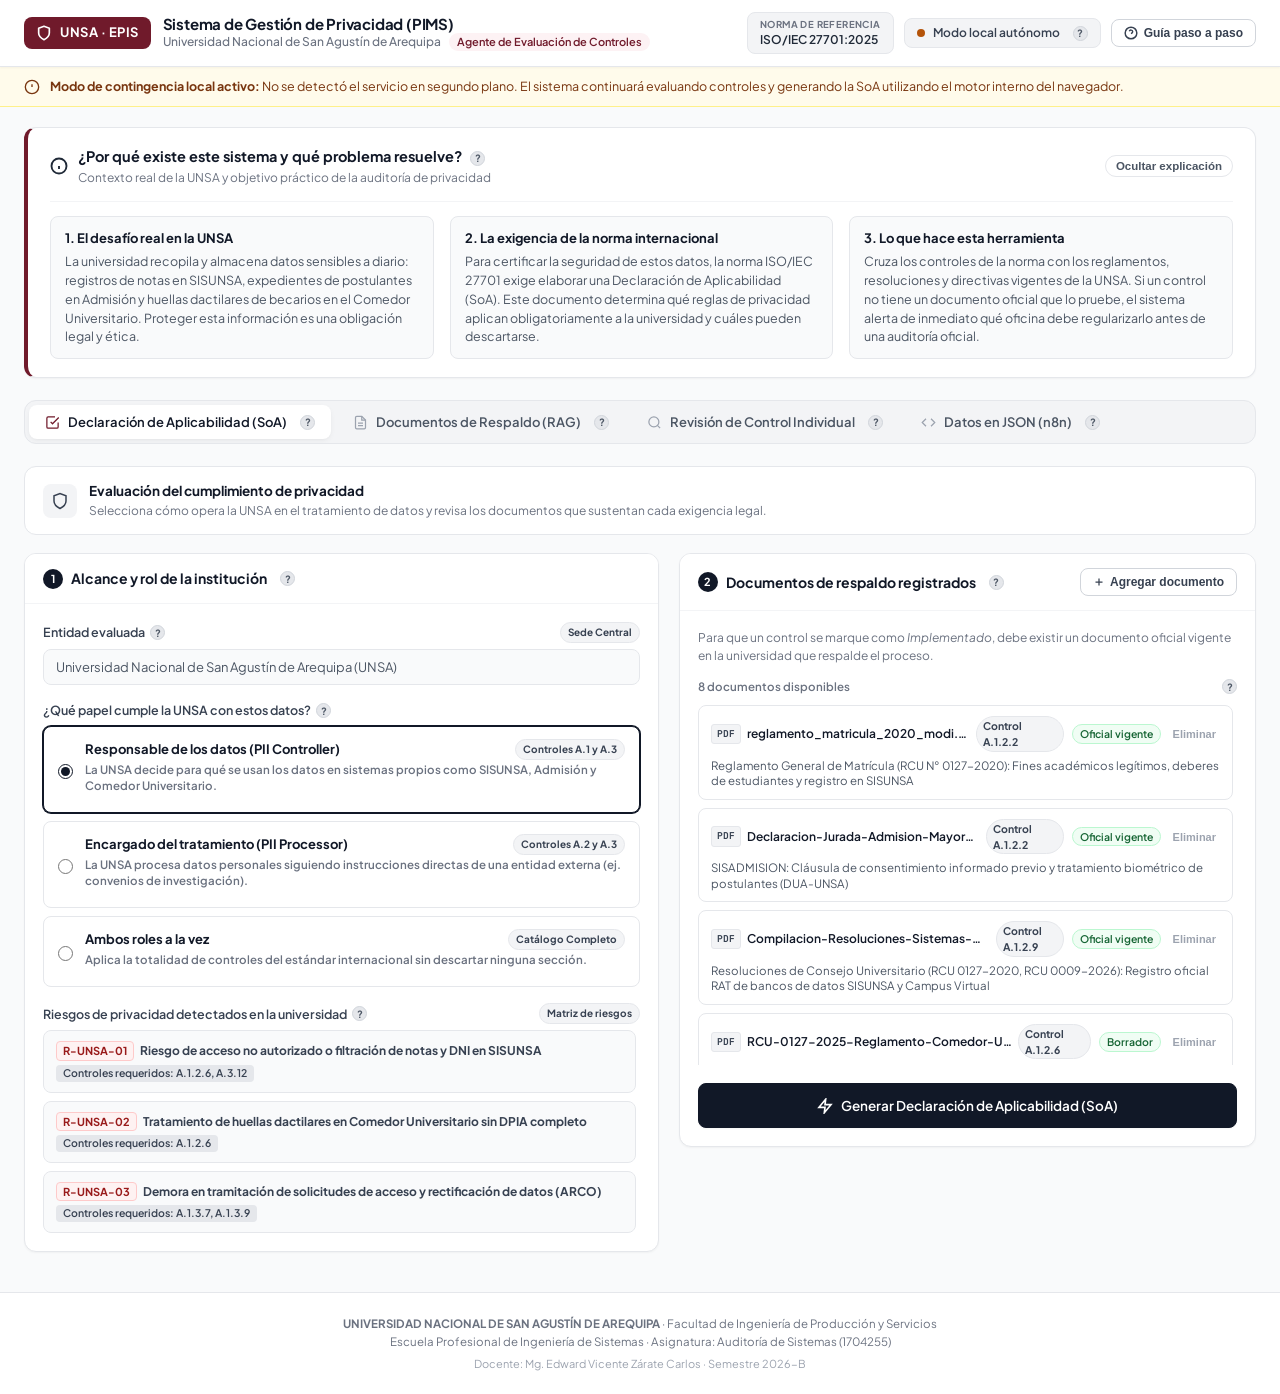
==== tif-pims-controles/static/index.html @ 309de7af "feat(ui): lenguaje natural, sin emojis, botones neutros y mini tooltips de ayuda" ====
<!DOCTYPE html>
<html lang="es">
<head>
  <meta charset="UTF-8">
  <meta name="viewport" content="width=device-width, initial-scale=1.0">
  <title>Sistema de Gestión de Privacidad (PIMS) - UNSA | ISO/IEC 27701:2025</title>
  <link rel="stylesheet" href="style.css">
</head>
<body>

  <!-- Barra Superior Institucional -->
  <header class="header-gob">
    <div class="header-container">
      <div class="header-brand">
        <div class="brand-badge">
          <svg viewBox="0 0 24 24" fill="none" stroke="currentColor" stroke-width="2.5" stroke-linecap="round" stroke-linejoin="round">
            <path d="M12 22s8-4 8-10V5l-8-3-8 3v7c0 6 8 10 8 10z"/>
          </svg>
          <span>UNSA · EPIS</span>
        </div>
        <div class="titulos-gob">
          <h1>Sistema de Gestión de Privacidad (PIMS)</h1>
          <h2>
            Universidad Nacional de San Agustín de Arequipa
            <span class="system-component-title">Agente de Evaluación de Controles</span>
          </h2>
        </div>
      </div>

      <div class="header-meta">
        <div class="meta-pill-box">
          <span class="meta-sub">Norma de referencia</span>
          <span class="meta-main">ISO/IEC 27701:2025</span>
        </div>

        <div class="connection-status" id="connection-status" title="Estado de la conexión con el servidor">
          <span class="status-dot online" id="status-dot"></span>
          <span id="status-text">Servidor conectado (:5000)</span>
          <span class="info-help" data-tooltip="Indica si el motor de auditoría en Python está en línea. Si se desconecta, el sistema funciona de modo autónomo en el navegador.">?</span>
        </div>

        <button class="btn-help-trigger" id="btn-abrir-guia" type="button">
          <svg width="14" height="14" viewBox="0 0 24 24" fill="none" stroke="currentColor" stroke-width="2.5">
            <circle cx="12" cy="12" r="10"></circle>
            <path d="M9.09 9a3 3 0 0 1 5.83 1c0 2-3 3-3 3"></path>
            <line x1="12" y1="17" x2="12.01" y2="17"></line>
          </svg>
          <span>Guía paso a paso</span>
        </button>
      </div>
    </div>
  </header>

  <!-- Banner de Notificación si el backend se apaga -->
  <div id="server-alert" class="server-notice" style="display: none;">
    <div class="notice-container">
      <svg width="16" height="16" viewBox="0 0 24 24" fill="none" stroke="currentColor" stroke-width="2">
        <circle cx="12" cy="12" r="10"></circle>
        <line x1="12" y1="8" x2="12" y2="12"></line>
        <line x1="12" y1="16" x2="12.01" y2="16"></line>
      </svg>
      <div>
        <strong>Modo de contingencia local activo:</strong> No se detectó el servicio en segundo plano. 
        El sistema continuará evaluando controles y generando la SoA utilizando el motor interno del navegador.
      </div>
    </div>
  </div>

  <main class="main-wrapper">

    <!-- Apartado de Contexto Didáctico: ¿Por qué existe y qué hace esta herramienta? -->
    <section class="context-highlight-box" id="seccion-contexto">
      <div class="context-header" id="toggle-contexto">
        <div class="context-header-left">
          <svg width="18" height="18" viewBox="0 0 24 24" fill="none" stroke="currentColor" stroke-width="2.5">
            <circle cx="12" cy="12" r="10"></circle>
            <line x1="12" y1="16" x2="12" y2="12"></line>
            <line x1="12" y1="8" x2="12.01" y2="8"></line>
          </svg>
          <div>
            <div class="context-title">
              ¿Por qué existe este sistema y qué problema resuelve?
              <span class="info-help" data-tooltip="Haz clic en el botón de la derecha para desplegar u ocultar este resumen explicativo.">?</span>
            </div>
            <div class="context-subtitle">Contexto real de la UNSA y objetivo práctico de la auditoría de privacidad</div>
          </div>
        </div>
        <button class="btn-toggle-context" id="btn-toggle-contexto" type="button">Ocultar explicación</button>
      </div>

      <div class="context-body" id="context-body-content">
        <div class="context-card-item">
          <strong>1. El desafío real en la UNSA</strong>
          <p>La universidad recopila y almacena datos sensibles a diario: registros de notas en SISUNSA, expedientes de postulantes en Admisión y huellas dactilares de becarios en el Comedor Universitario. Proteger esta información es una obligación legal y ética.</p>
        </div>

        <div class="context-card-item">
          <strong>2. La exigencia de la norma internacional</strong>
          <p>Para certificar la seguridad de estos datos, la norma ISO/IEC 27701 exige elaborar una Declaración de Aplicabilidad (SoA). Este documento determina qué reglas de privacidad aplican obligatoriamente a la universidad y cuáles pueden descartarse.</p>
        </div>

        <div class="context-card-item">
          <strong>3. Lo que hace esta herramienta</strong>
          <p>Cruza los controles de la norma con los reglamentos, resoluciones y directivas vigentes de la UNSA. Si un control no tiene un documento oficial que lo pruebe, el sistema alerta de inmediato qué oficina debe regularizarlo antes de una auditoría oficial.</p>
        </div>
      </div>
    </section>

    <!-- Pestañas de Navegación Segmentadas -->
    <nav class="nav-tabs" role="tablist">
      <button class="nav-tab-item active" data-tab="tab-evaluacion" type="button">
        <svg viewBox="0 0 24 24" fill="none" stroke="currentColor" stroke-width="2">
          <path d="M9 11l3 3L22 4"></path>
          <path d="M21 12v7a2 2 0 0 1-2 2H5a2 2 0 0 1-2-2V5a2 2 0 0 1 2-2h11"></path>
        </svg>
        Declaración de Aplicabilidad (SoA)
        <span class="info-help" data-tooltip="Herramienta principal: evalúa qué controles aplican a la universidad y genera el informe completo.">?</span>
      </button>

      <button class="nav-tab-item" data-tab="tab-evidencias" type="button">
        <svg viewBox="0 0 24 24" fill="none" stroke="currentColor" stroke-width="2">
          <path d="M14 2H6a2 2 0 0 0-2 2v16a2 2 0 0 0 2 2h12a2 2 0 0 0 2-2V8z"></path>
          <polyline points="14 2 14 8 20 8"></polyline>
          <line x1="16" y1="13" x2="8" y2="13"></line>
          <line x1="16" y1="17" x2="8" y2="17"></line>
        </svg>
        Documentos de Respaldo (RAG)
        <span class="info-help" data-tooltip="Muestra los reglamentos y directivas de la UNSA indexados en la base de conocimiento semántica.">?</span>
      </button>

      <button class="nav-tab-item" data-tab="tab-verificacion" type="button">
        <svg viewBox="0 0 24 24" fill="none" stroke="currentColor" stroke-width="2">
          <circle cx="11" cy="11" r="8"></circle>
          <line x1="21" y1="21" x2="16.65" y2="16.65"></line>
        </svg>
        Revisión de Control Individual
        <span class="info-help" data-tooltip="Permite consultar una sola regla de privacidad para ver si está cumplida y qué recomendación da el sistema.">?</span>
      </button>

      <button class="nav-tab-item" data-tab="tab-contrato" type="button">
        <svg viewBox="0 0 24 24" fill="none" stroke="currentColor" stroke-width="2">
          <polyline points="16 18 22 12 16 6"></polyline>
          <polyline points="8 6 2 12 8 18"></polyline>
        </svg>
        Datos en JSON (n8n)
        <span class="info-help" data-tooltip="Formato estructurado para enviar la auditoría a flujos automáticos sin ingresar datos a mano.">?</span>
      </button>
    </nav>

    <!-- PESTAÑA 1: EVALUACIÓN PRINCIPAL / GENERACIÓN DE LA SoA -->
    <section id="tab-evaluacion" class="tab-pane active">
      <div class="tab-intro-card">
        <div class="tab-intro-info">
          <div class="tab-intro-icon">
            <svg width="18" height="18" viewBox="0 0 24 24" fill="none" stroke="currentColor" stroke-width="2">
              <path d="M12 22s8-4 8-10V5l-8-3-8 3v7c0 6 8 10 8 10z"/>
            </svg>
          </div>
          <div class="tab-intro-text">
            <h3>Evaluación del cumplimiento de privacidad</h3>
            <p>Selecciona cómo opera la UNSA en el tratamiento de datos y revisa los documentos que sustentan cada exigencia legal.</p>
          </div>
        </div>
      </div>

      <div class="layout-grid">
        <!-- Columna 1: Alcance y Roles -->
        <div class="panel">
          <div class="panel-header">
            <h3>
              <span class="panel-header-step">1</span>
              Alcance y rol de la institución
              <span class="info-help" data-tooltip="Define si la UNSA decide el uso de los datos o si solo los procesa por encargo de otra entidad.">?</span>
            </h3>
          </div>
          <div class="panel-body">
            <div class="field-group">
              <div class="field-label-row">
                <label for="input-org">
                  Entidad evaluada
                  <span class="info-help" data-tooltip="Institución pública universitaria sujeta al alcance de la auditoría.">?</span>
                </label>
                <span class="sub-pill">Sede Central</span>
              </div>
              <input type="text" id="input-org" value="Universidad Nacional de San Agustín de Arequipa (UNSA)" class="form-control" readonly>
            </div>

            <div class="field-group">
              <div class="field-label-row">
                <label>
                  ¿Qué papel cumple la UNSA con estos datos?
                  <span class="info-help" data-tooltip="La norma clasifica a las organizaciones en Responsables (deciden el propósito de los datos) o Encargadas (siguen instrucciones de un tercero). Esto determina qué controles aplican.">?</span>
                </label>
              </div>

              <!-- Selector de Roles -->
              <div class="role-options">
                <label class="role-opt selected" id="opt-responsable">
                  <input type="radio" name="rol-eval" value="responsable" checked>
                  <div class="opt-desc">
                    <div class="opt-desc-header">
                      <strong>Responsable de los datos (PII Controller)</strong>
                      <span class="sub-pill">Controles A.1 y A.3</span>
                    </div>
                    <p>La UNSA decide para qué se usan los datos en sistemas propios como SISUNSA, Admisión y Comedor Universitario.</p>
                  </div>
                </label>

                <label class="role-opt" id="opt-encargado">
                  <input type="radio" name="rol-eval" value="encargado">
                  <div class="opt-desc">
                    <div class="opt-desc-header">
                      <strong>Encargado del tratamiento (PII Processor)</strong>
                      <span class="sub-pill">Controles A.2 y A.3</span>
                    </div>
                    <p>La UNSA procesa datos personales siguiendo instrucciones directas de una entidad externa (ej. convenios de investigación).</p>
                  </div>
                </label>

                <label class="role-opt" id="opt-ambos">
                  <input type="radio" name="rol-eval" value="ambos">
                  <div class="opt-desc">
                    <div class="opt-desc-header">
                      <strong>Ambos roles a la vez</strong>
                      <span class="sub-pill">Catálogo Completo</span>
                    </div>
                    <p>Aplica la totalidad de controles del estándar internacional sin descartar ninguna sección.</p>
                  </div>
                </label>
              </div>
            </div>

            <div class="field-group" style="margin-top: 16px;">
              <div class="field-label-row">
                <label>
                  Riesgos de privacidad detectados en la universidad
                  <span class="info-help" data-tooltip="Situaciones identificadas que podrían vulnerar la privacidad de los usuarios si no se controlan debidamente.">?</span>
                </label>
                <span class="sub-pill">Matriz de riesgos</span>
              </div>
              <div id="contenedor-riesgos-resumen" class="risk-summary-box">
                <!-- Se llena dinámicamente -->
              </div>
            </div>
          </div>
        </div>

        <!-- Columna 2: Evidencias y Ejecución -->
        <div class="panel">
          <div class="panel-header header-with-action">
            <h3>
              <span class="panel-header-step">2</span>
              Documentos de respaldo registrados
              <span class="info-help" data-tooltip="Ningún control se aprueba en el aire: cada punto requiere un reglamento o resolución oficial que acredite su cumplimiento.">?</span>
            </h3>
            <button class="btn-sm" id="btn-abrir-modal-evidencia" type="button">
              <svg width="12" height="12" viewBox="0 0 24 24" fill="none" stroke="currentColor" stroke-width="2.5">
                <line x1="12" y1="5" x2="12" y2="19"></line>
                <line x1="5" y1="12" x2="19" y2="12"></line>
              </svg>
              <span>Agregar documento</span>
            </button>
          </div>
          <div class="panel-body">
            <p class="section-help">
              Para que un control se marque como <em>Implementado</em>, debe existir un documento oficial vigente en la universidad que respalde el proceso.
            </p>

            <div class="artifacts-header-bar">
              <span class="artifacts-count-badge" id="lbl-total-evidencias">Archivos disponibles</span>
              <span class="info-help" data-tooltip="Cantidad de archivos probatorios cargados actualmente para esta evaluación.">?</span>
            </div>

            <!-- Lista de Evidencias -->
            <div id="contenedor-artefactos" class="artifacts-stack">
              <!-- Renderizado dinámico -->
            </div>

            <!-- Formulario Desplegable para Agregar Evidencia -->
            <div id="form-registro-rapido" class="box-subform" style="display: none;">
              <h4>Registrar nuevo documento de respaldo</h4>
              <div class="form-row">
                <div class="form-col">
                  <label>
                    Control que respalda:
                    <span class="info-help" data-tooltip="Selecciona a qué exigencia de la norma le sirve de sustento este documento.">?</span>
                  </label>
                  <select id="sel-nuevo-control" class="form-control"></select>
                </div>
                <div class="form-col">
                  <label>
                    Grado de validez:
                    <span class="info-help" data-tooltip="Usa 'Oficial vigente' si ya está aprobado por resolución, o 'Borrador' si aún está en trámite.">?</span>
                  </label>
                  <select id="sel-nuevo-estado" class="form-control">
                    <option value="implementado">Oficial vigente (Aprobado)</option>
                    <option value="parcial">Borrador o avance (En trámite)</option>
                  </select>
                </div>
              </div>
              <div class="field-group">
                <label>Nombre del archivo o resolución:</label>
                <input type="text" id="txt-nuevo-archivo" placeholder="ej. Resolucion-Rectoral-0127-2025-UNSA.pdf" class="form-control">
              </div>
              <div class="field-group">
                <label>¿Qué acredita o de qué trata este documento?:</label>
                <input type="text" id="txt-nueva-desc" placeholder="ej. Reglamento que aprueba el uso de huellas digitales en el comedor y fija deberes" class="form-control">
              </div>
              <div class="form-buttons">
                <button class="btn-primary-sm" id="btn-guardar-documento" type="button">Guardar documento</button>
                <button class="btn-secondary-sm" id="btn-cancelar-documento" type="button">Cancelar</button>
              </div>
            </div>

            <!-- Botón de Ejecución Principal -->
            <div class="execute-action-area">
              <button class="btn-primary-block" id="btn-generar-soa" type="button">
                <svg width="16" height="16" viewBox="0 0 24 24" fill="none" stroke="currentColor" stroke-width="2.5">
                  <polygon points="13 2 3 14 12 14 11 22 21 10 12 10 13 2"></polygon>
                </svg>
                Generar Declaración de Aplicabilidad (SoA)
              </button>
            </div>
          </div>
        </div>
      </div>
    </section>

    <!-- PESTAÑA 2: DOCUMENTOS DE RESPALDO (RAG) -->
    <section id="tab-evidencias" class="tab-pane">
      <div class="tab-intro-card">
        <div class="tab-intro-info">
          <div class="tab-intro-icon">
            <svg width="18" height="18" viewBox="0 0 24 24" fill="none" stroke="currentColor" stroke-width="2">
              <path d="M14 2H6a2 2 0 0 0-2 2v16a2 2 0 0 0 2 2h12a2 2 0 0 0 2-2V8z"></path>
              <polyline points="14 2 14 8 20 8"></polyline>
            </svg>
          </div>
          <div class="tab-intro-text">
            <h3>Base de reglamentos y directivas institucionales</h3>
            <p>Documentos oficiales de la UNSA analizados por el sistema mediante búsqueda de contenido para fundamentar cada control.</p>
          </div>
        </div>
      </div>

      <div class="panel">
        <div class="panel-body">
          <div class="doc-inventory-list">
            <div class="doc-item-row">
              <div class="doc-col-main">
                <h4>Directiva de Privacidad y Protección de Datos Personales (UNSA)</h4>
                <p>Establece lineamientos para el tratamiento lícito de datos en SISUNSA, Comedor Universitario, Admisión y Campus Virtual.</p>
                <span class="doc-meta">Archivo: knowledge/politicas/politica_privacidad_unsa.md</span>
              </div>
              <div class="doc-col-status">
                <span class="badge-status vigente">Indexado en la base</span>
              </div>
            </div>

            <div class="doc-item-row">
              <div class="doc-col-main">
                <h4>Norma Técnica Internacional ISO/IEC 27701:2025</h4>
                <p>Estándar internacional de gestión de información de privacidad, cláusulas generales y catálogo de controles del Anexo A.</p>
                <span class="doc-meta">Archivo: knowledge/normativa/resumen_27701.md</span>
              </div>
              <div class="doc-col-status">
                <span class="badge-status vigente">Estándar oficial</span>
              </div>
            </div>

            <div class="doc-item-row">
              <div class="doc-col-main">
                <h4>Normativa Institucional y Resoluciones de la UNSA</h4>
                <p>Compendio de resoluciones rectorales (RCU 0127-2020, RCU 0127-2025, TUPA) sobre registro de bancos de datos y derechos de los usuarios.</p>
                <span class="doc-meta">Archivo: knowledge/normativa/normativa_institucional_unsa.md</span>
              </div>
              <div class="doc-col-status">
                <span class="badge-status vigente">Resoluciones aprobadas</span>
              </div>
            </div>
          </div>
        </div>
      </div>
    </section>

    <!-- PESTAÑA 3: REVISIÓN DE UN CONTROL INDIVIDUAL -->
    <section id="tab-verificacion" class="tab-pane">
      <div class="tab-intro-card">
        <div class="tab-intro-info">
          <div class="tab-intro-icon">
            <svg width="18" height="18" viewBox="0 0 24 24" fill="none" stroke="currentColor" stroke-width="2">
              <circle cx="11" cy="11" r="8"></circle>
              <line x1="21" y1="21" x2="16.65" y2="16.65"></line>
            </svg>
          </div>
          <div class="tab-intro-text">
            <h3>Consultar un control específico</h3>
            <p>Elige una regla puntual de privacidad para saber si la universidad la cumple y qué acción corresponde tomar.</p>
          </div>
        </div>
      </div>

      <div class="panel">
        <div class="panel-body">
          <div class="field-group" style="max-width: 580px;">
            <label for="sel-control-individual">
              Elige el control que deseas auditar:
              <span class="info-help" data-tooltip="Selecciona uno de los 10 controles de privacidad para revisar su estado de cumplimiento aislado.">?</span>
            </label>
            <select id="sel-control-individual" class="form-control"></select>
          </div>

          <div class="form-buttons">
            <button class="btn-primary" id="btn-auditar-individual" type="button">
              <svg width="14" height="14" viewBox="0 0 24 24" fill="none" stroke="currentColor" stroke-width="2.5">
                <circle cx="11" cy="11" r="8"></circle>
                <line x1="21" y1="21" x2="16.65" y2="16.65"></line>
              </svg>
              Auditar control seleccionado
            </button>
          </div>
        </div>
      </div>
    </section>

    <!-- PESTAÑA 4: DATOS EN JSON (n8n) -->
    <section id="tab-contrato" class="tab-pane">
      <div class="tab-intro-card">
        <div class="tab-intro-info">
          <div class="tab-intro-icon">
            <svg width="18" height="18" viewBox="0 0 24 24" fill="none" stroke="currentColor" stroke-width="2">
              <polyline points="16 18 22 12 16 6"></polyline>
              <polyline points="8 6 2 12 8 18"></polyline>
            </svg>
          </div>
          <div class="tab-intro-text">
            <h3>Datos estructurados en JSON (Integración con n8n)</h3>
            <p>Estructura de datos que permite conectar este agente con herramientas de automatización de flujos de trabajo como n8n.</p>
          </div>
        </div>
      </div>

      <div class="panel">
        <div class="panel-body">
          <div class="field-group">
            <div class="field-label-row">
              <label for="sel-preset-json">
                Cargar un caso predeterminado de prueba:
                <span class="info-help" data-tooltip="Permite simular diferentes escenarios de auditoría con datos de ejemplo ya listos.">?</span>
              </label>
              <span class="sub-pill">4 Escenarios listos</span>
            </div>
            <select id="sel-preset-json" class="form-control" style="max-width: 480px;">
              <option value="unsa_responsable">Caso principal: UNSA como Responsable (SISUNSA, Admisión, Comedor)</option>
              <option value="unsa_encargado">Caso secundario: UNSA como Encargada de tratamiento de terceros</option>
              <option value="unsa_ambos">Caso completo: UNSA con ambos roles a la vez</option>
              <option value="unsa_sin_evidencias">Caso inicial: UNSA sin documentos de respaldo todavía</option>
            </select>
          </div>

          <textarea id="txt-json-payload" class="code-box" rows="14" spellcheck="false"></textarea>

          <div class="json-actions-bar">
            <button class="btn-primary" id="btn-enviar-json" type="button">
              <svg width="14" height="14" viewBox="0 0 24 24" fill="none" stroke="currentColor" stroke-width="2.5">
                <polygon points="5 3 19 12 5 21 5 3"></polygon>
              </svg>
              Procesar este JSON
            </button>
            <button class="btn-secondary" id="btn-copiar-json-input" type="button">
              <svg width="14" height="14" viewBox="0 0 24 24" fill="none" stroke="currentColor" stroke-width="2">
                <rect x="9" y="9" width="13" height="13" rx="2" ry="2"></rect>
                <path d="M5 15H4a2 2 0 0 1-2-2V4a2 2 0 0 1 2-2h9a2 2 0 0 1 2 2v1"></path>
              </svg>
              Copiar al portapapeles
            </button>
          </div>
        </div>
      </div>
    </section>

    <!-- DASHBOARD DE RESULTADOS: DECLARACIÓN DE APLICABILIDAD -->
    <section id="panel-resultados-soa" class="panel result-panel" style="display: none;">
      <div class="panel-header header-with-action">
        <div>
          <span class="badge-tag ok" id="lbl-estado-resp">EVALUACIÓN COMPLETADA</span>
          <h2 id="lbl-titulo-soa">Declaración de Aplicabilidad (SoA) - ISO/IEC 27701:2025</h2>
          <p id="lbl-subtitulo-soa" class="result-sub"></p>
        </div>
        <div class="header-action-group">
          <button class="btn-secondary" id="btn-descargar-json" type="button" title="Descargar este reporte en formato JSON">
            <svg width="14" height="14" viewBox="0 0 24 24" fill="none" stroke="currentColor" stroke-width="2">
              <path d="M21 15v4a2 2 0 0 1-2 2H5a2 2 0 0 1-2-2v-4"></path>
              <polyline points="7 10 12 15 17 10"></polyline>
              <line x1="12" y1="15" x2="12" y2="3"></line>
            </svg>
            Descargar JSON
          </button>
          <button class="btn-secondary" id="btn-imprimir-reporte" type="button" title="Imprimir o guardar como PDF">
            <svg width="14" height="14" viewBox="0 0 24 24" fill="none" stroke="currentColor" stroke-width="2">
              <polyline points="6 9 6 2 18 2 18 9"></polyline>
              <path d="M6 18H4a2 2 0 0 1-2-2v-5a2 2 0 0 1 2-2h16a2 2 0 0 1 2 2v5a2 2 0 0 1-2 2h-2"></path>
              <rect x="6" y="14" width="12" height="8"></rect>
            </svg>
            Imprimir / Guardar PDF
          </button>
        </div>
      </div>

      <div class="panel-body">
        <!-- Barra de Progreso de Madurez y Cumplimiento -->
        <div class="compliance-progress-box">
          <div class="compliance-progress-header">
            <span class="compliance-title">
              Nivel de cumplimiento frente a los controles que le aplican a la UNSA
              <span class="info-help" data-tooltip="Porcentaje de controles que ya cuentan con documentación probatoria oficial vigente frente al total que aplican a la universidad.">?</span>
            </span>
            <span class="compliance-percentage" id="lbl-compliance-pct">0% Cumplido</span>
          </div>
          <div class="compliance-bar-container">
            <div class="compliance-bar-seg seg-imp" id="bar-imp" style="width: 0%;" title="Implementados"></div>
            <div class="compliance-bar-seg seg-par" id="bar-par" style="width: 0%;" title="Parciales"></div>
            <div class="compliance-bar-seg seg-bre" id="bar-bre" style="width: 0%;" title="Brechas pendientes"></div>
          </div>
        </div>

        <!-- Métricas Resumidas -->
        <div class="metrics-row">
          <div class="metric-box">
            <span class="metric-val" id="num-evaluados">0</span>
            <span class="metric-title">
              Controles evaluados
              <span class="info-help" data-tooltip="Total de controles de privacidad analizados en el catálogo normativo.">?</span>
            </span>
          </div>
          <div class="metric-box">
            <span class="metric-val text-navy" id="num-aplican">0</span>
            <span class="metric-title">
              Aplican a la UNSA
              <span class="info-help" data-tooltip="Controles que la universidad está obligada a cumplir según el rol que desempeña.">?</span>
            </span>
          </div>
          <div class="metric-box">
            <span class="metric-val text-green" id="num-implementados">0</span>
            <span class="metric-title">
              Cumplidos (Con respaldo oficial)
              <span class="info-help" data-tooltip="Controles respaldados por resoluciones o reglamentos vigentes.">?</span>
            </span>
          </div>
          <div class="metric-box">
            <span class="metric-val text-amber" id="num-parciales">0</span>
            <span class="metric-title">
              En trámite (Parciales)
              <span class="info-help" data-tooltip="Controles con documentos preliminares que necesitan completarse.">?</span>
            </span>
          </div>
          <div class="metric-box">
            <span class="metric-val text-red" id="num-brechas">0</span>
            <span class="metric-title">
              Brechas por resolver
              <span class="info-help" data-tooltip="Controles que aplican obligatoriamente pero aún no tienen documento probatorio.">?</span>
            </span>
          </div>
        </div>

        <!-- Aviso de Gobernanza -->
        <div class="governance-notice">
          <div class="notice-col-icon">
            <svg width="20" height="20" viewBox="0 0 24 24" fill="none" stroke="currentColor" stroke-width="2">
              <path d="M12 22s8-4 8-10V5l-8-3-8 3v7c0 6 8 10 8 10z"/>
            </svg>
          </div>
          <div class="notice-col-text">
            <strong>Revisión humana obligatoria (Cláusulas 5.1 y 9.3 de ISO/IEC 27701):</strong>
            <p>
              Este informe es una propuesta técnica automatizada. Para tener valor vinculante en la gestión universitaria,
              debe ser revisado y rubricado por el Oficial de Protección de Datos (DPO) o el Director de OTIC de la UNSA.
            </p>
          </div>
        </div>

        <!-- Buscador y Filtros -->
        <div class="table-toolbar">
          <div class="table-search-box">
            <svg class="table-search-icon" viewBox="0 0 24 24" fill="none" stroke="currentColor" stroke-width="2">
              <circle cx="11" cy="11" r="8"></circle>
              <line x1="21" y1="21" x2="16.65" y2="16.65"></line>
            </svg>
            <input type="text" id="input-buscar-soa" class="table-search-input" placeholder="Buscar por código, nombre o área responsable...">
          </div>

          <div class="filter-pills">
            <button class="filter-pill active" data-filter="todos" type="button">
              Todos (<span id="txt-count-todos">0</span>)
            </button>
            <button class="filter-pill" data-filter="brechas" type="button">
              Brechas pendientes (<span id="txt-count-brechas">0</span>)
            </button>
            <button class="filter-pill" data-filter="implementados" type="button">
              Cumplidos (<span id="txt-count-imp">0</span>)
            </button>
            <button class="filter-pill" data-filter="excluidos" type="button">
              No aplican (<span id="txt-count-exc">0</span>)
            </button>
          </div>
        </div>

        <!-- Tabla de la Declaración de Aplicabilidad -->
        <div class="table-responsive">
          <table class="soa-official-table" id="tabla-soa-oficial">
            <thead>
              <tr>
                <th style="width: 85px;">
                  Código
                  <span class="info-help" data-tooltip="Identificador numérico del control según el Anexo A de la norma ISO/IEC 27701.">?</span>
                </th>
                <th style="width: 170px;">
                  Nombre del control
                  <span class="info-help" data-tooltip="Título descriptivo de la medida de seguridad o privacidad exigida.">?</span>
                </th>
                <th style="width: 65px; text-align: center;">
                  ¿Aplica?
                  <span class="info-help" data-tooltip="Indica si la universidad está obligada a cumplirlo según su rol.">?</span>
                </th>
                <th>
                  Justificación y riesgos
                  <span class="info-help" data-tooltip="Motivo técnico de por qué aplica o por qué se descarta, vinculándolo a los riesgos registrados.">?</span>
                </th>
                <th style="width: 130px;">
                  Estado
                  <span class="info-help" data-tooltip="Calificación actual: Cumplido, En proceso, Brecha o No aplica.">?</span>
                </th>
                <th style="width: 200px;">
                  Documento de sustento
                  <span class="info-help" data-tooltip="Archivo o resolución de la universidad que respalda el cumplimiento del control.">?</span>
                </th>
                <th style="width: 200px;">
                  Directiva institucional (RAG)
                  <span class="info-help" data-tooltip="Directiva o política interna que regula este control en la UNSA.">?</span>
                </th>
                <th style="width: 120px;">
                  Área a cargo
                  <span class="info-help" data-tooltip="Agente o unidad administrativa responsable de gestionar este control.">?</span>
                </th>
              </tr>
            </thead>
            <tbody id="tbody-soa">
              <!-- Filas renderizadas -->
            </tbody>
          </table>
        </div>

        <!-- Cuadro de Tareas Pendientes (Brechas) -->
        <div class="gap-analysis-box" id="cuadro-brechas">
          <div class="gap-header">
            <h4>Tareas pendientes para subsanar brechas</h4>
            <p>Controles que la universidad debe cumplir pero que aún carecen de documentación completa:</p>
          </div>
          <div id="contenedor-items-brechas" class="gap-grid">
            <!-- Brechas renderizadas -->
          </div>
        </div>
      </div>
    </section>
  </main>

  <!-- Modal de Guía Paso a Paso -->
  <div id="modal-guia" class="modal-overlay" style="display: none;">
    <div class="modal-card">
      <div class="modal-header">
        <h3>Guía paso a paso: ¿Cómo usar este sistema?</h3>
        <button class="btn-close-modal" id="btn-cerrar-guia" type="button">&times;</button>
      </div>
      <div class="modal-body">
        <div class="guide-step-item">
          <div class="guide-step-num">1</div>
          <div class="guide-step-content">
            <strong>Selecciona el rol que tiene la UNSA</strong>
            <p>Si la universidad decide qué hacer con los datos (ejemplo: inscripciones o matrícula), elige <em>Responsable</em>. Si los procesa por encargo de otra entidad, elige <em>Encargado</em>. Esto define qué controles son obligatorios.</p>
          </div>
        </div>

        <div class="guide-step-item">
          <div class="guide-step-num">2</div>
          <div class="guide-step-content">
            <strong>Verifica los documentos de respaldo</strong>
            <p>Revisa la lista de resoluciones rectorales y reglamentos. Si cuentas con un nuevo documento que sustente algún control, puedes agregarlo con el botón <em>Agregar documento</em>.</p>
          </div>
        </div>

        <div class="guide-step-item">
          <div class="guide-step-num">3</div>
          <div class="guide-step-content">
            <strong>Genera la Declaración de Aplicabilidad (SoA)</strong>
            <p>Haz clic en el botón principal para que el motor cruce las exigencias normativas con los documentos reales. Obtendrás el porcentaje de cumplimiento y la tabla formal.</p>
          </div>
        </div>

        <div class="guide-step-item">
          <div class="guide-step-num">4</div>
          <div class="guide-step-content">
            <strong>Revisa las brechas y asigna tareas</strong>
            <p>Al final del reporte verás qué controles faltan resolver y qué área especializada de la universidad debe encargarse de aportar la evidencia pendiente.</p>
          </div>
        </div>
      </div>
    </div>
  </div>

  <!-- Pie de Página Institucional -->
  <footer class="footer-gob">
    <div class="footer-container">
      <p><strong>UNIVERSIDAD NACIONAL DE SAN AGUSTÍN DE AREQUIPA</strong> · Facultad de Ingeniería de Producción y Servicios</p>
      <p>Escuela Profesional de Ingeniería de Sistemas · Asignatura: Auditoría de Sistemas (1704255)</p>
      <p class="footer-sub">Docente: Mg. Edward Vicente Zárate Carlos · Semestre 2026-B</p>
    </div>
  </footer>

  <script src="app.js"></script>
</body>
</html>
---- tif-pims-controles/static/style.css ----
/* ==========================================================================
   SISTEMA DE GESTIÓN DE PRIVACIDAD (PIMS) - ISO/IEC 27701:2025
   Universidad Nacional de San Agustín de Arequipa (UNSA)
   Diseño UX/UI: Didáctico, Explicativo, Minimalista y Profesional
   Paleta: Neutros Tecnológicos y Granate Institucional (Sin azul ni verde en botones)
   ========================================================================== */

@import url('https://fonts.googleapis.com/css2?family=Plus+Jakarta+Sans:wght@300;400;500;600;700;800&family=JetBrains+Mono:wght@400;500;600&display=swap');

:root {
  /* Identidad Institucional UNSA */
  --unsa-burgundy: #701a2b;
  --unsa-burgundy-dark: #50131e;
  --unsa-burgundy-light: #881337;
  --unsa-burgundy-subtle: #fdf2f4;
  
  /* Escala Neutral Profesional */
  --slate-950: #090d16;
  --slate-900: #111827;
  --slate-800: #1f2937;
  --slate-700: #374151;
  --slate-600: #4b5563;
  --slate-500: #6b7280;
  --slate-400: #9ca3af;
  --slate-300: #d1d5db;
  --slate-200: #e5e7eb;
  --slate-100: #f3f4f6;
  --slate-50:  #f9fafb;
  --surface-card: #ffffff;
  
  /* Botones Primarios y Acciones (Grafito / Carbón Neutro - Cero Azul, Cero Verde) */
  --btn-primary-bg: #111827;
  --btn-primary-hover: #1f2937;
  --btn-primary-text: #ffffff;
  
  --btn-secondary-bg: #ffffff;
  --btn-secondary-hover: #f9fafb;
  --btn-secondary-border: #d1d5db;
  --btn-secondary-text: #1f2937;

  /* Estados de Auditoría en Etiquetas (No botones) */
  --badge-ok-bg: #f0fdf4;
  --badge-ok-text: #166534;
  --badge-ok-border: #bbf7d0;

  --badge-par-bg: #fffbeb;
  --badge-par-text: #92400e;
  --badge-par-border: #fde68a;

  --badge-bre-bg: #fef2f2;
  --badge-bre-text: #991b1b;
  --badge-bre-border: #fecaca;
  
  /* Radios y Sombras */
  --radius-xs: 5px;
  --radius-sm: 8px;
  --radius-md: 12px;
  --radius-lg: 16px;
  --radius-pill: 9999px;
  
  --shadow-xs: 0 1px 2px 0 rgba(0, 0, 0, 0.04);
  --shadow-sm: 0 2px 6px -1px rgba(0, 0, 0, 0.06), 0 1px 3px -1px rgba(0, 0, 0, 0.04);
  --shadow-md: 0 6px 16px -2px rgba(0, 0, 0, 0.07), 0 2px 6px -1px rgba(0, 0, 0, 0.04);
  --shadow-lg: 0 12px 28px -4px rgba(0, 0, 0, 0.12), 0 4px 10px -2px rgba(0, 0, 0, 0.05);
  
  --transition-fast: 0.15s ease;
  --transition-normal: 0.25s ease;
}

/* Reset y base */
*, *::before, *::after {
  box-sizing: border-box;
  margin: 0;
  padding: 0;
}

body {
  font-family: 'Plus Jakarta Sans', -apple-system, BlinkMacSystemFont, 'Segoe UI', Roboto, sans-serif;
  background-color: var(--slate-50);
  color: var(--slate-800);
  line-height: 1.5;
  font-size: 13.5px;
  -webkit-font-smoothing: antialiased;
  min-height: 100vh;
  display: flex;
  flex-direction: column;
}

/* Scrollbar estilizado */
::-webkit-scrollbar {
  width: 7px;
  height: 7px;
}
::-webkit-scrollbar-track {
  background: var(--slate-100);
}
::-webkit-scrollbar-thumb {
  background: var(--slate-300);
  border-radius: 4px;
}
::-webkit-scrollbar-thumb:hover {
  background: var(--slate-400);
}

/* 1. Barra Superior */
.header-gob {
  background: var(--surface-card);
  border-bottom: 1px solid var(--slate-200);
  position: sticky;
  top: 0;
  z-index: 50;
  backdrop-filter: blur(8px);
  box-shadow: var(--shadow-xs);
}

.header-container {
  max-width: 1320px;
  margin: 0 auto;
  padding: 12px 24px;
  display: flex;
  justify-content: space-between;
  align-items: center;
  gap: 16px;
  flex-wrap: wrap;
}

.header-brand {
  display: flex;
  align-items: center;
  gap: 12px;
}

.brand-badge {
  display: flex;
  align-items: center;
  gap: 8px;
  padding: 6px 12px;
  background: var(--unsa-burgundy);
  color: #ffffff;
  border-radius: var(--radius-sm);
  font-weight: 700;
  font-size: 13px;
  letter-spacing: 0.5px;
}

.brand-badge svg {
  width: 16px;
  height: 16px;
}

.titulos-gob h1 {
  font-size: 15px;
  font-weight: 700;
  color: var(--slate-900);
  letter-spacing: -0.2px;
  line-height: 1.2;
}

.titulos-gob h2 {
  font-size: 12px;
  font-weight: 500;
  color: var(--slate-500);
  display: flex;
  align-items: center;
  gap: 8px;
}

.titulos-gob .system-component-title {
  font-size: 11px;
  font-weight: 600;
  color: var(--unsa-burgundy);
  background: var(--unsa-burgundy-subtle);
  padding: 1px 8px;
  border-radius: var(--radius-pill);
  display: inline-block;
}

.header-meta {
  display: flex;
  align-items: center;
  gap: 10px;
}

.meta-pill-box {
  display: flex;
  flex-direction: column;
  background: var(--slate-100);
  padding: 4px 12px;
  border-radius: var(--radius-sm);
  border: 1px solid var(--slate-200);
}

.meta-sub {
  font-size: 9.5px;
  font-weight: 700;
  color: var(--slate-500);
  text-transform: uppercase;
  letter-spacing: 0.4px;
}

.meta-main {
  font-size: 12px;
  font-weight: 600;
  color: var(--slate-800);
}

/* Indicador de Conexión */
.connection-status {
  display: flex;
  align-items: center;
  gap: 8px;
  font-size: 12px;
  font-weight: 600;
  color: var(--slate-700);
  padding: 5px 12px;
  background: var(--slate-100);
  border-radius: var(--radius-sm);
  border: 1px solid var(--slate-200);
}

.status-dot {
  width: 8px;
  height: 8px;
  border-radius: 50%;
  display: inline-block;
}

.status-dot.online {
  background-color: #15803d;
}

.status-dot.offline {
  background-color: #b45309;
}

/* Botón de Guía Superior (Gris Carbón / Neutro) */
.btn-help-trigger {
  display: inline-flex;
  align-items: center;
  gap: 6px;
  background: #ffffff;
  border: 1px solid var(--slate-300);
  padding: 6px 12px;
  border-radius: var(--radius-sm);
  font-size: 12px;
  font-weight: 600;
  color: var(--slate-700);
  cursor: pointer;
  transition: var(--transition-fast);
}

.btn-help-trigger:hover {
  background: var(--slate-100);
  color: var(--slate-900);
  border-color: var(--slate-400);
}

/* Banner de Notificación del Servidor */
.server-notice {
  background: #fffbeb;
  border-bottom: 1px solid #fef08a;
  padding: 10px 24px;
}

.notice-container {
  max-width: 1320px;
  margin: 0 auto;
  font-size: 12.5px;
  color: #78350f;
  display: flex;
  align-items: center;
  gap: 10px;
}

.notice-container code {
  background: #fef9c3;
  padding: 2px 6px;
  border-radius: 4px;
  font-family: 'JetBrains Mono', monospace;
  font-size: 11.5px;
  border: 1px solid #fde047;
}

/* 2. Contenedor Principal */
.main-wrapper {
  max-width: 1320px;
  width: 100%;
  margin: 20px auto 40px auto;
  padding: 0 24px;
  flex: 1;
}

/* 3. Apartado de Contexto Didáctico */
.context-highlight-box {
  background: #ffffff;
  border: 1px solid var(--slate-200);
  border-left: 4px solid var(--unsa-burgundy);
  border-radius: var(--radius-md);
  padding: 18px 22px;
  margin-bottom: 22px;
  box-shadow: var(--shadow-xs);
  transition: var(--transition-fast);
}

.context-header {
  display: flex;
  justify-content: space-between;
  align-items: center;
  cursor: pointer;
  user-select: none;
}

.context-header-left {
  display: flex;
  align-items: center;
  gap: 10px;
}

.context-title {
  font-size: 14.5px;
  font-weight: 700;
  color: var(--slate-900);
}

.context-subtitle {
  font-size: 12px;
  color: var(--slate-500);
  margin-top: 1px;
}

.btn-toggle-context {
  background: transparent;
  border: 1px solid var(--slate-200);
  color: var(--slate-600);
  font-size: 11.5px;
  font-weight: 600;
  padding: 4px 10px;
  border-radius: var(--radius-pill);
  cursor: pointer;
  transition: var(--transition-fast);
}

.btn-toggle-context:hover {
  background: var(--slate-100);
  color: var(--slate-900);
}

.context-body {
  margin-top: 14px;
  padding-top: 14px;
  border-top: 1px solid var(--slate-100);
  display: grid;
  grid-template-columns: repeat(auto-fit, minmax(280px, 1fr));
  gap: 16px;
  font-size: 12.5px;
  line-height: 1.5;
  color: var(--slate-600);
}

.context-card-item {
  background: var(--slate-50);
  border: 1px solid var(--slate-200);
  border-radius: var(--radius-sm);
  padding: 12px 14px;
}

.context-card-item strong {
  color: var(--slate-900);
  font-size: 13px;
  display: block;
  margin-bottom: 4px;
}

/* 4. Mini Símbolo de Interrogación Universal (?) */
.info-help {
  display: inline-flex;
  align-items: center;
  justify-content: center;
  width: 15px;
  height: 15px;
  border-radius: 50%;
  background: var(--slate-200);
  color: var(--slate-600);
  font-size: 10px;
  font-weight: 700;
  line-height: 1;
  cursor: help;
  position: relative;
  vertical-align: middle;
  margin-left: 5px;
  transition: all var(--transition-fast);
  border: 1px solid var(--slate-300);
  text-decoration: none;
}

.info-help:hover, .info-help:focus {
  background: var(--slate-900);
  color: #ffffff;
  border-color: var(--slate-900);
}

/* Tooltip emergente al pasar el mouse por el (?) */
.info-help::after {
  content: attr(data-tooltip);
  position: absolute;
  bottom: calc(100% + 8px);
  left: 50%;
  transform: translateX(-50%) translateY(4px);
  background: #111827;
  color: #f9fafb;
  padding: 8px 12px;
  border-radius: 6px;
  font-size: 11.5px;
  font-weight: 400;
  line-height: 1.45;
  width: max-content;
  max-width: 250px;
  white-space: normal;
  text-align: left;
  box-shadow: 0 8px 20px -4px rgba(0, 0, 0, 0.25);
  pointer-events: none;
  opacity: 0;
  visibility: hidden;
  transition: opacity 0.2s ease, transform 0.2s ease;
  z-index: 1000;
}

.info-help::before {
  content: "";
  position: absolute;
  bottom: calc(100% + 2px);
  left: 50%;
  transform: translateX(-50%);
  border: 4px solid transparent;
  border-top-color: #111827;
  pointer-events: none;
  opacity: 0;
  visibility: hidden;
  transition: opacity 0.2s ease;
  z-index: 1000;
}

.info-help:hover::after, .info-help:focus::after {
  opacity: 1;
  visibility: visible;
  transform: translateX(-50%) translateY(0);
}

.info-help:hover::before, .info-help:focus::before {
  opacity: 1;
  visibility: visible;
}

/* 5. Pestañas de Navegación Segmentadas */
.nav-tabs {
  display: flex;
  gap: 6px;
  background: var(--slate-100);
  padding: 4px;
  border-radius: var(--radius-md);
  margin-bottom: 22px;
  border: 1px solid var(--slate-200);
  overflow-x: auto;
}

.nav-tab-item {
  display: inline-flex;
  align-items: center;
  gap: 8px;
  padding: 9px 16px;
  border: none;
  background: transparent;
  color: var(--slate-600);
  font-family: inherit;
  font-size: 13px;
  font-weight: 600;
  border-radius: var(--radius-sm);
  cursor: pointer;
  transition: var(--transition-fast);
  white-space: nowrap;
}

.nav-tab-item svg {
  width: 15px;
  height: 15px;
  color: var(--slate-400);
}

.nav-tab-item:hover {
  color: var(--slate-900);
  background: rgba(255, 255, 255, 0.7);
}

.nav-tab-item.active {
  background: #ffffff;
  color: var(--slate-900);
  box-shadow: var(--shadow-sm);
}

.nav-tab-item.active svg {
  color: var(--unsa-burgundy);
}

/* Paneles de Pestañas */
.tab-pane {
  display: none;
  animation: fadeIn 0.2s ease-out;
}

.tab-pane.active {
  display: block;
}

@keyframes fadeIn {
  from { opacity: 0; transform: translateY(3px); }
  to { opacity: 1; transform: translateY(0); }
}

/* Encabezado contextual de cada pestaña */
.tab-intro-card {
  display: flex;
  align-items: center;
  justify-content: space-between;
  background: #ffffff;
  border: 1px solid var(--slate-200);
  border-radius: var(--radius-md);
  padding: 14px 18px;
  margin-bottom: 18px;
}

.tab-intro-info {
  display: flex;
  align-items: center;
  gap: 12px;
}

.tab-intro-icon {
  width: 34px;
  height: 34px;
  background: var(--slate-100);
  color: var(--slate-700);
  border-radius: var(--radius-sm);
  display: flex;
  align-items: center;
  justify-content: center;
  flex-shrink: 0;
}

.tab-intro-text h3 {
  font-size: 13.5px;
  font-weight: 700;
  color: var(--slate-900);
}

.tab-intro-text p {
  font-size: 12px;
  color: var(--slate-500);
  margin-top: 1px;
}

/* 6. Layout Grid de 2 Columnas */
.layout-grid {
  display: grid;
  grid-template-columns: 1.1fr 1fr;
  gap: 20px;
  align-items: start;
}

@media (max-width: 1024px) {
  .layout-grid {
    grid-template-columns: 1fr;
  }
}

/* Paneles y Tarjetas */
.panel {
  background: var(--surface-card);
  border: 1px solid var(--slate-200);
  border-radius: var(--radius-md);
  box-shadow: var(--shadow-xs);
  overflow: hidden;
}

.panel-header {
  padding: 14px 18px;
  border-bottom: 1px solid var(--slate-100);
  display: flex;
  align-items: center;
  justify-content: space-between;
  gap: 12px;
  background: #ffffff;
}

.panel-header h3 {
  font-size: 14px;
  font-weight: 700;
  color: var(--slate-900);
  display: flex;
  align-items: center;
  gap: 8px;
}

.panel-header-step {
  width: 20px;
  height: 20px;
  border-radius: 50%;
  background: var(--slate-900);
  color: #ffffff;
  font-size: 11px;
  font-weight: 700;
  display: inline-flex;
  align-items: center;
  justify-content: center;
}

.panel-body {
  padding: 18px;
}

/* Campos de Formulario */
.field-group {
  margin-bottom: 16px;
}

.field-group:last-child {
  margin-bottom: 0;
}

.field-label-row {
  display: flex;
  justify-content: space-between;
  align-items: center;
  margin-bottom: 6px;
}

.field-group label {
  font-size: 12.5px;
  font-weight: 600;
  color: var(--slate-700);
  display: inline-flex;
  align-items: center;
}

.form-control {
  width: 100%;
  padding: 9px 12px;
  border: 1px solid var(--slate-300);
  border-radius: var(--radius-sm);
  font-family: inherit;
  font-size: 13px;
  color: var(--slate-800);
  background-color: #ffffff;
  transition: var(--transition-fast);
  outline: none;
}

.form-control:focus {
  border-color: var(--slate-900);
  box-shadow: 0 0 0 2px rgba(17, 24, 39, 0.1);
}

.form-control[readonly] {
  background-color: var(--slate-50);
  color: var(--slate-600);
  border-color: var(--slate-200);
  cursor: default;
}

/* Selector de Roles: Tarjetas Seleccionables */
.role-options {
  display: flex;
  flex-direction: column;
  gap: 8px;
}

.role-opt {
  display: flex;
  align-items: flex-start;
  gap: 12px;
  padding: 12px 14px;
  border: 1.5px solid var(--slate-200);
  border-radius: var(--radius-sm);
  background: #ffffff;
  cursor: pointer;
  transition: var(--transition-fast);
}

.role-opt:hover {
  border-color: var(--slate-300);
  background: var(--slate-50);
}

.role-opt input[type="radio"] {
  margin-top: 3px;
  accent-color: var(--slate-900);
  width: 15px;
  height: 15px;
  cursor: pointer;
}

.role-opt.selected {
  border-color: var(--slate-900);
  background: #ffffff;
  box-shadow: 0 0 0 1px var(--slate-900);
}

.opt-desc {
  flex: 1;
}

.opt-desc-header {
  display: flex;
  align-items: center;
  justify-content: space-between;
  gap: 8px;
  margin-bottom: 2px;
}

.opt-desc strong {
  font-size: 13px;
  font-weight: 700;
  color: var(--slate-900);
}

.opt-desc p {
  font-size: 11.5px;
  color: var(--slate-500);
  line-height: 1.4;
  margin-bottom: 6px;
}

.sub-pill {
  display: inline-block;
  font-size: 10px;
  font-weight: 700;
  padding: 2px 7px;
  border-radius: var(--radius-pill);
  background: var(--slate-100);
  color: var(--slate-700);
  border: 1px solid var(--slate-200);
}

/* Riesgos Vinculados */
.risk-summary-box {
  display: flex;
  flex-direction: column;
  gap: 8px;
  max-height: 220px;
  overflow-y: auto;
  padding-right: 4px;
}

.risk-summary-item {
  background: var(--slate-50);
  border: 1px solid var(--slate-200);
  border-radius: var(--radius-sm);
  padding: 10px 12px;
  font-size: 12px;
  color: var(--slate-700);
  line-height: 1.4;
}

.risk-id-tag {
  display: inline-block;
  font-weight: 700;
  color: #991b1b;
  background: #fef2f2;
  border: 1px solid #fecaca;
  padding: 1px 6px;
  border-radius: 4px;
  font-size: 11px;
  margin-right: 4px;
}

.agent-tag {
  display: inline-block;
  font-size: 10.5px;
  font-weight: 600;
  color: var(--slate-700);
  background: var(--slate-200);
  padding: 1px 7px;
  border-radius: 4px;
  margin-top: 4px;
}

/* Documentos de Respaldo (Evidencias) */
.section-help {
  font-size: 12px;
  color: var(--slate-500);
  line-height: 1.45;
  margin-bottom: 14px;
}

.artifacts-header-bar {
  display: flex;
  align-items: center;
  justify-content: space-between;
  margin-bottom: 10px;
}

.artifacts-count-badge {
  font-size: 11.5px;
  font-weight: 600;
  color: var(--slate-500);
}

.artifacts-stack {
  display: flex;
  flex-direction: column;
  gap: 8px;
  max-height: 360px;
  overflow-y: auto;
  padding-right: 4px;
}

.artifact-card {
  background: #ffffff;
  border: 1px solid var(--slate-200);
  border-radius: var(--radius-sm);
  padding: 10px 12px;
  display: flex;
  flex-direction: column;
  gap: 6px;
  transition: var(--transition-fast);
}

.artifact-card:hover {
  border-color: var(--slate-300);
  box-shadow: var(--shadow-xs);
}

.artifact-header-row {
  display: flex;
  align-items: center;
  justify-content: space-between;
  gap: 8px;
  flex-wrap: wrap;
}

.artifact-title-group {
  display: flex;
  align-items: center;
  gap: 6px;
  flex: 1;
  min-width: 0;
}

.file-ext-tag {
  font-size: 9.5px;
  font-weight: 700;
  padding: 2px 5px;
  border-radius: 3px;
  background: var(--slate-100);
  color: var(--slate-700);
  border: 1px solid var(--slate-200);
  font-family: 'JetBrains Mono', monospace;
}

.artifact-filename {
  font-size: 12px;
  font-weight: 600;
  color: var(--slate-900);
  white-space: nowrap;
  overflow: hidden;
  text-overflow: ellipsis;
}

.artifact-control-badge {
  font-size: 10.5px;
  font-weight: 700;
  background: var(--slate-100);
  color: var(--slate-700);
  padding: 1px 6px;
  border-radius: var(--radius-pill);
  border: 1px solid var(--slate-200);
}

.artifact-actions-group {
  display: flex;
  align-items: center;
  gap: 8px;
}

.artifact-status-pill {
  font-size: 10.5px;
  font-weight: 600;
  color: #166534;
  background: #f0fdf4;
  border: 1px solid #bbf7d0;
  padding: 1px 7px;
  border-radius: var(--radius-pill);
}

.btn-del-artifact {
  background: transparent;
  border: none;
  color: var(--slate-400);
  font-size: 11px;
  font-weight: 600;
  cursor: pointer;
  padding: 2px 4px;
  border-radius: 3px;
  transition: var(--transition-fast);
}

.btn-del-artifact:hover {
  color: #991b1b;
  background: #fef2f2;
}

.artifact-description-text {
  font-size: 11.5px;
  color: var(--slate-600);
  line-height: 1.35;
}

.empty-artifacts {
  text-align: center;
  padding: 28px 16px;
  color: var(--slate-400);
  font-size: 12.5px;
  border: 1.5px dashed var(--slate-200);
  border-radius: var(--radius-sm);
}

/* Formulario desplegable */
.box-subform {
  margin-top: 12px;
  padding: 14px;
  background: var(--slate-50);
  border: 1px solid var(--slate-200);
  border-radius: var(--radius-sm);
}

.box-subform h4 {
  font-size: 12.5px;
  font-weight: 700;
  color: var(--slate-900);
  margin-bottom: 10px;
}

.form-row {
  display: grid;
  grid-template-columns: 1fr 1fr;
  gap: 10px;
  margin-bottom: 10px;
}

.form-buttons {
  display: flex;
  gap: 8px;
  margin-top: 12px;
}

/* ==========================================================================
   7. BOTONES (ESTRICTAMENTE SIN AZUL NI VERDE)
   Paleta: Neutros Tecnológicos (Carbón / Grafito) y Blanco/Borde Sutil
   ========================================================================== */

.btn-primary, .btn-primary-block {
  display: inline-flex;
  align-items: center;
  justify-content: center;
  gap: 8px;
  background-color: var(--btn-primary-bg);
  color: var(--btn-primary-text);
  border: 1px solid var(--btn-primary-bg);
  border-radius: var(--radius-sm);
  padding: 10px 18px;
  font-family: inherit;
  font-size: 13px;
  font-weight: 600;
  cursor: pointer;
  transition: var(--transition-fast);
  box-shadow: var(--shadow-xs);
}

.btn-primary:hover, .btn-primary-block:hover {
  background-color: var(--btn-primary-hover);
  border-color: var(--btn-primary-hover);
  transform: translateY(-1px);
  box-shadow: var(--shadow-sm);
}

.btn-primary-block {
  width: 100%;
  padding: 13px 20px;
  font-size: 13.5px;
}

.btn-secondary {
  display: inline-flex;
  align-items: center;
  gap: 6px;
  background-color: var(--btn-secondary-bg);
  color: var(--btn-secondary-text);
  border: 1px solid var(--btn-secondary-border);
  border-radius: var(--radius-sm);
  padding: 8px 14px;
  font-family: inherit;
  font-size: 12.5px;
  font-weight: 600;
  cursor: pointer;
  transition: var(--transition-fast);
}

.btn-secondary:hover {
  background-color: var(--btn-secondary-hover);
  border-color: var(--slate-400);
  color: var(--slate-900);
}

.btn-sm {
  display: inline-flex;
  align-items: center;
  gap: 5px;
  padding: 6px 12px;
  font-size: 12px;
  border-radius: var(--radius-sm);
  background-color: #ffffff;
  border: 1px solid var(--slate-300);
  color: var(--slate-700);
  font-weight: 600;
  cursor: pointer;
  transition: var(--transition-fast);
}

.btn-sm:hover {
  background-color: var(--slate-100);
  border-color: var(--slate-400);
  color: var(--slate-900);
}

.btn-primary-sm {
  padding: 6px 14px;
  font-size: 12px;
  border-radius: var(--radius-sm);
  background-color: var(--btn-primary-bg);
  border: 1px solid var(--btn-primary-bg);
  color: #ffffff;
  font-weight: 600;
  cursor: pointer;
  transition: var(--transition-fast);
}

.btn-primary-sm:hover {
  background-color: var(--btn-primary-hover);
}

.btn-secondary-sm {
  padding: 6px 12px;
  font-size: 12px;
  border-radius: var(--radius-sm);
  background-color: transparent;
  border: 1px solid var(--slate-300);
  color: var(--slate-600);
  font-weight: 600;
  cursor: pointer;
  transition: var(--transition-fast);
}

.btn-secondary-sm:hover {
  background-color: var(--slate-100);
  color: var(--slate-900);
}

.execute-action-area {
  margin-top: 18px;
}

/* 8. Resultados de la SoA */
.result-panel {
  margin-top: 24px;
  border-top: 3px solid var(--unsa-burgundy);
  animation: fadeIn 0.25s ease-out;
}

.header-with-action {
  display: flex;
  align-items: center;
  justify-content: space-between;
  flex-wrap: wrap;
  gap: 14px;
}

.header-action-group {
  display: flex;
  align-items: center;
  gap: 8px;
}

.badge-tag {
  display: inline-block;
  font-size: 10.5px;
  font-weight: 700;
  padding: 2px 7px;
  border-radius: 4px;
  margin-bottom: 4px;
}

.badge-tag.ok {
  background: #f0fdf4;
  color: #166534;
  border: 1px solid #bbf7d0;
}

.result-panel h2 {
  font-size: 17px;
  font-weight: 800;
  color: var(--slate-900);
  letter-spacing: -0.2px;
}

.result-sub {
  font-size: 12.5px;
  color: var(--slate-600);
  margin-top: 3px;
  line-height: 1.4;
}

/* Barra de Cumplimiento */
.compliance-progress-box {
  background: var(--slate-50);
  border: 1px solid var(--slate-200);
  border-radius: var(--radius-sm);
  padding: 14px 18px;
  margin-bottom: 18px;
}

.compliance-progress-header {
  display: flex;
  justify-content: space-between;
  align-items: center;
  margin-bottom: 8px;
}

.compliance-title {
  font-size: 12.5px;
  font-weight: 700;
  color: var(--slate-800);
}

.compliance-percentage {
  font-size: 14px;
  font-weight: 800;
  color: #166534;
}

.compliance-bar-container {
  height: 8px;
  background: var(--slate-200);
  border-radius: var(--radius-pill);
  overflow: hidden;
  display: flex;
}

.compliance-bar-seg {
  height: 100%;
  transition: width 0.5s ease;
}

.compliance-bar-seg.seg-imp { background-color: #15803d; }
.compliance-bar-seg.seg-par { background-color: #b45309; }
.compliance-bar-seg.seg-bre { background-color: #b91c1c; }

/* Indicadores Métricos */
.metrics-row {
  display: grid;
  grid-template-columns: repeat(auto-fit, minmax(170px, 1fr));
  gap: 12px;
  margin-bottom: 18px;
}

.metric-box {
  background: var(--slate-50);
  border: 1px solid var(--slate-200);
  border-radius: var(--radius-sm);
  padding: 14px;
  display: flex;
  flex-direction: column;
  gap: 3px;
}

.metric-val {
  font-size: 24px;
  font-weight: 800;
  line-height: 1;
  color: var(--slate-900);
}

.metric-val.text-navy { color: var(--unsa-burgundy); }
.metric-val.text-green { color: #166534; }
.metric-val.text-amber { color: #92400e; }
.metric-val.text-red { color: #991b1b; }

.metric-title {
  font-size: 11.5px;
  font-weight: 600;
  color: var(--slate-500);
}

/* Aviso de Gobernanza */
.governance-notice {
  background: #fffbeb;
  border: 1px solid #fde68a;
  border-radius: var(--radius-sm);
  padding: 12px 14px;
  display: flex;
  align-items: flex-start;
  gap: 10px;
  margin-bottom: 18px;
}

.notice-col-icon {
  flex-shrink: 0;
  margin-top: 1px;
}

.notice-col-text strong {
  font-size: 12.5px;
  font-weight: 700;
  color: #78350f;
  display: block;
  margin-bottom: 2px;
}

.notice-col-text p {
  font-size: 11.5px;
  color: #78350f;
  line-height: 1.4;
}

/* Buscador y Filtros */
.table-toolbar {
  display: flex;
  justify-content: space-between;
  align-items: center;
  flex-wrap: wrap;
  gap: 12px;
  margin-bottom: 12px;
  padding: 8px 12px;
  background: var(--slate-50);
  border: 1px solid var(--slate-200);
  border-radius: var(--radius-sm);
}

.table-search-box {
  position: relative;
  flex: 1;
  max-width: 320px;
}

.table-search-input {
  width: 100%;
  padding: 6px 10px 6px 30px;
  font-size: 12px;
  border: 1px solid var(--slate-300);
  border-radius: var(--radius-sm);
  background: #ffffff;
  outline: none;
}

.table-search-input:focus {
  border-color: var(--slate-900);
}

.table-search-icon {
  position: absolute;
  left: 9px;
  top: 50%;
  transform: translateY(-50%);
  width: 13px;
  height: 13px;
  color: var(--slate-400);
}

.filter-pills {
  display: flex;
  gap: 5px;
  flex-wrap: wrap;
}

.filter-pill {
  border: 1px solid var(--slate-200);
  background: #ffffff;
  color: var(--slate-600);
  padding: 4px 10px;
  border-radius: var(--radius-pill);
  font-family: inherit;
  font-size: 11.5px;
  font-weight: 600;
  cursor: pointer;
  transition: var(--transition-fast);
}

.filter-pill:hover {
  border-color: var(--slate-300);
  color: var(--slate-900);
}

.filter-pill.active {
  background: var(--slate-900);
  color: #ffffff;
  border-color: var(--slate-900);
}

/* Tabla SoA */
.table-responsive {
  width: 100%;
  overflow-x: auto;
  border: 1px solid var(--slate-200);
  border-radius: var(--radius-sm);
  margin-bottom: 20px;
  background: #ffffff;
}

.soa-official-table {
  width: 100%;
  border-collapse: collapse;
  font-size: 12px;
  text-align: left;
}

.soa-official-table th {
  background: var(--slate-50);
  color: var(--slate-700);
  font-weight: 700;
  font-size: 11px;
  text-transform: uppercase;
  letter-spacing: 0.3px;
  padding: 10px 12px;
  border-bottom: 1px solid var(--slate-200);
  white-space: nowrap;
}

.soa-official-table td {
  padding: 10px 12px;
  border-bottom: 1px solid var(--slate-100);
  color: var(--slate-800);
  vertical-align: top;
}

.soa-official-table tbody tr:hover {
  background-color: var(--slate-50);
}

.control-code {
  font-family: 'JetBrains Mono', monospace;
  font-weight: 700;
  font-size: 11.5px;
  background: var(--slate-100);
  color: var(--slate-800);
  padding: 2px 5px;
  border-radius: 3px;
  border: 1px solid var(--slate-200);
  display: inline-block;
}

.audit-status-label {
  display: inline-flex;
  align-items: center;
  font-size: 10.5px;
  font-weight: 700;
  padding: 2px 7px;
  border-radius: var(--radius-pill);
  white-space: nowrap;
}

.audit-tag-conforme {
  background: #f0fdf4;
  color: #166534;
  border: 1px solid #bbf7d0;
}

.audit-tag-proceso {
  background: #fffbeb;
  color: #92400e;
  border: 1px solid #fde68a;
}

.audit-tag-pendiente {
  background: #fef2f2;
  color: #991b1b;
  border: 1px solid #fecaca;
}

.audit-tag-excluido {
  background: var(--slate-100);
  color: var(--slate-500);
  border: 1px solid var(--slate-200);
}

.doc-line-item {
  font-size: 11px;
  color: var(--slate-600);
  margin-bottom: 3px;
  line-height: 1.35;
}

.directiva-box {
  font-size: 10.5px;
  color: var(--slate-700);
  background: var(--slate-100);
  border: 1px solid var(--slate-200);
  padding: 3px 6px;
  border-radius: 3px;
  line-height: 1.3;
}

.text-muted-subtle {
  color: var(--slate-400);
  font-style: italic;
  font-size: 11px;
}

/* Plan de Brechas */
.gap-analysis-box {
  background: var(--slate-50);
  border: 1px solid var(--slate-200);
  border-radius: var(--radius-sm);
  padding: 16px;
}

.gap-header h4 {
  font-size: 13.5px;
  font-weight: 700;
  color: var(--slate-900);
}

.gap-header p {
  font-size: 12px;
  color: var(--slate-500);
  margin: 2px 0 14px 0;
}

.gap-grid {
  display: grid;
  grid-template-columns: repeat(auto-fit, minmax(260px, 1fr));
  gap: 10px;
}

.gap-card {
  background: #ffffff;
  border: 1px solid var(--slate-200);
  border-left: 3px solid #b91c1c;
  border-radius: var(--radius-sm);
  padding: 10px 12px;
  display: flex;
  flex-direction: column;
  gap: 4px;
}

.gap-card strong {
  font-size: 12.5px;
  color: var(--slate-900);
}

.gap-card div {
  font-size: 11.5px;
  color: var(--slate-600);
}

.gap-card .assigned {
  margin-top: 3px;
  font-size: 11px;
  color: var(--slate-500);
}

.gap-card .assigned span {
  font-weight: 700;
  color: var(--slate-800);
}

/* Repositorio Documental RAG */
.doc-inventory-list {
  display: flex;
  flex-direction: column;
  gap: 10px;
}

.doc-item-row {
  background: var(--surface-card);
  border: 1px solid var(--slate-200);
  border-radius: var(--radius-sm);
  padding: 14px;
  display: flex;
  justify-content: space-between;
  align-items: center;
  gap: 14px;
}

.doc-col-main h4 {
  font-size: 13.5px;
  font-weight: 700;
  color: var(--slate-900);
  margin-bottom: 2px;
}

.doc-col-main p {
  font-size: 12px;
  color: var(--slate-600);
  margin-bottom: 5px;
}

.doc-meta {
  font-size: 10.5px;
  color: var(--slate-400);
  font-family: 'JetBrains Mono', monospace;
}

.badge-status.vigente {
  font-size: 11px;
  font-weight: 700;
  background: #f0fdf4;
  color: #166534;
  border: 1px solid #bbf7d0;
  padding: 3px 8px;
  border-radius: var(--radius-pill);
}

/* Contrato JSON */
.code-box {
  width: 100%;
  font-family: 'JetBrains Mono', monospace;
  font-size: 12px;
  line-height: 1.5;
  background: #111827;
  color: #f3f4f6;
  padding: 14px;
  border-radius: var(--radius-sm);
  border: 1px solid var(--slate-800);
  outline: none;
  resize: vertical;
}

.json-actions-bar {
  display: flex;
  align-items: center;
  justify-content: space-between;
  margin-top: 10px;
}

/* Modal de Guía Rápida */
.modal-overlay {
  position: fixed;
  top: 0; left: 0; right: 0; bottom: 0;
  background: rgba(17, 24, 39, 0.45);
  backdrop-filter: blur(4px);
  z-index: 100;
  display: flex;
  align-items: center;
  justify-content: center;
  padding: 20px;
  animation: fadeIn 0.15s ease-out;
}

.modal-card {
  background: #ffffff;
  border-radius: var(--radius-md);
  max-width: 600px;
  width: 100%;
  box-shadow: var(--shadow-lg);
  overflow: hidden;
  border: 1px solid var(--slate-200);
}

.modal-header {
  padding: 16px 20px;
  border-bottom: 1px solid var(--slate-100);
  display: flex;
  align-items: center;
  justify-content: space-between;
}

.modal-header h3 {
  font-size: 15px;
  font-weight: 700;
  color: var(--slate-900);
}

.btn-close-modal {
  background: transparent;
  border: none;
  font-size: 20px;
  color: var(--slate-400);
  cursor: pointer;
  padding: 4px;
  line-height: 1;
}

.btn-close-modal:hover {
  color: var(--slate-700);
}

.modal-body {
  padding: 20px;
  display: flex;
  flex-direction: column;
  gap: 14px;
}

.guide-step-item {
  display: flex;
  gap: 12px;
  align-items: flex-start;
}

.guide-step-num {
  width: 26px;
  height: 26px;
  border-radius: 50%;
  background: var(--slate-100);
  color: var(--slate-800);
  font-weight: 800;
  font-size: 12px;
  display: flex;
  align-items: center;
  justify-content: center;
  flex-shrink: 0;
  border: 1px solid var(--slate-200);
}

.guide-step-content strong {
  font-size: 13px;
  color: var(--slate-900);
  display: block;
  margin-bottom: 2px;
}

.guide-step-content p {
  font-size: 12px;
  color: var(--slate-600);
  line-height: 1.4;
}

/* Pie de Página */
.footer-gob {
  background: var(--surface-card);
  border-top: 1px solid var(--slate-200);
  padding: 22px;
  margin-top: auto;
}

.footer-container {
  max-width: 1320px;
  margin: 0 auto;
  text-align: center;
  font-size: 11.5px;
  color: var(--slate-500);
  line-height: 1.6;
}

.footer-sub {
  font-size: 11px;
  color: var(--slate-400);
  margin-top: 3px;
}

/* Impresión */
@media print {
  .header-gob, .nav-tabs, .btn-primary, .btn-secondary, .btn-help-trigger, .table-toolbar, .footer-gob, .modal-overlay, #tab-evidencias, #tab-contrato, #tab-verificacion, .context-highlight-box {
    display: none !important;
  }
  body {
    background: #ffffff !important;
    font-size: 11px !important;
  }
  .main-wrapper {
    margin: 0 !important;
    padding: 0 !important;
    max-width: 100% !important;
  }
  .panel {
    border: none !important;
    box-shadow: none !important;
  }
  .result-panel {
    display: block !important;
    margin-top: 0 !important;
  }
  .soa-official-table th, .soa-official-table td {
    padding: 5px 7px !important;
  }
}
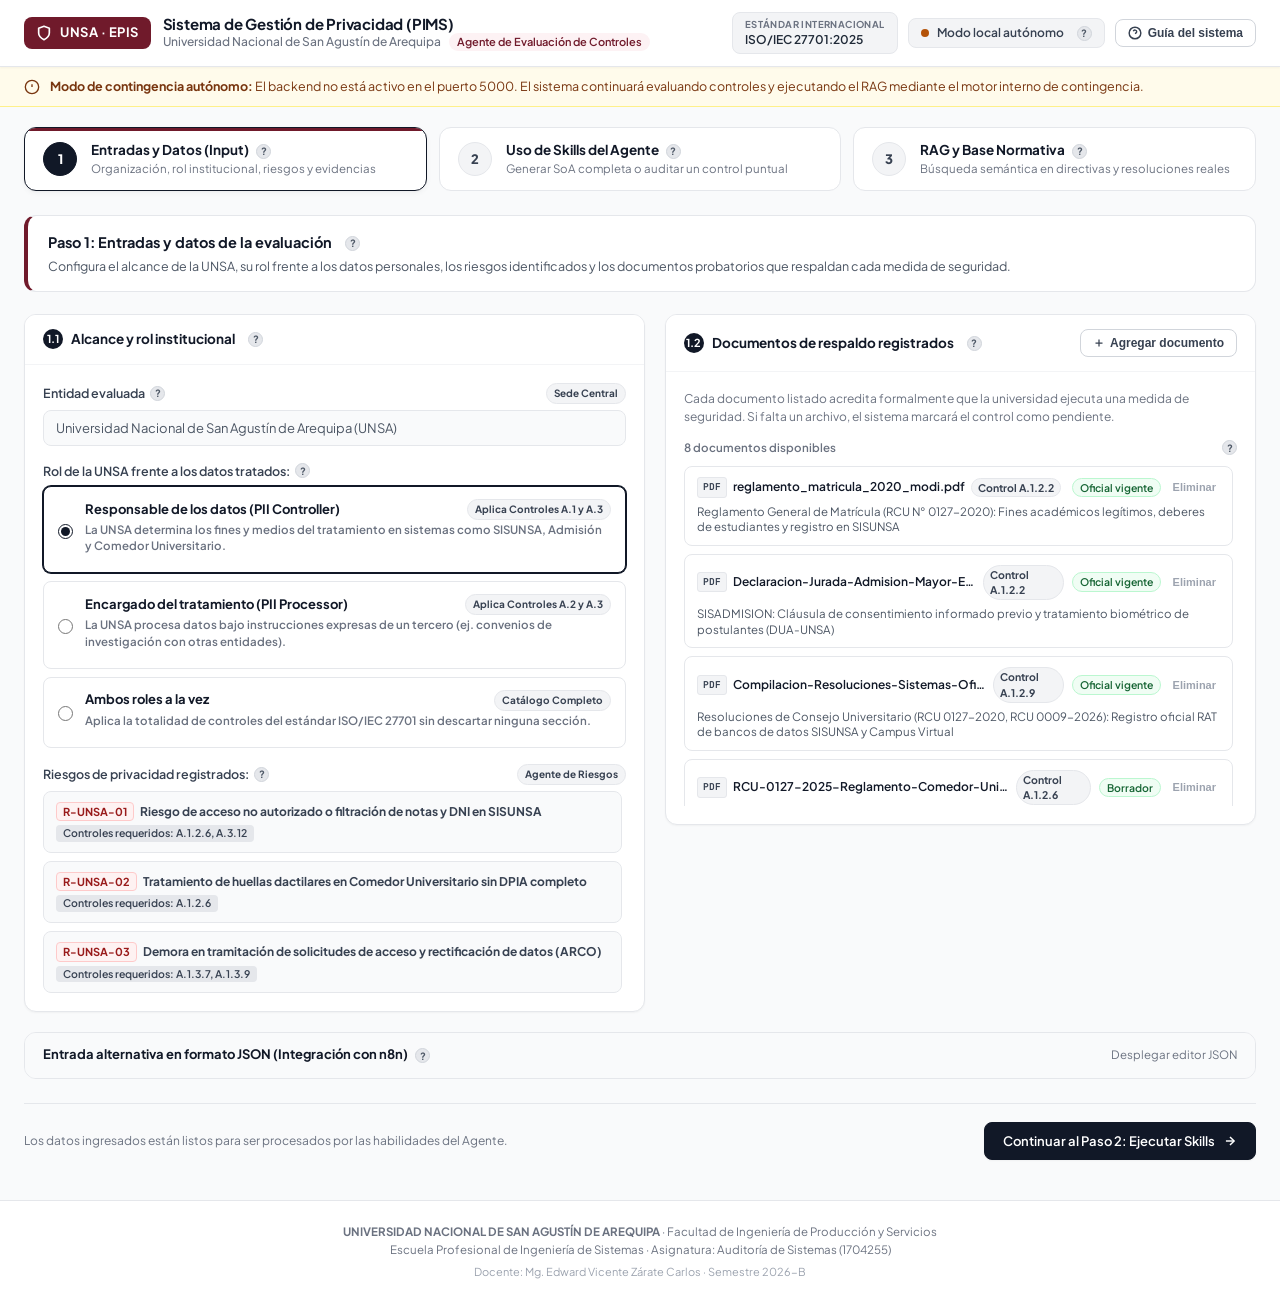
==== commit 71fa9a79: "feat(ui): reinvención de la interfaz en flujo de 3 pasos (Input, Skills, RAG) con probador semántico" ====
--- a/tif-pims-controles/static/index.html
+++ b/tif-pims-controles/static/index.html
@@ -3,7 +3,7 @@
 <head>
   <meta charset="UTF-8">
   <meta name="viewport" content="width=device-width, initial-scale=1.0">
-  <title>Sistema de Gestión de Privacidad (PIMS) - UNSA | ISO/IEC 27701:2025</title>
+  <title>Sistema de Gestión de Privacidad (PIMS) - UNSA | Flujo de Auditoría ISO/IEC 27701</title>
   <link rel="stylesheet" href="style.css">
 </head>
 <body>
@@ -29,14 +29,14 @@
 
       <div class="header-meta">
         <div class="meta-pill-box">
-          <span class="meta-sub">Norma de referencia</span>
+          <span class="meta-sub">Estándar internacional</span>
           <span class="meta-main">ISO/IEC 27701:2025</span>
         </div>
 
         <div class="connection-status" id="connection-status" title="Estado de la conexión con el servidor">
           <span class="status-dot online" id="status-dot"></span>
           <span id="status-text">Servidor conectado (:5000)</span>
-          <span class="info-help" data-tooltip="Indica si el motor de auditoría en Python está en línea. Si se desconecta, el sistema funciona de modo autónomo en el navegador.">?</span>
+          <span class="info-help" data-tooltip="Indica si el servicio en segundo plano está respondiendo. Si no está activo, el sistema continúa funcionando en modo local en el navegador.">?</span>
         </div>
 
         <button class="btn-help-trigger" id="btn-abrir-guia" type="button">
@@ -45,13 +45,13 @@
             <path d="M9.09 9a3 3 0 0 1 5.83 1c0 2-3 3-3 3"></path>
             <line x1="12" y1="17" x2="12.01" y2="17"></line>
           </svg>
-          <span>Guía paso a paso</span>
+          <span>Guía del sistema</span>
         </button>
       </div>
     </div>
   </header>
 
-  <!-- Banner de Notificación si el backend se apaga -->
+  <!-- Banner de Notificación si el servidor local se apaga -->
   <div id="server-alert" class="server-notice" style="display: none;">
     <div class="notice-container">
       <svg width="16" height="16" viewBox="0 0 24 24" fill="none" stroke="currentColor" stroke-width="2">
@@ -60,117 +60,74 @@
         <line x1="12" y1="16" x2="12.01" y2="16"></line>
       </svg>
       <div>
-        <strong>Modo de contingencia local activo:</strong> No se detectó el servicio en segundo plano. 
-        El sistema continuará evaluando controles y generando la SoA utilizando el motor interno del navegador.
+        <strong>Modo de contingencia autónomo:</strong> El backend no está activo en el puerto 5000. 
+        El sistema continuará evaluando controles y ejecutando el RAG mediante el motor interno de contingencia.
       </div>
     </div>
   </div>
 
   <main class="main-wrapper">
 
-    <!-- Apartado de Contexto Didáctico: ¿Por qué existe y qué hace esta herramienta? -->
-    <section class="context-highlight-box" id="seccion-contexto">
-      <div class="context-header" id="toggle-contexto">
-        <div class="context-header-left">
-          <svg width="18" height="18" viewBox="0 0 24 24" fill="none" stroke="currentColor" stroke-width="2.5">
-            <circle cx="12" cy="12" r="10"></circle>
-            <line x1="12" y1="16" x2="12" y2="12"></line>
-            <line x1="12" y1="8" x2="12.01" y2="8"></line>
-          </svg>
-          <div>
-            <div class="context-title">
-              ¿Por qué existe este sistema y qué problema resuelve?
-              <span class="info-help" data-tooltip="Haz clic en el botón de la derecha para desplegar u ocultar este resumen explicativo.">?</span>
-            </div>
-            <div class="context-subtitle">Contexto real de la UNSA y objetivo práctico de la auditoría de privacidad</div>
-          </div>
-        </div>
-        <button class="btn-toggle-context" id="btn-toggle-contexto" type="button">Ocultar explicación</button>
-      </div>
-
-      <div class="context-body" id="context-body-content">
-        <div class="context-card-item">
-          <strong>1. El desafío real en la UNSA</strong>
-          <p>La universidad recopila y almacena datos sensibles a diario: registros de notas en SISUNSA, expedientes de postulantes en Admisión y huellas dactilares de becarios en el Comedor Universitario. Proteger esta información es una obligación legal y ética.</p>
-        </div>
-
-        <div class="context-card-item">
-          <strong>2. La exigencia de la norma internacional</strong>
-          <p>Para certificar la seguridad de estos datos, la norma ISO/IEC 27701 exige elaborar una Declaración de Aplicabilidad (SoA). Este documento determina qué reglas de privacidad aplican obligatoriamente a la universidad y cuáles pueden descartarse.</p>
-        </div>
-
-        <div class="context-card-item">
-          <strong>3. Lo que hace esta herramienta</strong>
-          <p>Cruza los controles de la norma con los reglamentos, resoluciones y directivas vigentes de la UNSA. Si un control no tiene un documento oficial que lo pruebe, el sistema alerta de inmediato qué oficina debe regularizarlo antes de una auditoría oficial.</p>
-        </div>
-      </div>
-    </section>
-
-    <!-- Pestañas de Navegación Segmentadas -->
-    <nav class="nav-tabs" role="tablist">
-      <button class="nav-tab-item active" data-tab="tab-evaluacion" type="button">
-        <svg viewBox="0 0 24 24" fill="none" stroke="currentColor" stroke-width="2">
-          <path d="M9 11l3 3L22 4"></path>
-          <path d="M21 12v7a2 2 0 0 1-2 2H5a2 2 0 0 1-2-2V5a2 2 0 0 1 2-2h11"></path>
-        </svg>
-        Declaración de Aplicabilidad (SoA)
-        <span class="info-help" data-tooltip="Herramienta principal: evalúa qué controles aplican a la universidad y genera el informe completo.">?</span>
+    <!-- STEPPER VISUAL DEL FLUJO DE TRABAJO (3 PASOS SECUENCIALES) -->
+    <nav class="workflow-stepper" aria-label="Pasos del proceso de auditoría">
+      <button class="step-card-nav active" id="btn-nav-step-1" data-step="step-1" type="button">
+        <div class="step-number-circle">1</div>
+        <div class="step-nav-content">
+          <div class="step-nav-title">
+            Entradas y Datos (Input)
+            <span class="info-help" data-tooltip="Paso 1: Define el alcance de la universidad, su rol y los documentos oficiales que sustentan el cumplimiento.">?</span>
+          </div>
+          <div class="step-nav-desc">Organización, rol institucional, riesgos y evidencias</div>
+        </div>
       </button>
 
-      <button class="nav-tab-item" data-tab="tab-evidencias" type="button">
-        <svg viewBox="0 0 24 24" fill="none" stroke="currentColor" stroke-width="2">
-          <path d="M14 2H6a2 2 0 0 0-2 2v16a2 2 0 0 0 2 2h12a2 2 0 0 0 2-2V8z"></path>
-          <polyline points="14 2 14 8 20 8"></polyline>
-          <line x1="16" y1="13" x2="8" y2="13"></line>
-          <line x1="16" y1="17" x2="8" y2="17"></line>
-        </svg>
-        Documentos de Respaldo (RAG)
-        <span class="info-help" data-tooltip="Muestra los reglamentos y directivas de la UNSA indexados en la base de conocimiento semántica.">?</span>
+      <button class="step-card-nav" id="btn-nav-step-2" data-step="step-2" type="button">
+        <div class="step-number-circle">2</div>
+        <div class="step-nav-content">
+          <div class="step-nav-title">
+            Uso de Skills del Agente
+            <span class="info-help" data-tooltip="Paso 2: Ejecuta las habilidades del Agente para evaluar controles, calcular el cumplimiento y detectar brechas.">?</span>
+          </div>
+          <div class="step-nav-desc">Generar SoA completa o auditar un control puntual</div>
+        </div>
       </button>
 
-      <button class="nav-tab-item" data-tab="tab-verificacion" type="button">
-        <svg viewBox="0 0 24 24" fill="none" stroke="currentColor" stroke-width="2">
-          <circle cx="11" cy="11" r="8"></circle>
-          <line x1="21" y1="21" x2="16.65" y2="16.65"></line>
-        </svg>
-        Revisión de Control Individual
-        <span class="info-help" data-tooltip="Permite consultar una sola regla de privacidad para ver si está cumplida y qué recomendación da el sistema.">?</span>
-      </button>
-
-      <button class="nav-tab-item" data-tab="tab-contrato" type="button">
-        <svg viewBox="0 0 24 24" fill="none" stroke="currentColor" stroke-width="2">
-          <polyline points="16 18 22 12 16 6"></polyline>
-          <polyline points="8 6 2 12 8 18"></polyline>
-        </svg>
-        Datos en JSON (n8n)
-        <span class="info-help" data-tooltip="Formato estructurado para enviar la auditoría a flujos automáticos sin ingresar datos a mano.">?</span>
+      <button class="step-card-nav" id="btn-nav-step-3" data-step="step-3" type="button">
+        <div class="step-number-circle">3</div>
+        <div class="step-nav-content">
+          <div class="step-nav-title">
+            RAG y Base Normativa
+            <span class="info-help" data-tooltip="Paso 3: Búsqueda semántica en reglamentos reales de la UNSA que fundamentan cada decisión sin inventar datos.">?</span>
+          </div>
+          <div class="step-nav-desc">Búsqueda semántica en directivas y resoluciones reales</div>
+        </div>
       </button>
     </nav>
 
-    <!-- PESTAÑA 1: EVALUACIÓN PRINCIPAL / GENERACIÓN DE LA SoA -->
-    <section id="tab-evaluacion" class="tab-pane active">
-      <div class="tab-intro-card">
-        <div class="tab-intro-info">
-          <div class="tab-intro-icon">
-            <svg width="18" height="18" viewBox="0 0 24 24" fill="none" stroke="currentColor" stroke-width="2">
-              <path d="M12 22s8-4 8-10V5l-8-3-8 3v7c0 6 8 10 8 10z"/>
-            </svg>
-          </div>
-          <div class="tab-intro-text">
-            <h3>Evaluación del cumplimiento de privacidad</h3>
-            <p>Selecciona cómo opera la UNSA en el tratamiento de datos y revisa los documentos que sustentan cada exigencia legal.</p>
-          </div>
+    <!-- ====================================================================
+         PASO 1: ENTRADAS Y DATOS (INPUT)
+         ==================================================================== -->
+    <section id="step-1" class="step-pane active">
+      <div class="step-intro-banner">
+        <div class="step-intro-content">
+          <h3>
+            Paso 1: Entradas y datos de la evaluación
+            <span class="info-help" data-tooltip="Este es el punto de partida. Aquí defines los datos que el Agente necesita para trabajar.">?</span>
+          </h3>
+          <p>
+            Configura el alcance de la UNSA, su rol frente a los datos personales, los riesgos identificados y los documentos probatorios que respaldan cada medida de seguridad.
+          </p>
         </div>
       </div>
 
       <div class="layout-grid">
-        <!-- Columna 1: Alcance y Roles -->
+        <!-- Columna Izquierda: Entidad, Rol y Riesgos -->
         <div class="panel">
           <div class="panel-header">
             <h3>
-              <span class="panel-header-step">1</span>
-              Alcance y rol de la institución
-              <span class="info-help" data-tooltip="Define si la UNSA decide el uso de los datos o si solo los procesa por encargo de otra entidad.">?</span>
+              <span class="panel-header-step">1.1</span>
+              Alcance y rol institucional
+              <span class="info-help" data-tooltip="Indica si la universidad fija la finalidad de los datos o si solo los procesa por mandato de terceros.">?</span>
             </h3>
           </div>
           <div class="panel-body">
@@ -178,7 +135,7 @@
               <div class="field-label-row">
                 <label for="input-org">
                   Entidad evaluada
-                  <span class="info-help" data-tooltip="Institución pública universitaria sujeta al alcance de la auditoría.">?</span>
+                  <span class="info-help" data-tooltip="Organización pública sujeta al alcance de la auditoría de privacidad.">?</span>
                 </label>
                 <span class="sub-pill">Sede Central</span>
               </div>
@@ -188,21 +145,21 @@
             <div class="field-group">
               <div class="field-label-row">
                 <label>
-                  ¿Qué papel cumple la UNSA con estos datos?
-                  <span class="info-help" data-tooltip="La norma clasifica a las organizaciones en Responsables (deciden el propósito de los datos) o Encargadas (siguen instrucciones de un tercero). Esto determina qué controles aplican.">?</span>
+                  Rol de la UNSA frente a los datos tratados:
+                  <span class="info-help" data-tooltip="La norma clasifica a las instituciones en Responsables (deciden qué hacer con los datos) o Encargadas (siguen órdenes externas). Esto determina qué controles normativos aplican.">?</span>
                 </label>
               </div>
 
-              <!-- Selector de Roles -->
+              <!-- Selector de Roles con Tarjetas Seleccionables -->
               <div class="role-options">
                 <label class="role-opt selected" id="opt-responsable">
                   <input type="radio" name="rol-eval" value="responsable" checked>
                   <div class="opt-desc">
                     <div class="opt-desc-header">
                       <strong>Responsable de los datos (PII Controller)</strong>
-                      <span class="sub-pill">Controles A.1 y A.3</span>
+                      <span class="sub-pill">Aplica Controles A.1 y A.3</span>
                     </div>
-                    <p>La UNSA decide para qué se usan los datos en sistemas propios como SISUNSA, Admisión y Comedor Universitario.</p>
+                    <p>La UNSA determina los fines y medios del tratamiento en sistemas como SISUNSA, Admisión y Comedor Universitario.</p>
                   </div>
                 </label>
 
@@ -211,9 +168,9 @@
                   <div class="opt-desc">
                     <div class="opt-desc-header">
                       <strong>Encargado del tratamiento (PII Processor)</strong>
-                      <span class="sub-pill">Controles A.2 y A.3</span>
+                      <span class="sub-pill">Aplica Controles A.2 y A.3</span>
                     </div>
-                    <p>La UNSA procesa datos personales siguiendo instrucciones directas de una entidad externa (ej. convenios de investigación).</p>
+                    <p>La UNSA procesa datos bajo instrucciones expresas de un tercero (ej. convenios de investigación con otras entidades).</p>
                   </div>
                 </label>
 
@@ -224,7 +181,7 @@
                       <strong>Ambos roles a la vez</strong>
                       <span class="sub-pill">Catálogo Completo</span>
                     </div>
-                    <p>Aplica la totalidad de controles del estándar internacional sin descartar ninguna sección.</p>
+                    <p>Aplica la totalidad de controles del estándar ISO/IEC 27701 sin descartar ninguna sección.</p>
                   </div>
                 </label>
               </div>
@@ -233,10 +190,10 @@
             <div class="field-group" style="margin-top: 16px;">
               <div class="field-label-row">
                 <label>
-                  Riesgos de privacidad detectados en la universidad
-                  <span class="info-help" data-tooltip="Situaciones identificadas que podrían vulnerar la privacidad de los usuarios si no se controlan debidamente.">?</span>
+                  Riesgos de privacidad registrados:
+                  <span class="info-help" data-tooltip="Escenarios de riesgo detectados en la universidad que deben mitigarse mediante controles específicos.">?</span>
                 </label>
-                <span class="sub-pill">Matriz de riesgos</span>
+                <span class="sub-pill">Agente de Riesgos</span>
               </div>
               <div id="contenedor-riesgos-resumen" class="risk-summary-box">
                 <!-- Se llena dinámicamente -->
@@ -245,13 +202,13 @@
           </div>
         </div>
 
-        <!-- Columna 2: Evidencias y Ejecución -->
+        <!-- Columna Derecha: Documentos de Respaldo -->
         <div class="panel">
           <div class="panel-header header-with-action">
             <h3>
-              <span class="panel-header-step">2</span>
+              <span class="panel-header-step">1.2</span>
               Documentos de respaldo registrados
-              <span class="info-help" data-tooltip="Ningún control se aprueba en el aire: cada punto requiere un reglamento o resolución oficial que acredite su cumplimiento.">?</span>
+              <span class="info-help" data-tooltip="Para que un control se considere cumplido debe existir un documento oficial vigente (resolución o reglamento) que lo acredite.">?</span>
             </h3>
             <button class="btn-sm" id="btn-abrir-modal-evidencia" type="button">
               <svg width="12" height="12" viewBox="0 0 24 24" fill="none" stroke="currentColor" stroke-width="2.5">
@@ -263,12 +220,12 @@
           </div>
           <div class="panel-body">
             <p class="section-help">
-              Para que un control se marque como <em>Implementado</em>, debe existir un documento oficial vigente en la universidad que respalde el proceso.
+              Cada documento listado acredita formalmente que la universidad ejecuta una medida de seguridad. Si falta un archivo, el sistema marcará el control como pendiente.
             </p>
 
             <div class="artifacts-header-bar">
-              <span class="artifacts-count-badge" id="lbl-total-evidencias">Archivos disponibles</span>
-              <span class="info-help" data-tooltip="Cantidad de archivos probatorios cargados actualmente para esta evaluación.">?</span>
+              <span class="artifacts-count-badge" id="lbl-total-evidencias">Archivos activos</span>
+              <span class="info-help" data-tooltip="Cantidad de documentos oficiales cargados en este momento.">?</span>
             </div>
 
             <!-- Lista de Evidencias -->
@@ -278,19 +235,19 @@
 
             <!-- Formulario Desplegable para Agregar Evidencia -->
             <div id="form-registro-rapido" class="box-subform" style="display: none;">
-              <h4>Registrar nuevo documento de respaldo</h4>
+              <h4>Registrar nuevo documento probatorio</h4>
               <div class="form-row">
                 <div class="form-col">
                   <label>
                     Control que respalda:
-                    <span class="info-help" data-tooltip="Selecciona a qué exigencia de la norma le sirve de sustento este documento.">?</span>
+                    <span class="info-help" data-tooltip="Selecciona qué medida de la norma sustenta este documento.">?</span>
                   </label>
                   <select id="sel-nuevo-control" class="form-control"></select>
                 </div>
                 <div class="form-col">
                   <label>
                     Grado de validez:
-                    <span class="info-help" data-tooltip="Usa 'Oficial vigente' si ya está aprobado por resolución, o 'Borrador' si aún está en trámite.">?</span>
+                    <span class="info-help" data-tooltip="Elige 'Oficial vigente' si está aprobado formalmente, o 'Borrador' si está en trámite.">?</span>
                   </label>
                   <select id="sel-nuevo-estado" class="form-control">
                     <option value="implementado">Oficial vigente (Aprobado)</option>
@@ -303,47 +260,434 @@
                 <input type="text" id="txt-nuevo-archivo" placeholder="ej. Resolucion-Rectoral-0127-2025-UNSA.pdf" class="form-control">
               </div>
               <div class="field-group">
-                <label>¿Qué acredita o de qué trata este documento?:</label>
-                <input type="text" id="txt-nueva-desc" placeholder="ej. Reglamento que aprueba el uso de huellas digitales en el comedor y fija deberes" class="form-control">
+                <label>¿Qué acredita este documento?:</label>
+                <input type="text" id="txt-nueva-desc" placeholder="ej. Reglamento de Comedor que fija el consentimiento de huellas dactilares" class="form-control">
               </div>
               <div class="form-buttons">
                 <button class="btn-primary-sm" id="btn-guardar-documento" type="button">Guardar documento</button>
                 <button class="btn-secondary-sm" id="btn-cancelar-documento" type="button">Cancelar</button>
               </div>
             </div>
-
-            <!-- Botón de Ejecución Principal -->
-            <div class="execute-action-area">
-              <button class="btn-primary-block" id="btn-generar-soa" type="button">
-                <svg width="16" height="16" viewBox="0 0 24 24" fill="none" stroke="currentColor" stroke-width="2.5">
-                  <polygon points="13 2 3 14 12 14 11 22 21 10 12 10 13 2"></polygon>
-                </svg>
-                Generar Declaración de Aplicabilidad (SoA)
+          </div>
+        </div>
+      </div>
+
+      <!-- Acordeón Plegable: Entrada Directa JSON / n8n (Opcional) -->
+      <div class="json-input-accordion">
+        <div class="json-input-header" id="btn-toggle-json-accordion">
+          <h4>
+            Entrada alternativa en formato JSON (Integración con n8n)
+            <span class="info-help" data-tooltip="Permite enviar las mismas entradas del Paso 1 mediante un bloque JSON estructurado o conectar flujos automáticos.">?</span>
+          </h4>
+          <span style="font-size: 11.5px; color: var(--slate-500);">Desplegar editor JSON</span>
+        </div>
+        <div class="json-input-body" id="json-accordion-body">
+          <div class="field-group">
+            <div class="field-label-row">
+              <label for="sel-preset-json">Escenario preconfigurado de prueba:</label>
+              <span class="sub-pill">4 Casos listos</span>
+            </div>
+            <select id="sel-preset-json" class="form-control" style="max-width: 480px;">
+              <option value="unsa_responsable">Caso 1: UNSA como Responsable (SISUNSA, Admisión, Comedor)</option>
+              <option value="unsa_encargado">Caso 2: UNSA como Encargada de tratamiento externo</option>
+              <option value="unsa_ambos">Caso 3: UNSA con ambos roles a la vez</option>
+              <option value="unsa_sin_evidencias">Caso 4: UNSA sin documentos de respaldo todavía</option>
+            </select>
+          </div>
+
+          <textarea id="txt-json-payload" class="code-box" rows="12" spellcheck="false"></textarea>
+
+          <div class="json-actions-bar">
+            <button class="btn-primary" id="btn-enviar-json" type="button">
+              <svg width="14" height="14" viewBox="0 0 24 24" fill="none" stroke="currentColor" stroke-width="2.5">
+                <polygon points="5 3 19 12 5 21 5 3"></polygon>
+              </svg>
+              Cargar y procesar este JSON
+            </button>
+            <button class="btn-secondary" id="btn-copiar-json-input" type="button">
+              <svg width="14" height="14" viewBox="0 0 24 24" fill="none" stroke="currentColor" stroke-width="2">
+                <rect x="9" y="9" width="13" height="13" rx="2" ry="2"></rect>
+                <path d="M5 15H4a2 2 0 0 1-2-2V4a2 2 0 0 1 2-2h9a2 2 0 0 1 2 2v1"></path>
+              </svg>
+              Copiar JSON al portapapeles
+            </button>
+          </div>
+        </div>
+      </div>
+
+      <!-- Pie de Navegación del Paso 1 -->
+      <div class="step-navigation-footer">
+        <div style="font-size: 12px; color: var(--slate-500);">
+          Los datos ingresados están listos para ser procesados por las habilidades del Agente.
+        </div>
+        <button class="btn-primary" id="btn-ir-paso-2" type="button">
+          <span>Continuar al Paso 2: Ejecutar Skills</span>
+          <svg width="14" height="14" viewBox="0 0 24 24" fill="none" stroke="currentColor" stroke-width="2.5">
+            <line x1="5" y1="12" x2="19" y2="12"></line>
+            <polyline points="12 5 19 12 12 19"></polyline>
+          </svg>
+        </button>
+      </div>
+    </section>
+
+    <!-- ====================================================================
+         PASO 2: USO DE SKILLS DEL AGENTE
+         ==================================================================== -->
+    <section id="step-2" class="step-pane">
+      <div class="step-intro-banner">
+        <div class="step-intro-content">
+          <h3>
+            Paso 2: Uso de Skills del Agente
+            <span class="info-help" data-tooltip="Una 'Skill' es una habilidad programada del Agente. Aplica las fórmulas y reglas normativas sobre tus entradas del Paso 1.">?</span>
+          </h3>
+          <p>
+            El Agente de Controles dispone de dos habilidades principales: generar la Declaración de Aplicabilidad (SoA) completa o auditar un control individual específico.
+          </p>
+        </div>
+      </div>
+
+      <!-- Selector Didáctico de Skills -->
+      <div class="skills-selection-grid">
+        <!-- Skill 1: Generar SoA -->
+        <div class="skill-card">
+          <div>
+            <span class="skill-card-badge">Skill Principal</span>
+            <h4>
+              1. Generar Declaración de Aplicabilidad (SoA)
+              <span class="info-help" data-tooltip="Evalúa todos los controles del catálogo ISO/IEC 27701, calcula el nivel de cumplimiento y genera el reporte formal.">?</span>
+            </h4>
+            <p>
+              Toma los datos del Paso 1, determina qué controles aplican según el rol institucional, verifica si tienen documentos probatorios y genera el dictamen completo con el porcentaje de madurez.
+            </p>
+          </div>
+          <button class="btn-primary-block" id="btn-generar-soa" type="button">
+            <svg width="15" height="15" viewBox="0 0 24 24" fill="none" stroke="currentColor" stroke-width="2.5">
+              <polygon points="13 2 3 14 12 14 11 22 21 10 12 10 13 2"></polygon>
+            </svg>
+            Ejecutar Skill: Generar SoA Completa
+          </button>
+        </div>
+
+        <!-- Skill 2: Verificar Control Individual -->
+        <div class="skill-card">
+          <div>
+            <span class="skill-card-badge">Skill Puntual</span>
+            <h4>
+              2. Auditar un Control Individual
+              <span class="info-help" data-tooltip="Permite examinar una sola regla de privacidad a profundidad para emitir una recomendación directa.">?</span>
+            </h4>
+            <p>
+              Selecciona una regla puntual para saber de inmediato si la UNSA la cumple o qué acción debe tomar el área asignada.
+            </p>
+            <div class="field-group" style="margin-top: 10px;">
+              <select id="sel-control-individual" class="form-control"></select>
+            </div>
+          </div>
+          <button class="btn-secondary" id="btn-auditar-individual" style="width: 100%; justify-content: center;" type="button">
+            <svg width="14" height="14" viewBox="0 0 24 24" fill="none" stroke="currentColor" stroke-width="2">
+              <circle cx="11" cy="11" r="8"></circle>
+              <line x1="21" y1="21" x2="16.65" y2="16.65"></line>
+            </svg>
+            Auditar Control Seleccionado
+          </button>
+        </div>
+      </div>
+
+      <!-- PANEL DE RESULTADOS DE LA SKILL (DASHBOARD SOA) -->
+      <section id="panel-resultados-soa" class="panel result-panel" style="display: none;">
+        <div class="panel-header header-with-action">
+          <div>
+            <span class="badge-tag ok" id="lbl-estado-resp">EVALUACIÓN COMPLETADA</span>
+            <h2 id="lbl-titulo-soa">Declaración de Aplicabilidad (SoA) - ISO/IEC 27701:2025</h2>
+            <p id="lbl-subtitulo-soa" class="result-sub"></p>
+          </div>
+          <div class="header-action-group">
+            <button class="btn-secondary" id="btn-descargar-json" type="button" title="Descargar reporte en formato JSON">
+              <svg width="14" height="14" viewBox="0 0 24 24" fill="none" stroke="currentColor" stroke-width="2">
+                <path d="M21 15v4a2 2 0 0 1-2 2H5a2 2 0 0 1-2-2v-4"></path>
+                <polyline points="7 10 12 15 17 10"></polyline>
+                <line x1="12" y1="15" x2="12" y2="3"></line>
+              </svg>
+              Descargar JSON
+            </button>
+            <button class="btn-secondary" id="btn-imprimir-reporte" type="button" title="Imprimir o guardar como PDF">
+              <svg width="14" height="14" viewBox="0 0 24 24" fill="none" stroke="currentColor" stroke-width="2">
+                <polyline points="6 9 6 2 18 2 18 9"></polyline>
+                <path d="M6 18H4a2 2 0 0 1-2-2v-5a2 2 0 0 1 2-2h16a2 2 0 0 1 2 2v5a2 2 0 0 1-2 2h-2"></path>
+                <rect x="6" y="14" width="12" height="8"></rect>
+              </svg>
+              Imprimir / PDF
+            </button>
+          </div>
+        </div>
+
+        <div class="panel-body">
+          <!-- Barra de Cumplimiento -->
+          <div class="compliance-progress-box">
+            <div class="compliance-progress-header">
+              <span class="compliance-title">
+                Nivel de cumplimiento frente a los controles que aplican a la UNSA
+                <span class="info-help" data-tooltip="Porcentaje de controles que ya cuentan con documentos probatorios oficiales vigentes.">?</span>
+              </span>
+              <span class="compliance-percentage" id="lbl-compliance-pct">0% Cumplido</span>
+            </div>
+            <div class="compliance-bar-container">
+              <div class="compliance-bar-seg seg-imp" id="bar-imp" style="width: 0%;" title="Implementados"></div>
+              <div class="compliance-bar-seg seg-par" id="bar-par" style="width: 0%;" title="Parciales"></div>
+              <div class="compliance-bar-seg seg-bre" id="bar-bre" style="width: 0%;" title="Brechas pendientes"></div>
+            </div>
+          </div>
+
+          <!-- Métricas Resumidas -->
+          <div class="metrics-row">
+            <div class="metric-box">
+              <span class="metric-val" id="num-evaluados">0</span>
+              <span class="metric-title">
+                Controles evaluados
+                <span class="info-help" data-tooltip="Total de controles de la norma analizados.">?</span>
+              </span>
+            </div>
+            <div class="metric-box">
+              <span class="metric-val text-navy" id="num-aplican">0</span>
+              <span class="metric-title">
+                Aplican a la UNSA
+                <span class="info-help" data-tooltip="Controles exigidos según el rol institucional.">?</span>
+              </span>
+            </div>
+            <div class="metric-box">
+              <span class="metric-val text-green" id="num-implementados">0</span>
+              <span class="metric-title">
+                Cumplidos (Oficiales)
+                <span class="info-help" data-tooltip="Respaldados por reglamentos o resoluciones vigentes.">?</span>
+              </span>
+            </div>
+            <div class="metric-box">
+              <span class="metric-val text-amber" id="num-parciales">0</span>
+              <span class="metric-title">
+                En trámite (Parciales)
+                <span class="info-help" data-tooltip="Controles con avance pero sin aprobación formal definitiva.">?</span>
+              </span>
+            </div>
+            <div class="metric-box">
+              <span class="metric-val text-red" id="num-brechas">0</span>
+              <span class="metric-title">
+                Brechas por resolver
+                <span class="info-help" data-tooltip="Controles obligatorios que aún no tienen sustento probatorio.">?</span>
+              </span>
+            </div>
+          </div>
+
+          <!-- Alerta de Gobernanza -->
+          <div class="governance-notice">
+            <div class="notice-col-icon">
+              <svg width="20" height="20" viewBox="0 0 24 24" fill="none" stroke="currentColor" stroke-width="2">
+                <path d="M12 22s8-4 8-10V5l-8-3-8 3v7c0 6 8 10 8 10z"/>
+              </svg>
+            </div>
+            <div class="notice-col-text">
+              <strong>Revisión humana obligatoria (Cláusulas 5.1 y 9.3 de ISO/IEC 27701):</strong>
+              <p>
+                Este informe es una propuesta técnica automatizada. Para tener valor vinculante en la gestión universitaria,
+                debe ser revisado y rubricado por el Oficial de Protección de Datos (DPO) o la Dirección de OTIC de la UNSA.
+              </p>
+            </div>
+          </div>
+
+          <!-- Buscador en Vivo y Filtros de la Tabla -->
+          <div class="table-toolbar">
+            <div class="table-search-box">
+              <svg class="table-search-icon" viewBox="0 0 24 24" fill="none" stroke="currentColor" stroke-width="2">
+                <circle cx="11" cy="11" r="8"></circle>
+                <line x1="21" y1="21" x2="16.65" y2="16.65"></line>
+              </svg>
+              <input type="text" id="input-buscar-soa" class="table-search-input" placeholder="Buscar por código, nombre o área responsable...">
+            </div>
+
+            <div class="filter-pills">
+              <button class="filter-pill active" data-filter="todos" type="button">
+                Todos (<span id="txt-count-todos">0</span>)
               </button>
-            </div>
-          </div>
-        </div>
+              <button class="filter-pill" data-filter="brechas" type="button">
+                Brechas pendientes (<span id="txt-count-brechas">0</span>)
+              </button>
+              <button class="filter-pill" data-filter="implementados" type="button">
+                Cumplidos (<span id="txt-count-imp">0</span>)
+              </button>
+              <button class="filter-pill" data-filter="excluidos" type="button">
+                No aplican (<span id="txt-count-exc">0</span>)
+              </button>
+            </div>
+          </div>
+
+          <!-- Tabla Formal de la SoA -->
+          <div class="table-responsive">
+            <table class="soa-official-table" id="tabla-soa-oficial">
+              <thead>
+                <tr>
+                  <th style="width: 85px;">
+                    Código
+                    <span class="info-help" data-tooltip="Identificador numérico según el Anexo A de la norma ISO/IEC 27701.">?</span>
+                  </th>
+                  <th style="width: 170px;">
+                    Nombre del control
+                    <span class="info-help" data-tooltip="Denominación de la medida de seguridad o privacidad exigida.">?</span>
+                  </th>
+                  <th style="width: 65px; text-align: center;">
+                    ¿Aplica?
+                    <span class="info-help" data-tooltip="Indica si la universidad está obligada a cumplirlo según su rol.">?</span>
+                  </th>
+                  <th>
+                    Justificación y riesgos
+                    <span class="info-help" data-tooltip="Motivo técnico de aplicabilidad vinculado a los riesgos del Paso 1.">?</span>
+                  </th>
+                  <th style="width: 130px;">
+                    Estado
+                    <span class="info-help" data-tooltip="Calificación obtenida con base en las evidencias documentadas.">?</span>
+                  </th>
+                  <th style="width: 200px;">
+                    Documento de sustento
+                    <span class="info-help" data-tooltip="Archivo o resolución de la UNSA que respalda el cumplimiento.">?</span>
+                  </th>
+                  <th style="width: 200px;">
+                    Directiva institucional (RAG)
+                    <span class="info-help" data-tooltip="Directiva interna que regula este control en la universidad.">?</span>
+                  </th>
+                  <th style="width: 120px;">
+                    Área a cargo
+                    <span class="info-help" data-tooltip="Unidad especializada responsable de mantener la evidencia vigente.">?</span>
+                  </th>
+                </tr>
+              </thead>
+              <tbody id="tbody-soa">
+                <!-- Filas renderizadas -->
+              </tbody>
+            </table>
+          </div>
+
+          <!-- Cuadro de Tareas Pendientes (Brechas) -->
+          <div class="gap-analysis-box" id="cuadro-brechas">
+            <div class="gap-header">
+              <h4>Tareas pendientes para subsanar brechas</h4>
+              <p>Controles que aplican a la universidad pero requieren regularizar o completar su evidencia documental:</p>
+            </div>
+            <div id="contenedor-items-brechas" class="gap-grid">
+              <!-- Brechas renderizadas -->
+            </div>
+          </div>
+        </div>
+      </section>
+
+      <!-- Pie de Navegación del Paso 2 -->
+      <div class="step-navigation-footer">
+        <button class="btn-secondary" id="btn-volver-paso-1" type="button">
+          <svg width="14" height="14" viewBox="0 0 24 24" fill="none" stroke="currentColor" stroke-width="2.5">
+            <line x1="19" y1="12" x2="5" y2="12"></line>
+            <polyline points="12 19 5 12 12 5"></polyline>
+          </svg>
+          <span>Modificar Entradas (Paso 1)</span>
+        </button>
+
+        <button class="btn-primary" id="btn-ir-paso-3" type="button">
+          <span>Ver cómo se fundamenta en el RAG (Paso 3)</span>
+          <svg width="14" height="14" viewBox="0 0 24 24" fill="none" stroke="currentColor" stroke-width="2.5">
+            <line x1="5" y1="12" x2="19" y2="12"></line>
+            <polyline points="12 5 19 12 12 19"></polyline>
+          </svg>
+        </button>
       </div>
     </section>
 
-    <!-- PESTAÑA 2: DOCUMENTOS DE RESPALDO (RAG) -->
-    <section id="tab-evidencias" class="tab-pane">
-      <div class="tab-intro-card">
-        <div class="tab-intro-info">
-          <div class="tab-intro-icon">
-            <svg width="18" height="18" viewBox="0 0 24 24" fill="none" stroke="currentColor" stroke-width="2">
-              <path d="M14 2H6a2 2 0 0 0-2 2v16a2 2 0 0 0 2 2h12a2 2 0 0 0 2-2V8z"></path>
-              <polyline points="14 2 14 8 20 8"></polyline>
+    <!-- ====================================================================
+         PASO 3: RAG Y BASE DE CONOCIMIENTO
+         ==================================================================== -->
+    <section id="step-3" class="step-pane">
+      <div class="step-intro-banner">
+        <div class="step-intro-content">
+          <h3>
+            Paso 3: Búsqueda Semántica RAG (Retrieval-Augmented Generation)
+            <span class="info-help" data-tooltip="El Agente no inventa nada: consulta la base de reglamentos reales de la UNSA para fundamentar cada control.">?</span>
+          </h3>
+          <p>
+            RAG permite que el Agente entienda consultas en lenguaje natural, busque en los textos normativos de la universidad y cite con precisión qué reglamento o resolución sustenta cada control.
+          </p>
+        </div>
+      </div>
+
+      <!-- Diagrama Didáctico: ¿Cómo funciona el RAG aquí? -->
+      <div class="rag-explainer-grid">
+        <div class="rag-explainer-step">
+          <div class="rag-explainer-num">1</div>
+          <div class="rag-explainer-text">
+            <strong>Indexación de textos oficiales</strong>
+            <p>Las directivas de la UNSA y la norma ISO/IEC 27701 se dividen en fragmentos y se indexan semánticamente.</p>
+          </div>
+        </div>
+
+        <div class="rag-explainer-step">
+          <div class="rag-explainer-num">2</div>
+          <div class="rag-explainer-text">
+            <strong>Búsqueda por significado</strong>
+            <p>Al evaluar un control, el sistema no solo busca palabras exactas: comprende el concepto de privacidad buscado.</p>
+          </div>
+        </div>
+
+        <div class="rag-explainer-step">
+          <div class="rag-explainer-num">3</div>
+          <div class="rag-explainer-text">
+            <strong>Fundamentación sin inventar datos</strong>
+            <p>El resultado asocia el control con el artículo o directiva institucional exacta que lo regula en la universidad.</p>
+          </div>
+        </div>
+      </div>
+
+      <!-- PROBADOR INTERACTIVO DEL RAG EN VIVO -->
+      <div class="rag-playground-panel">
+        <div class="rag-playground-header">
+          <h4>
+            Probador interactivo de consultas RAG
+            <span class="info-help" data-tooltip="Escribe cualquier consulta o haz clic en los ejemplos para ver cómo el RAG encuentra los fragmentos exactos en los documentos de la UNSA.">?</span>
+          </h4>
+          <p>
+            Escribe una consulta para que el Agente busque en los documentos de la universidad y muestre los fragmentos recuperados con su puntaje de similitud:
+          </p>
+        </div>
+
+        <div class="rag-search-bar">
+          <input type="text" id="txt-rag-query" class="rag-search-input" placeholder="Ejemplo: ¿Cómo se protegen las huellas dactilares en el Comedor Universitario?">
+          <button class="btn-primary" id="btn-ejecutar-rag" type="button">
+            <svg width="14" height="14" viewBox="0 0 24 24" fill="none" stroke="currentColor" stroke-width="2.5">
+              <circle cx="11" cy="11" r="8"></circle>
+              <line x1="21" y1="21" x2="16.65" y2="16.65"></line>
             </svg>
-          </div>
-          <div class="tab-intro-text">
-            <h3>Base de reglamentos y directivas institucionales</h3>
-            <p>Documentos oficiales de la UNSA analizados por el sistema mediante búsqueda de contenido para fundamentar cada control.</p>
-          </div>
-        </div>
-      </div>
-
+            Consultar base RAG
+          </button>
+        </div>
+
+        <!-- Sugerencias Clicables Didácticas -->
+        <div class="rag-suggestions-row">
+          <span>Consultas de ejemplo:</span>
+          <button class="rag-chip" data-query="comedor universitario huella dactilar biométrica" type="button">Huellas del comedor</button>
+          <button class="rag-chip" data-query="derechos ARCO procedimiento TUPA rectificación" type="button">Derechos ARCO</button>
+          <button class="rag-chip" data-query="consentimiento informado admisión matrícula estudiantes" type="button">Consentimiento de matrícula</button>
+          <button class="rag-chip" data-query="gestión de incidentes de seguridad y brechas" type="button">Incidentes de seguridad</button>
+        </div>
+
+        <!-- Salida del RAG -->
+        <div class="rag-output-box" id="rag-output-container">
+          <div style="color: var(--slate-500); font-size: 12.5px; text-align: center; padding: 20px 0;">
+            Escribe una consulta arriba o presiona un botón de ejemplo para probar la búsqueda semántica en los documentos reales de la UNSA.
+          </div>
+        </div>
+      </div>
+
+      <!-- Repositorio de Documentos Indexados -->
       <div class="panel">
+        <div class="panel-header">
+          <h3>
+            Documentos oficiales indexados en la base de conocimiento
+            <span class="info-help" data-tooltip="Archivos reales de la UNSA que alimentan el RAG para fundamentar las auditorías.">?</span>
+          </h3>
+        </div>
         <div class="panel-body">
           <div class="doc-inventory-list">
             <div class="doc-item-row">
@@ -360,7 +704,7 @@
             <div class="doc-item-row">
               <div class="doc-col-main">
                 <h4>Norma Técnica Internacional ISO/IEC 27701:2025</h4>
-                <p>Estándar internacional de gestión de información de privacidad, cláusulas generales y catálogo de controles del Anexo A.</p>
+                <p>Estructura general de gestión de privacidad, cláusulas 1 a 10 y catálogo de controles del Anexo A.</p>
                 <span class="doc-meta">Archivo: knowledge/normativa/resumen_27701.md</span>
               </div>
               <div class="doc-col-status">
@@ -370,337 +714,68 @@
 
             <div class="doc-item-row">
               <div class="doc-col-main">
-                <h4>Normativa Institucional y Resoluciones de la UNSA</h4>
-                <p>Compendio de resoluciones rectorales (RCU 0127-2020, RCU 0127-2025, TUPA) sobre registro de bancos de datos y derechos de los usuarios.</p>
+                <h4>Compendio de Resoluciones Rectorales y TUPA (UNSA)</h4>
+                <p>Resoluciones RCU 0127-2020 (Matrícula), RCU 0127-2025 (Comedor y biometría) y procedimiento oficial de derechos ARCO.</p>
                 <span class="doc-meta">Archivo: knowledge/normativa/normativa_institucional_unsa.md</span>
               </div>
               <div class="doc-col-status">
-                <span class="badge-status vigente">Resoluciones aprobadas</span>
-              </div>
-            </div>
-          </div>
-        </div>
-      </div>
-    </section>
-
-    <!-- PESTAÑA 3: REVISIÓN DE UN CONTROL INDIVIDUAL -->
-    <section id="tab-verificacion" class="tab-pane">
-      <div class="tab-intro-card">
-        <div class="tab-intro-info">
-          <div class="tab-intro-icon">
-            <svg width="18" height="18" viewBox="0 0 24 24" fill="none" stroke="currentColor" stroke-width="2">
-              <circle cx="11" cy="11" r="8"></circle>
-              <line x1="21" y1="21" x2="16.65" y2="16.65"></line>
-            </svg>
-          </div>
-          <div class="tab-intro-text">
-            <h3>Consultar un control específico</h3>
-            <p>Elige una regla puntual de privacidad para saber si la universidad la cumple y qué acción corresponde tomar.</p>
-          </div>
-        </div>
-      </div>
-
-      <div class="panel">
-        <div class="panel-body">
-          <div class="field-group" style="max-width: 580px;">
-            <label for="sel-control-individual">
-              Elige el control que deseas auditar:
-              <span class="info-help" data-tooltip="Selecciona uno de los 10 controles de privacidad para revisar su estado de cumplimiento aislado.">?</span>
-            </label>
-            <select id="sel-control-individual" class="form-control"></select>
-          </div>
-
-          <div class="form-buttons">
-            <button class="btn-primary" id="btn-auditar-individual" type="button">
-              <svg width="14" height="14" viewBox="0 0 24 24" fill="none" stroke="currentColor" stroke-width="2.5">
-                <circle cx="11" cy="11" r="8"></circle>
-                <line x1="21" y1="21" x2="16.65" y2="16.65"></line>
-              </svg>
-              Auditar control seleccionado
-            </button>
-          </div>
-        </div>
-      </div>
-    </section>
-
-    <!-- PESTAÑA 4: DATOS EN JSON (n8n) -->
-    <section id="tab-contrato" class="tab-pane">
-      <div class="tab-intro-card">
-        <div class="tab-intro-info">
-          <div class="tab-intro-icon">
-            <svg width="18" height="18" viewBox="0 0 24 24" fill="none" stroke="currentColor" stroke-width="2">
-              <polyline points="16 18 22 12 16 6"></polyline>
-              <polyline points="8 6 2 12 8 18"></polyline>
-            </svg>
-          </div>
-          <div class="tab-intro-text">
-            <h3>Datos estructurados en JSON (Integración con n8n)</h3>
-            <p>Estructura de datos que permite conectar este agente con herramientas de automatización de flujos de trabajo como n8n.</p>
-          </div>
-        </div>
-      </div>
-
-      <div class="panel">
-        <div class="panel-body">
-          <div class="field-group">
-            <div class="field-label-row">
-              <label for="sel-preset-json">
-                Cargar un caso predeterminado de prueba:
-                <span class="info-help" data-tooltip="Permite simular diferentes escenarios de auditoría con datos de ejemplo ya listos.">?</span>
-              </label>
-              <span class="sub-pill">4 Escenarios listos</span>
-            </div>
-            <select id="sel-preset-json" class="form-control" style="max-width: 480px;">
-              <option value="unsa_responsable">Caso principal: UNSA como Responsable (SISUNSA, Admisión, Comedor)</option>
-              <option value="unsa_encargado">Caso secundario: UNSA como Encargada de tratamiento de terceros</option>
-              <option value="unsa_ambos">Caso completo: UNSA con ambos roles a la vez</option>
-              <option value="unsa_sin_evidencias">Caso inicial: UNSA sin documentos de respaldo todavía</option>
-            </select>
-          </div>
-
-          <textarea id="txt-json-payload" class="code-box" rows="14" spellcheck="false"></textarea>
-
-          <div class="json-actions-bar">
-            <button class="btn-primary" id="btn-enviar-json" type="button">
-              <svg width="14" height="14" viewBox="0 0 24 24" fill="none" stroke="currentColor" stroke-width="2.5">
-                <polygon points="5 3 19 12 5 21 5 3"></polygon>
-              </svg>
-              Procesar este JSON
-            </button>
-            <button class="btn-secondary" id="btn-copiar-json-input" type="button">
-              <svg width="14" height="14" viewBox="0 0 24 24" fill="none" stroke="currentColor" stroke-width="2">
-                <rect x="9" y="9" width="13" height="13" rx="2" ry="2"></rect>
-                <path d="M5 15H4a2 2 0 0 1-2-2V4a2 2 0 0 1 2-2h9a2 2 0 0 1 2 2v1"></path>
-              </svg>
-              Copiar al portapapeles
-            </button>
-          </div>
-        </div>
-      </div>
-    </section>
-
-    <!-- DASHBOARD DE RESULTADOS: DECLARACIÓN DE APLICABILIDAD -->
-    <section id="panel-resultados-soa" class="panel result-panel" style="display: none;">
-      <div class="panel-header header-with-action">
-        <div>
-          <span class="badge-tag ok" id="lbl-estado-resp">EVALUACIÓN COMPLETADA</span>
-          <h2 id="lbl-titulo-soa">Declaración de Aplicabilidad (SoA) - ISO/IEC 27701:2025</h2>
-          <p id="lbl-subtitulo-soa" class="result-sub"></p>
-        </div>
-        <div class="header-action-group">
-          <button class="btn-secondary" id="btn-descargar-json" type="button" title="Descargar este reporte en formato JSON">
-            <svg width="14" height="14" viewBox="0 0 24 24" fill="none" stroke="currentColor" stroke-width="2">
-              <path d="M21 15v4a2 2 0 0 1-2 2H5a2 2 0 0 1-2-2v-4"></path>
-              <polyline points="7 10 12 15 17 10"></polyline>
-              <line x1="12" y1="15" x2="12" y2="3"></line>
-            </svg>
-            Descargar JSON
-          </button>
-          <button class="btn-secondary" id="btn-imprimir-reporte" type="button" title="Imprimir o guardar como PDF">
-            <svg width="14" height="14" viewBox="0 0 24 24" fill="none" stroke="currentColor" stroke-width="2">
-              <polyline points="6 9 6 2 18 2 18 9"></polyline>
-              <path d="M6 18H4a2 2 0 0 1-2-2v-5a2 2 0 0 1 2-2h16a2 2 0 0 1 2 2v5a2 2 0 0 1-2 2h-2"></path>
-              <rect x="6" y="14" width="12" height="8"></rect>
-            </svg>
-            Imprimir / Guardar PDF
-          </button>
-        </div>
-      </div>
-
-      <div class="panel-body">
-        <!-- Barra de Progreso de Madurez y Cumplimiento -->
-        <div class="compliance-progress-box">
-          <div class="compliance-progress-header">
-            <span class="compliance-title">
-              Nivel de cumplimiento frente a los controles que le aplican a la UNSA
-              <span class="info-help" data-tooltip="Porcentaje de controles que ya cuentan con documentación probatoria oficial vigente frente al total que aplican a la universidad.">?</span>
-            </span>
-            <span class="compliance-percentage" id="lbl-compliance-pct">0% Cumplido</span>
-          </div>
-          <div class="compliance-bar-container">
-            <div class="compliance-bar-seg seg-imp" id="bar-imp" style="width: 0%;" title="Implementados"></div>
-            <div class="compliance-bar-seg seg-par" id="bar-par" style="width: 0%;" title="Parciales"></div>
-            <div class="compliance-bar-seg seg-bre" id="bar-bre" style="width: 0%;" title="Brechas pendientes"></div>
-          </div>
-        </div>
-
-        <!-- Métricas Resumidas -->
-        <div class="metrics-row">
-          <div class="metric-box">
-            <span class="metric-val" id="num-evaluados">0</span>
-            <span class="metric-title">
-              Controles evaluados
-              <span class="info-help" data-tooltip="Total de controles de privacidad analizados en el catálogo normativo.">?</span>
-            </span>
-          </div>
-          <div class="metric-box">
-            <span class="metric-val text-navy" id="num-aplican">0</span>
-            <span class="metric-title">
-              Aplican a la UNSA
-              <span class="info-help" data-tooltip="Controles que la universidad está obligada a cumplir según el rol que desempeña.">?</span>
-            </span>
-          </div>
-          <div class="metric-box">
-            <span class="metric-val text-green" id="num-implementados">0</span>
-            <span class="metric-title">
-              Cumplidos (Con respaldo oficial)
-              <span class="info-help" data-tooltip="Controles respaldados por resoluciones o reglamentos vigentes.">?</span>
-            </span>
-          </div>
-          <div class="metric-box">
-            <span class="metric-val text-amber" id="num-parciales">0</span>
-            <span class="metric-title">
-              En trámite (Parciales)
-              <span class="info-help" data-tooltip="Controles con documentos preliminares que necesitan completarse.">?</span>
-            </span>
-          </div>
-          <div class="metric-box">
-            <span class="metric-val text-red" id="num-brechas">0</span>
-            <span class="metric-title">
-              Brechas por resolver
-              <span class="info-help" data-tooltip="Controles que aplican obligatoriamente pero aún no tienen documento probatorio.">?</span>
-            </span>
-          </div>
-        </div>
-
-        <!-- Aviso de Gobernanza -->
-        <div class="governance-notice">
-          <div class="notice-col-icon">
-            <svg width="20" height="20" viewBox="0 0 24 24" fill="none" stroke="currentColor" stroke-width="2">
-              <path d="M12 22s8-4 8-10V5l-8-3-8 3v7c0 6 8 10 8 10z"/>
-            </svg>
-          </div>
-          <div class="notice-col-text">
-            <strong>Revisión humana obligatoria (Cláusulas 5.1 y 9.3 de ISO/IEC 27701):</strong>
-            <p>
-              Este informe es una propuesta técnica automatizada. Para tener valor vinculante en la gestión universitaria,
-              debe ser revisado y rubricado por el Oficial de Protección de Datos (DPO) o el Director de OTIC de la UNSA.
-            </p>
-          </div>
-        </div>
-
-        <!-- Buscador y Filtros -->
-        <div class="table-toolbar">
-          <div class="table-search-box">
-            <svg class="table-search-icon" viewBox="0 0 24 24" fill="none" stroke="currentColor" stroke-width="2">
-              <circle cx="11" cy="11" r="8"></circle>
-              <line x1="21" y1="21" x2="16.65" y2="16.65"></line>
-            </svg>
-            <input type="text" id="input-buscar-soa" class="table-search-input" placeholder="Buscar por código, nombre o área responsable...">
-          </div>
-
-          <div class="filter-pills">
-            <button class="filter-pill active" data-filter="todos" type="button">
-              Todos (<span id="txt-count-todos">0</span>)
-            </button>
-            <button class="filter-pill" data-filter="brechas" type="button">
-              Brechas pendientes (<span id="txt-count-brechas">0</span>)
-            </button>
-            <button class="filter-pill" data-filter="implementados" type="button">
-              Cumplidos (<span id="txt-count-imp">0</span>)
-            </button>
-            <button class="filter-pill" data-filter="excluidos" type="button">
-              No aplican (<span id="txt-count-exc">0</span>)
-            </button>
-          </div>
-        </div>
-
-        <!-- Tabla de la Declaración de Aplicabilidad -->
-        <div class="table-responsive">
-          <table class="soa-official-table" id="tabla-soa-oficial">
-            <thead>
-              <tr>
-                <th style="width: 85px;">
-                  Código
-                  <span class="info-help" data-tooltip="Identificador numérico del control según el Anexo A de la norma ISO/IEC 27701.">?</span>
-                </th>
-                <th style="width: 170px;">
-                  Nombre del control
-                  <span class="info-help" data-tooltip="Título descriptivo de la medida de seguridad o privacidad exigida.">?</span>
-                </th>
-                <th style="width: 65px; text-align: center;">
-                  ¿Aplica?
-                  <span class="info-help" data-tooltip="Indica si la universidad está obligada a cumplirlo según su rol.">?</span>
-                </th>
-                <th>
-                  Justificación y riesgos
-                  <span class="info-help" data-tooltip="Motivo técnico de por qué aplica o por qué se descarta, vinculándolo a los riesgos registrados.">?</span>
-                </th>
-                <th style="width: 130px;">
-                  Estado
-                  <span class="info-help" data-tooltip="Calificación actual: Cumplido, En proceso, Brecha o No aplica.">?</span>
-                </th>
-                <th style="width: 200px;">
-                  Documento de sustento
-                  <span class="info-help" data-tooltip="Archivo o resolución de la universidad que respalda el cumplimiento del control.">?</span>
-                </th>
-                <th style="width: 200px;">
-                  Directiva institucional (RAG)
-                  <span class="info-help" data-tooltip="Directiva o política interna que regula este control en la UNSA.">?</span>
-                </th>
-                <th style="width: 120px;">
-                  Área a cargo
-                  <span class="info-help" data-tooltip="Agente o unidad administrativa responsable de gestionar este control.">?</span>
-                </th>
-              </tr>
-            </thead>
-            <tbody id="tbody-soa">
-              <!-- Filas renderizadas -->
-            </tbody>
-          </table>
-        </div>
-
-        <!-- Cuadro de Tareas Pendientes (Brechas) -->
-        <div class="gap-analysis-box" id="cuadro-brechas">
-          <div class="gap-header">
-            <h4>Tareas pendientes para subsanar brechas</h4>
-            <p>Controles que la universidad debe cumplir pero que aún carecen de documentación completa:</p>
-          </div>
-          <div id="contenedor-items-brechas" class="gap-grid">
-            <!-- Brechas renderizadas -->
-          </div>
-        </div>
+                <span class="badge-status vigente">Resoluciones oficiales</span>
+              </div>
+            </div>
+          </div>
+        </div>
+      </div>
+
+      <!-- Pie de Navegación del Paso 3 -->
+      <div class="step-navigation-footer">
+        <button class="btn-secondary" id="btn-volver-paso-2" type="button">
+          <svg width="14" height="14" viewBox="0 0 24 24" fill="none" stroke="currentColor" stroke-width="2.5">
+            <line x1="19" y1="12" x2="5" y2="12"></line>
+            <polyline points="12 19 5 12 12 5"></polyline>
+          </svg>
+          <span>Volver a las Skills (Paso 2)</span>
+        </button>
+
+        <button class="btn-primary" id="btn-reiniciar-flujo" type="button">
+          <span>Nueva evaluación desde el Paso 1</span>
+          <svg width="14" height="14" viewBox="0 0 24 24" fill="none" stroke="currentColor" stroke-width="2.5">
+            <polyline points="23 4 23 10 17 10"></polyline>
+            <path d="M20.49 15a9 9 0 1 1-2.12-9.36L23 10"></path>
+          </svg>
+        </button>
       </div>
     </section>
   </main>
 
-  <!-- Modal de Guía Paso a Paso -->
+  <!-- Modal de Guía Rápida -->
   <div id="modal-guia" class="modal-overlay" style="display: none;">
     <div class="modal-card">
       <div class="modal-header">
-        <h3>Guía paso a paso: ¿Cómo usar este sistema?</h3>
+        <h3>Guía del Sistema: Flujo en 3 Pasos</h3>
         <button class="btn-close-modal" id="btn-cerrar-guia" type="button">&times;</button>
       </div>
       <div class="modal-body">
         <div class="guide-step-item">
           <div class="guide-step-num">1</div>
           <div class="guide-step-content">
-            <strong>Selecciona el rol que tiene la UNSA</strong>
-            <p>Si la universidad decide qué hacer con los datos (ejemplo: inscripciones o matrícula), elige <em>Responsable</em>. Si los procesa por encargo de otra entidad, elige <em>Encargado</em>. Esto define qué controles son obligatorios.</p>
+            <strong>Paso 1: Entradas (Input)</strong>
+            <p>Configura los datos que el Agente necesita: el rol de la universidad (Responsable o Encargado), los riesgos detectados y los documentos probatorios que acreditan el cumplimiento.</p>
           </div>
         </div>
 
         <div class="guide-step-item">
           <div class="guide-step-num">2</div>
           <div class="guide-step-content">
-            <strong>Verifica los documentos de respaldo</strong>
-            <p>Revisa la lista de resoluciones rectorales y reglamentos. Si cuentas con un nuevo documento que sustente algún control, puedes agregarlo con el botón <em>Agregar documento</em>.</p>
+            <strong>Paso 2: Skills del Agente</strong>
+            <p>Ejecuta la habilidad de generar la Declaración de Aplicabilidad (SoA) o audita un control individual. El sistema aplica las reglas de la norma ISO/IEC 27701 y genera el reporte formal con las tareas pendientes.</p>
           </div>
         </div>
 
         <div class="guide-step-item">
           <div class="guide-step-num">3</div>
           <div class="guide-step-content">
-            <strong>Genera la Declaración de Aplicabilidad (SoA)</strong>
-            <p>Haz clic en el botón principal para que el motor cruce las exigencias normativas con los documentos reales. Obtendrás el porcentaje de cumplimiento y la tabla formal.</p>
-          </div>
-        </div>
-
-        <div class="guide-step-item">
-          <div class="guide-step-num">4</div>
-          <div class="guide-step-content">
-            <strong>Revisa las brechas y asigna tareas</strong>
-            <p>Al final del reporte verás qué controles faltan resolver y qué área especializada de la universidad debe encargarse de aportar la evidencia pendiente.</p>
+            <strong>Paso 3: RAG y Base Normativa</strong>
+            <p>Comprueba cómo el sistema busca en los reglamentos reales de la universidad mediante búsqueda semántica (RAG) para fundamentar cada control con directivas oficiales sin inventar datos.</p>
           </div>
         </div>
       </div>
--- a/tif-pims-controles/static/style.css
+++ b/tif-pims-controles/static/style.css
@@ -1,8 +1,10 @@
 /* ==========================================================================
    SISTEMA DE GESTIÓN DE PRIVACIDAD (PIMS) - ISO/IEC 27701:2025
    Universidad Nacional de San Agustín de Arequipa (UNSA)
-   Diseño UX/UI: Didáctico, Explicativo, Minimalista y Profesional
-   Paleta: Neutros Tecnológicos y Granate Institucional (Sin azul ni verde en botones)
+   Arquitectura UX: Flujo Secuencial en 3 Pasos
+   1. Entradas (Input) -> 2. Skills del Agente -> 3. Base RAG
+   Diseño: Minimalista, Didáctico y Profesional
+   Paleta: Neutros Tecnológicos (Sin azul ni verde en botones)
    ========================================================================== */
 
 @import url('https://fonts.googleapis.com/css2?family=Plus+Jakarta+Sans:wght@300;400;500;600;700;800&family=JetBrains+Mono:wght@400;500;600&display=swap');
@@ -14,7 +16,7 @@
   --unsa-burgundy-light: #881337;
   --unsa-burgundy-subtle: #fdf2f4;
   
-  /* Escala Neutral Profesional */
+  /* Escala Neutral */
   --slate-950: #090d16;
   --slate-900: #111827;
   --slate-800: #1f2937;
@@ -28,7 +30,7 @@
   --slate-50:  #f9fafb;
   --surface-card: #ffffff;
   
-  /* Botones Primarios y Acciones (Grafito / Carbón Neutro - Cero Azul, Cero Verde) */
+  /* Botones (Cero azul, cero verde) */
   --btn-primary-bg: #111827;
   --btn-primary-hover: #1f2937;
   --btn-primary-text: #ffffff;
@@ -37,21 +39,8 @@
   --btn-secondary-hover: #f9fafb;
   --btn-secondary-border: #d1d5db;
   --btn-secondary-text: #1f2937;
-
-  /* Estados de Auditoría en Etiquetas (No botones) */
-  --badge-ok-bg: #f0fdf4;
-  --badge-ok-text: #166534;
-  --badge-ok-border: #bbf7d0;
-
-  --badge-par-bg: #fffbeb;
-  --badge-par-text: #92400e;
-  --badge-par-border: #fde68a;
-
-  --badge-bre-bg: #fef2f2;
-  --badge-bre-text: #991b1b;
-  --badge-bre-border: #fecaca;
   
-  /* Radios y Sombras */
+  /* Medidas y Bordes */
   --radius-xs: 5px;
   --radius-sm: 8px;
   --radius-md: 12px;
@@ -86,7 +75,7 @@
   flex-direction: column;
 }
 
-/* Scrollbar estilizado */
+/* Scrollbar */
 ::-webkit-scrollbar {
   width: 7px;
   height: 7px;
@@ -102,7 +91,7 @@
   background: var(--slate-400);
 }
 
-/* 1. Barra Superior */
+/* 1. Header */
 .header-gob {
   background: var(--surface-card);
   border-bottom: 1px solid var(--slate-200);
@@ -204,7 +193,6 @@
   color: var(--slate-800);
 }
 
-/* Indicador de Conexión */
 .connection-status {
   display: flex;
   align-items: center;
@@ -233,7 +221,6 @@
   background-color: #b45309;
 }
 
-/* Botón de Guía Superior (Gris Carbón / Neutro) */
 .btn-help-trigger {
   display: inline-flex;
   align-items: center;
@@ -255,7 +242,7 @@
   border-color: var(--slate-400);
 }
 
-/* Banner de Notificación del Servidor */
+/* Alerta de conexión */
 .server-notice {
   background: #fffbeb;
   border-bottom: 1px solid #fef08a;
@@ -290,85 +277,95 @@
   flex: 1;
 }
 
-/* 3. Apartado de Contexto Didáctico */
-.context-highlight-box {
+/* 3. STEPPER VISUAL DE 3 PASOS (Flujo Mental del Sistema) */
+.workflow-stepper {
+  display: grid;
+  grid-template-columns: 1fr 1fr 1fr;
+  gap: 12px;
+  margin-bottom: 24px;
+}
+
+@media (max-width: 768px) {
+  .workflow-stepper {
+    grid-template-columns: 1fr;
+  }
+}
+
+.step-card-nav {
+  display: flex;
+  align-items: center;
+  gap: 14px;
   background: #ffffff;
-  border: 1px solid var(--slate-200);
-  border-left: 4px solid var(--unsa-burgundy);
+  border: 1.5px solid var(--slate-200);
   border-radius: var(--radius-md);
-  padding: 18px 22px;
-  margin-bottom: 22px;
-  box-shadow: var(--shadow-xs);
-  transition: var(--transition-fast);
-}
-
-.context-header {
-  display: flex;
-  justify-content: space-between;
-  align-items: center;
-  cursor: pointer;
-  user-select: none;
-}
-
-.context-header-left {
-  display: flex;
-  align-items: center;
-  gap: 10px;
-}
-
-.context-title {
-  font-size: 14.5px;
-  font-weight: 700;
-  color: var(--slate-900);
-}
-
-.context-subtitle {
-  font-size: 12px;
-  color: var(--slate-500);
-  margin-top: 1px;
-}
-
-.btn-toggle-context {
-  background: transparent;
-  border: 1px solid var(--slate-200);
-  color: var(--slate-600);
-  font-size: 11.5px;
-  font-weight: 600;
-  padding: 4px 10px;
-  border-radius: var(--radius-pill);
+  padding: 14px 18px;
   cursor: pointer;
   transition: var(--transition-fast);
-}
-
-.btn-toggle-context:hover {
+  text-align: left;
+  font-family: inherit;
+  color: inherit;
+  position: relative;
+  overflow: hidden;
+}
+
+.step-card-nav:hover {
+  border-color: var(--slate-300);
+  background: var(--slate-50);
+}
+
+.step-card-nav.active {
+  border-color: var(--slate-900);
+  background: #ffffff;
+  box-shadow: var(--shadow-sm);
+}
+
+.step-card-nav.active::after {
+  content: "";
+  position: absolute;
+  top: 0; left: 0; right: 0;
+  height: 3px;
+  background: var(--unsa-burgundy);
+}
+
+.step-number-circle {
+  width: 34px;
+  height: 34px;
+  border-radius: 50%;
   background: var(--slate-100);
-  color: var(--slate-900);
-}
-
-.context-body {
-  margin-top: 14px;
-  padding-top: 14px;
-  border-top: 1px solid var(--slate-100);
-  display: grid;
-  grid-template-columns: repeat(auto-fit, minmax(280px, 1fr));
-  gap: 16px;
-  font-size: 12.5px;
-  line-height: 1.5;
-  color: var(--slate-600);
-}
-
-.context-card-item {
-  background: var(--slate-50);
-  border: 1px solid var(--slate-200);
-  border-radius: var(--radius-sm);
-  padding: 12px 14px;
-}
-
-.context-card-item strong {
-  color: var(--slate-900);
+  color: var(--slate-700);
   font-size: 13px;
-  display: block;
-  margin-bottom: 4px;
+  font-weight: 800;
+  display: flex;
+  align-items: center;
+  justify-content: center;
+  flex-shrink: 0;
+  border: 1px solid var(--slate-200);
+  transition: var(--transition-fast);
+}
+
+.step-card-nav.active .step-number-circle {
+  background: var(--slate-900);
+  color: #ffffff;
+  border-color: var(--slate-900);
+}
+
+.step-nav-content {
+  flex: 1;
+  min-width: 0;
+}
+
+.step-nav-title {
+  font-size: 13.5px;
+  font-weight: 700;
+  color: var(--slate-900);
+  line-height: 1.25;
+}
+
+.step-nav-desc {
+  font-size: 11.5px;
+  color: var(--slate-500);
+  margin-top: 2px;
+  line-height: 1.35;
 }
 
 /* 4. Mini Símbolo de Interrogación Universal (?) */
@@ -390,7 +387,6 @@
   margin-left: 5px;
   transition: all var(--transition-fast);
   border: 1px solid var(--slate-300);
-  text-decoration: none;
 }
 
 .info-help:hover, .info-help:focus {
@@ -399,7 +395,6 @@
   border-color: var(--slate-900);
 }
 
-/* Tooltip emergente al pasar el mouse por el (?) */
 .info-help::after {
   content: attr(data-tooltip);
   position: absolute;
@@ -414,7 +409,7 @@
   font-weight: 400;
   line-height: 1.45;
   width: max-content;
-  max-width: 250px;
+  max-width: 260px;
   white-space: normal;
   text-align: left;
   box-shadow: 0 8px 20px -4px rgba(0, 0, 0, 0.25);
@@ -451,63 +446,13 @@
   visibility: visible;
 }
 
-/* 5. Pestañas de Navegación Segmentadas */
-.nav-tabs {
-  display: flex;
-  gap: 6px;
-  background: var(--slate-100);
-  padding: 4px;
-  border-radius: var(--radius-md);
-  margin-bottom: 22px;
-  border: 1px solid var(--slate-200);
-  overflow-x: auto;
-}
-
-.nav-tab-item {
-  display: inline-flex;
-  align-items: center;
-  gap: 8px;
-  padding: 9px 16px;
-  border: none;
-  background: transparent;
-  color: var(--slate-600);
-  font-family: inherit;
-  font-size: 13px;
-  font-weight: 600;
-  border-radius: var(--radius-sm);
-  cursor: pointer;
-  transition: var(--transition-fast);
-  white-space: nowrap;
-}
-
-.nav-tab-item svg {
-  width: 15px;
-  height: 15px;
-  color: var(--slate-400);
-}
-
-.nav-tab-item:hover {
-  color: var(--slate-900);
-  background: rgba(255, 255, 255, 0.7);
-}
-
-.nav-tab-item.active {
-  background: #ffffff;
-  color: var(--slate-900);
-  box-shadow: var(--shadow-sm);
-}
-
-.nav-tab-item.active svg {
-  color: var(--unsa-burgundy);
-}
-
-/* Paneles de Pestañas */
-.tab-pane {
+/* 5. Vistas de cada Paso (Tabs del Stepper) */
+.step-pane {
   display: none;
   animation: fadeIn 0.2s ease-out;
 }
 
-.tab-pane.active {
+.step-pane.active {
   display: block;
 }
 
@@ -516,52 +461,40 @@
   to { opacity: 1; transform: translateY(0); }
 }
 
-/* Encabezado contextual de cada pestaña */
-.tab-intro-card {
+/* Tarjeta explicativa de cada paso */
+.step-intro-banner {
+  background: #ffffff;
+  border: 1px solid var(--slate-200);
+  border-left: 4px solid var(--unsa-burgundy);
+  border-radius: var(--radius-md);
+  padding: 16px 20px;
+  margin-bottom: 22px;
   display: flex;
   align-items: center;
   justify-content: space-between;
-  background: #ffffff;
-  border: 1px solid var(--slate-200);
-  border-radius: var(--radius-md);
-  padding: 14px 18px;
-  margin-bottom: 18px;
-}
-
-.tab-intro-info {
-  display: flex;
-  align-items: center;
-  gap: 12px;
-}
-
-.tab-intro-icon {
-  width: 34px;
-  height: 34px;
-  background: var(--slate-100);
-  color: var(--slate-700);
-  border-radius: var(--radius-sm);
-  display: flex;
-  align-items: center;
-  justify-content: center;
-  flex-shrink: 0;
-}
-
-.tab-intro-text h3 {
-  font-size: 13.5px;
-  font-weight: 700;
-  color: var(--slate-900);
-}
-
-.tab-intro-text p {
-  font-size: 12px;
-  color: var(--slate-500);
-  margin-top: 1px;
-}
-
-/* 6. Layout Grid de 2 Columnas */
+  gap: 16px;
+}
+
+.step-intro-content h3 {
+  font-size: 14.5px;
+  font-weight: 700;
+  color: var(--slate-900);
+  display: flex;
+  align-items: center;
+  gap: 8px;
+}
+
+.step-intro-content p {
+  font-size: 12.5px;
+  color: var(--slate-600);
+  margin-top: 3px;
+  line-height: 1.45;
+}
+
+/* 6. Layout Grid de Columnas */
 .layout-grid {
   display: grid;
-  grid-template-columns: 1.1fr 1fr;
+  grid-template-columns: 1.05fr 1fr;
   gap: 20px;
   align-items: start;
 }
@@ -572,7 +505,7 @@
   }
 }
 
-/* Paneles y Tarjetas */
+/* Paneles */
 .panel {
   background: var(--surface-card);
   border: 1px solid var(--slate-200);
@@ -592,7 +525,7 @@
 }
 
 .panel-header h3 {
-  font-size: 14px;
+  font-size: 13.5px;
   font-weight: 700;
   color: var(--slate-900);
   display: flex;
@@ -617,7 +550,7 @@
   padding: 18px;
 }
 
-/* Campos de Formulario */
+/* Form Controls */
 .field-group {
   margin-bottom: 16px;
 }
@@ -666,7 +599,7 @@
   cursor: default;
 }
 
-/* Selector de Roles: Tarjetas Seleccionables */
+/* Selector de Roles */
 .role-options {
   display: flex;
   flex-direction: column;
@@ -740,7 +673,7 @@
   border: 1px solid var(--slate-200);
 }
 
-/* Riesgos Vinculados */
+/* Riesgos */
 .risk-summary-box {
   display: flex;
   flex-direction: column;
@@ -783,7 +716,7 @@
   margin-top: 4px;
 }
 
-/* Documentos de Respaldo (Evidencias) */
+/* Documentos de Respaldo */
 .section-help {
   font-size: 12px;
   color: var(--slate-500);
@@ -808,7 +741,7 @@
   display: flex;
   flex-direction: column;
   gap: 8px;
-  max-height: 360px;
+  max-height: 340px;
   overflow-y: auto;
   padding-right: 4px;
 }
@@ -923,7 +856,6 @@
   border-radius: var(--radius-sm);
 }
 
-/* Formulario desplegable */
 .box-subform {
   margin-top: 12px;
   padding: 14px;
@@ -952,9 +884,52 @@
   margin-top: 12px;
 }
 
+/* Acordeón para entrada JSON alternativa */
+.json-input-accordion {
+  margin-top: 20px;
+  border: 1px solid var(--slate-200);
+  border-radius: var(--radius-md);
+  background: #ffffff;
+  overflow: hidden;
+}
+
+.json-input-header {
+  padding: 12px 18px;
+  background: var(--slate-50);
+  display: flex;
+  justify-content: space-between;
+  align-items: center;
+  cursor: pointer;
+  border-bottom: 1px solid transparent;
+  transition: var(--transition-fast);
+}
+
+.json-input-header:hover {
+  background: var(--slate-100);
+}
+
+.json-input-header.open {
+  border-bottom-color: var(--slate-200);
+}
+
+.json-input-header h4 {
+  font-size: 13px;
+  font-weight: 700;
+  color: var(--slate-900);
+}
+
+.json-input-body {
+  padding: 16px;
+  display: none;
+}
+
+.json-input-body.open {
+  display: block;
+}
+
 /* ==========================================================================
    7. BOTONES (ESTRICTAMENTE SIN AZUL NI VERDE)
-   Paleta: Neutros Tecnológicos (Carbón / Grafito) y Blanco/Borde Sutil
+   Paleta: Neutros Tecnológicos (Carbón / Grafito) y Blanco con Borde
    ========================================================================== */
 
 .btn-primary, .btn-primary-block {
@@ -1064,11 +1039,79 @@
   color: var(--slate-900);
 }
 
-.execute-action-area {
-  margin-top: 18px;
-}
-
-/* 8. Resultados de la SoA */
+/* Pie de Navegación de cada Paso */
+.step-navigation-footer {
+  margin-top: 24px;
+  padding-top: 18px;
+  border-top: 1px solid var(--slate-200);
+  display: flex;
+  justify-content: space-between;
+  align-items: center;
+  flex-wrap: wrap;
+  gap: 12px;
+}
+
+/* 8. PASO 2: TARJETAS DE SKILLS */
+.skills-selection-grid {
+  display: grid;
+  grid-template-columns: 1.2fr 1fr;
+  gap: 20px;
+  margin-bottom: 24px;
+}
+
+@media (max-width: 900px) {
+  .skills-selection-grid {
+    grid-template-columns: 1fr;
+  }
+}
+
+.skill-card {
+  background: #ffffff;
+  border: 1px solid var(--slate-200);
+  border-radius: var(--radius-md);
+  padding: 20px;
+  display: flex;
+  flex-direction: column;
+  justify-content: space-between;
+  gap: 16px;
+  box-shadow: var(--shadow-xs);
+  transition: var(--transition-fast);
+}
+
+.skill-card:hover {
+  border-color: var(--slate-300);
+  box-shadow: var(--shadow-sm);
+}
+
+.skill-card-badge {
+  display: inline-block;
+  font-size: 11px;
+  font-weight: 700;
+  padding: 2px 8px;
+  border-radius: var(--radius-pill);
+  background: var(--slate-100);
+  color: var(--slate-700);
+  border: 1px solid var(--slate-200);
+  width: max-content;
+  margin-bottom: 6px;
+}
+
+.skill-card h4 {
+  font-size: 15px;
+  font-weight: 700;
+  color: var(--slate-900);
+  display: flex;
+  align-items: center;
+  gap: 6px;
+}
+
+.skill-card p {
+  font-size: 12.5px;
+  color: var(--slate-600);
+  line-height: 1.45;
+}
+
+/* Resultados de la SoA */
 .result-panel {
   margin-top: 24px;
   border-top: 3px solid var(--unsa-burgundy);
@@ -1163,7 +1206,7 @@
 .compliance-bar-seg.seg-par { background-color: #b45309; }
 .compliance-bar-seg.seg-bre { background-color: #b91c1c; }
 
-/* Indicadores Métricos */
+/* Métricas */
 .metrics-row {
   display: grid;
   grid-template-columns: repeat(auto-fit, minmax(170px, 1fr));
@@ -1199,7 +1242,6 @@
   color: var(--slate-500);
 }
 
-/* Aviso de Gobernanza */
 .governance-notice {
   background: #fffbeb;
   border: 1px solid #fde68a;
@@ -1413,7 +1455,6 @@
   font-size: 11px;
 }
 
-/* Plan de Brechas */
 .gap-analysis-box {
   background: var(--slate-50);
   border: 1px solid var(--slate-200);
@@ -1471,7 +1512,174 @@
   color: var(--slate-800);
 }
 
-/* Repositorio Documental RAG */
+/* ==========================================================================
+   9. PASO 3: RAG Y BASE DE CONOCIMIENTO
+   ========================================================================== */
+
+.rag-explainer-grid {
+  display: grid;
+  grid-template-columns: repeat(auto-fit, minmax(280px, 1fr));
+  gap: 16px;
+  margin-bottom: 24px;
+}
+
+.rag-explainer-step {
+  background: #ffffff;
+  border: 1px solid var(--slate-200);
+  border-radius: var(--radius-md);
+  padding: 16px;
+  display: flex;
+  align-items: flex-start;
+  gap: 12px;
+}
+
+.rag-explainer-num {
+  width: 28px;
+  height: 28px;
+  border-radius: 50%;
+  background: var(--slate-100);
+  color: var(--slate-800);
+  font-size: 12px;
+  font-weight: 800;
+  display: flex;
+  align-items: center;
+  justify-content: center;
+  flex-shrink: 0;
+  border: 1px solid var(--slate-200);
+}
+
+.rag-explainer-text strong {
+  font-size: 13px;
+  color: var(--slate-900);
+  display: block;
+  margin-bottom: 3px;
+}
+
+.rag-explainer-text p {
+  font-size: 12px;
+  color: var(--slate-600);
+  line-height: 1.4;
+}
+
+/* Probador Interactivo del RAG */
+.rag-playground-panel {
+  background: #ffffff;
+  border: 1px solid var(--slate-200);
+  border-radius: var(--radius-md);
+  padding: 20px;
+  margin-bottom: 24px;
+}
+
+.rag-playground-header h4 {
+  font-size: 14px;
+  font-weight: 700;
+  color: var(--slate-900);
+}
+
+.rag-playground-header p {
+  font-size: 12px;
+  color: var(--slate-500);
+  margin-top: 2px;
+  margin-bottom: 14px;
+}
+
+.rag-search-bar {
+  display: flex;
+  gap: 8px;
+  margin-bottom: 10px;
+}
+
+.rag-search-input {
+  flex: 1;
+  padding: 10px 14px;
+  font-size: 13px;
+  border: 1px solid var(--slate-300);
+  border-radius: var(--radius-sm);
+  outline: none;
+  font-family: inherit;
+}
+
+.rag-search-input:focus {
+  border-color: var(--slate-900);
+}
+
+.rag-suggestions-row {
+  display: flex;
+  align-items: center;
+  gap: 6px;
+  flex-wrap: wrap;
+  font-size: 11.5px;
+  color: var(--slate-500);
+  margin-bottom: 16px;
+}
+
+.rag-chip {
+  background: var(--slate-100);
+  border: 1px solid var(--slate-200);
+  padding: 3px 8px;
+  border-radius: var(--radius-pill);
+  font-size: 11px;
+  color: var(--slate-700);
+  cursor: pointer;
+  transition: var(--transition-fast);
+}
+
+.rag-chip:hover {
+  background: var(--slate-200);
+  color: var(--slate-900);
+}
+
+.rag-output-box {
+  background: var(--slate-50);
+  border: 1px solid var(--slate-200);
+  border-radius: var(--radius-sm);
+  padding: 16px;
+  min-height: 100px;
+}
+
+.rag-hit-card {
+  background: #ffffff;
+  border: 1px solid var(--slate-200);
+  border-radius: var(--radius-sm);
+  padding: 12px 14px;
+  margin-bottom: 10px;
+}
+
+.rag-hit-card:last-child {
+  margin-bottom: 0;
+}
+
+.rag-hit-header {
+  display: flex;
+  justify-content: space-between;
+  align-items: center;
+  margin-bottom: 6px;
+}
+
+.rag-hit-source {
+  font-family: 'JetBrains Mono', monospace;
+  font-size: 11px;
+  font-weight: 700;
+  color: var(--slate-700);
+}
+
+.rag-hit-score {
+  font-size: 10.5px;
+  font-weight: 700;
+  padding: 2px 6px;
+  border-radius: var(--radius-pill);
+  background: #f0fdf4;
+  color: #166534;
+  border: 1px solid #bbf7d0;
+}
+
+.rag-hit-text {
+  font-size: 12px;
+  color: var(--slate-700);
+  line-height: 1.45;
+}
+
+/* Repositorio Documental */
 .doc-inventory-list {
   display: flex;
   flex-direction: column;
@@ -1518,7 +1726,6 @@
   border-radius: var(--radius-pill);
 }
 
-/* Contrato JSON */
 .code-box {
   width: 100%;
   font-family: 'JetBrains Mono', monospace;
@@ -1540,7 +1747,7 @@
   margin-top: 10px;
 }
 
-/* Modal de Guía Rápida */
+/* Modal de Guía */
 .modal-overlay {
   position: fixed;
   top: 0; left: 0; right: 0; bottom: 0;
@@ -1633,7 +1840,7 @@
   line-height: 1.4;
 }
 
-/* Pie de Página */
+/* Footer */
 .footer-gob {
   background: var(--surface-card);
   border-top: 1px solid var(--slate-200);
@@ -1658,7 +1865,7 @@
 
 /* Impresión */
 @media print {
-  .header-gob, .nav-tabs, .btn-primary, .btn-secondary, .btn-help-trigger, .table-toolbar, .footer-gob, .modal-overlay, #tab-evidencias, #tab-contrato, #tab-verificacion, .context-highlight-box {
+  .header-gob, .workflow-stepper, .step-navigation-footer, .btn-primary, .btn-secondary, .btn-help-trigger, .table-toolbar, .footer-gob, .modal-overlay, #step-input, #step-rag, .skills-selection-grid {
     display: none !important;
   }
   body {
@@ -1670,9 +1877,8 @@
     padding: 0 !important;
     max-width: 100% !important;
   }
-  .panel {
-    border: none !important;
-    box-shadow: none !important;
+  .step-pane {
+    display: block !important;
   }
   .result-panel {
     display: block !important;
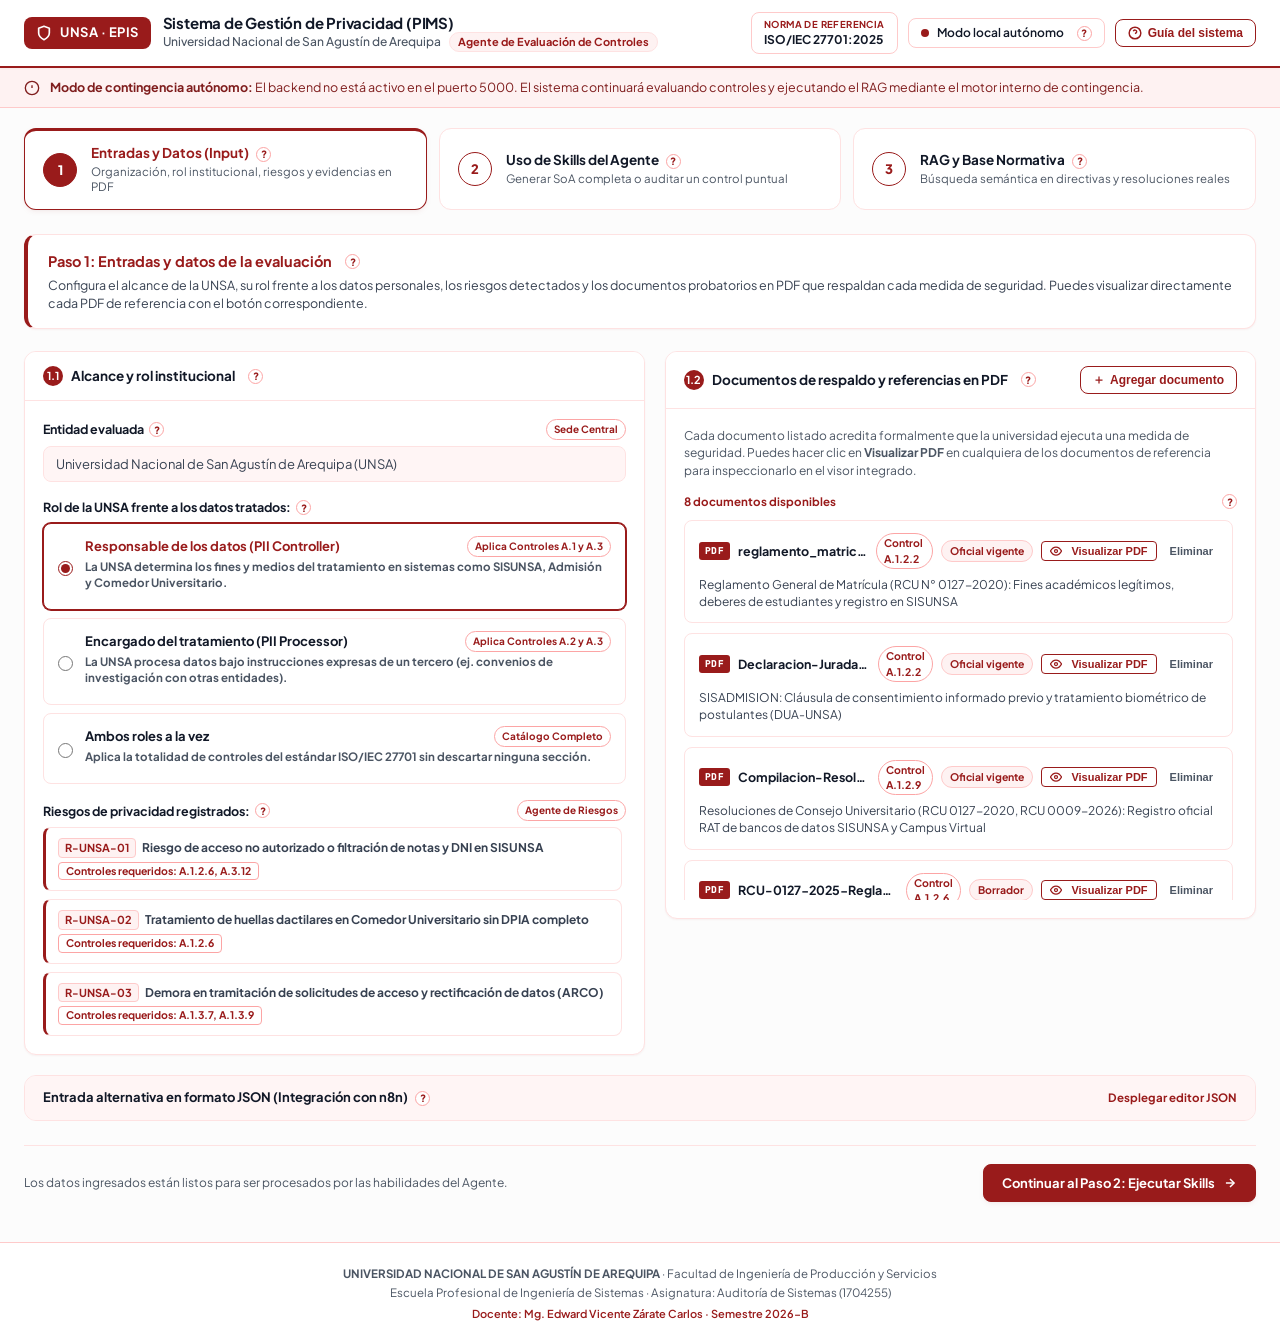
==== commit d223b5fe: "feat(ui): optimizar paso 1 de entradas, visor y subida de PDFs y paleta estricta en blanco y rojo" ====
--- a/tif-pims-controles/static/index.html
+++ b/tif-pims-controles/static/index.html
@@ -29,14 +29,14 @@
 
       <div class="header-meta">
         <div class="meta-pill-box">
-          <span class="meta-sub">Estándar internacional</span>
+          <span class="meta-sub">Norma de referencia</span>
           <span class="meta-main">ISO/IEC 27701:2025</span>
         </div>
 
         <div class="connection-status" id="connection-status" title="Estado de la conexión con el servidor">
-          <span class="status-dot online" id="status-dot"></span>
+          <span class="status-dot" id="status-dot"></span>
           <span id="status-text">Servidor conectado (:5000)</span>
-          <span class="info-help" data-tooltip="Indica si el servicio en segundo plano está respondiendo. Si no está activo, el sistema continúa funcionando en modo local en el navegador.">?</span>
+          <span class="info-help" data-tooltip="Indica si el servicio de auditoría en segundo plano está respondiendo.">?</span>
         </div>
 
         <button class="btn-help-trigger" id="btn-abrir-guia" type="button">
@@ -75,9 +75,9 @@
         <div class="step-nav-content">
           <div class="step-nav-title">
             Entradas y Datos (Input)
-            <span class="info-help" data-tooltip="Paso 1: Define el alcance de la universidad, su rol y los documentos oficiales que sustentan el cumplimiento.">?</span>
-          </div>
-          <div class="step-nav-desc">Organización, rol institucional, riesgos y evidencias</div>
+            <span class="info-help" data-tooltip="Paso 1: Define el alcance de la universidad, su rol y los documentos probatorios en PDF que sustentan cada control.">?</span>
+          </div>
+          <div class="step-nav-desc">Organización, rol institucional, riesgos y evidencias en PDF</div>
         </div>
       </button>
 
@@ -115,7 +115,7 @@
             <span class="info-help" data-tooltip="Este es el punto de partida. Aquí defines los datos que el Agente necesita para trabajar.">?</span>
           </h3>
           <p>
-            Configura el alcance de la UNSA, su rol frente a los datos personales, los riesgos identificados y los documentos probatorios que respaldan cada medida de seguridad.
+            Configura el alcance de la UNSA, su rol frente a los datos personales, los riesgos detectados y los documentos probatorios en PDF que respaldan cada medida de seguridad. Puedes visualizar directamente cada PDF de referencia con el botón correspondiente.
           </p>
         </div>
       </div>
@@ -150,7 +150,7 @@
                 </label>
               </div>
 
-              <!-- Selector de Roles con Tarjetas Seleccionables -->
+              <!-- Selector de Roles -->
               <div class="role-options">
                 <label class="role-opt selected" id="opt-responsable">
                   <input type="radio" name="rol-eval" value="responsable" checked>
@@ -202,13 +202,13 @@
           </div>
         </div>
 
-        <!-- Columna Derecha: Documentos de Respaldo -->
+        <!-- Columna Derecha: Documentos de Respaldo con Visualizador de PDF -->
         <div class="panel">
           <div class="panel-header header-with-action">
             <h3>
               <span class="panel-header-step">1.2</span>
-              Documentos de respaldo registrados
-              <span class="info-help" data-tooltip="Para que un control se considere cumplido debe existir un documento oficial vigente (resolución o reglamento) que lo acredite.">?</span>
+              Documentos de respaldo y referencias en PDF
+              <span class="info-help" data-tooltip="Para que un control se considere cumplido debe existir un documento oficial vigente (resolución o reglamento) que lo acredite. Cada PDF puede ser visualizado directamente.">?</span>
             </h3>
             <button class="btn-sm" id="btn-abrir-modal-evidencia" type="button">
               <svg width="12" height="12" viewBox="0 0 24 24" fill="none" stroke="currentColor" stroke-width="2.5">
@@ -220,17 +220,17 @@
           </div>
           <div class="panel-body">
             <p class="section-help">
-              Cada documento listado acredita formalmente que la universidad ejecuta una medida de seguridad. Si falta un archivo, el sistema marcará el control como pendiente.
+              Cada documento listado acredita formalmente que la universidad ejecuta una medida de seguridad. Puedes hacer clic en <strong>Visualizar PDF</strong> en cualquiera de los documentos de referencia para inspeccionarlo en el visor integrado.
             </p>
 
             <div class="artifacts-header-bar">
-              <span class="artifacts-count-badge" id="lbl-total-evidencias">Archivos activos</span>
+              <span class="artifacts-count-badge" id="lbl-total-evidencias">Archivos disponibles</span>
               <span class="info-help" data-tooltip="Cantidad de documentos oficiales cargados en este momento.">?</span>
             </div>
 
-            <!-- Lista de Evidencias -->
+            <!-- Lista de Evidencias con botón Ver PDF -->
             <div id="contenedor-artefactos" class="artifacts-stack">
-              <!-- Renderizado dinámico -->
+              <!-- Renderizado dinámico con botón Visualizar PDF -->
             </div>
 
             <!-- Formulario Desplegable para Agregar Evidencia -->
@@ -256,12 +256,30 @@
                 </div>
               </div>
               <div class="field-group">
-                <label>Nombre del archivo o resolución:</label>
-                <input type="text" id="txt-nuevo-archivo" placeholder="ej. Resolucion-Rectoral-0127-2025-UNSA.pdf" class="form-control">
+                <label>
+                  Subir archivo PDF de referencia:
+                  <span class="info-help" data-tooltip="Selecciona un archivo PDF desde tu equipo para adjuntarlo y habilitar su botón de visualización.">?</span>
+                </label>
+                <input type="file" id="file-nuevo-pdf" accept=".pdf" class="form-control" style="cursor: pointer; padding: 7px 10px;">
+              </div>
+              <div class="field-group">
+                <label>
+                  Nombre del archivo o resolución en PDF:
+                  <span class="info-help" data-tooltip="Nombre formal con extensión .pdf. Se rellena solo al seleccionar un archivo o puedes elegir un reglamento oficial de la lista.">?</span>
+                </label>
+                <input type="text" id="txt-nuevo-archivo" placeholder="ej. RCU-0127-2025-Reglamento-Comedor-Universitario.pdf" class="form-control" list="lista-sugerencias-pdf">
+                <datalist id="lista-sugerencias-pdf">
+                  <option value="RCU-0127-2025-Reglamento-Comedor-Universitario.pdf">Reglamento de Comedor (RCU 0127-2025 - Biometría)</option>
+                  <option value="reglamento_matricula_2020_modi.pdf">Reglamento de Matrícula (RCU 0127-2020 - SISUNSA)</option>
+                  <option value="Declaracion-Jurada-Admision-Mayor-Edad.pdf">Declaración Jurada Admisión Mayor de Edad</option>
+                  <option value="Declaracion-Jurada-Admision-Menor-Edad.pdf">Declaración Jurada Admisión Menor de Edad</option>
+                  <option value="Compilacion-Resoluciones-Sistemas-Oficiales-UNSA.pdf">Compilación de Resoluciones Sistemas UNSA</option>
+                  <option value="TUPA-Procedimiento-Derechos-ARCO-UNSA.pdf">TUPA Procedimiento Derechos ARCO UNSA</option>
+                </datalist>
               </div>
               <div class="field-group">
                 <label>¿Qué acredita este documento?:</label>
-                <input type="text" id="txt-nueva-desc" placeholder="ej. Reglamento de Comedor que fija el consentimiento de huellas dactilares" class="form-control">
+                <input type="text" id="txt-nueva-desc" placeholder="ej. Reglamento que fija el consentimiento de huellas dactilares y bases legítimas" class="form-control">
               </div>
               <div class="form-buttons">
                 <button class="btn-primary-sm" id="btn-guardar-documento" type="button">Guardar documento</button>
@@ -279,7 +297,7 @@
             Entrada alternativa en formato JSON (Integración con n8n)
             <span class="info-help" data-tooltip="Permite enviar las mismas entradas del Paso 1 mediante un bloque JSON estructurado o conectar flujos automáticos.">?</span>
           </h4>
-          <span style="font-size: 11.5px; color: var(--slate-500);">Desplegar editor JSON</span>
+          <span style="font-size: 11.5px; color: var(--red-primary); font-weight: 700;">Desplegar editor JSON</span>
         </div>
         <div class="json-input-body" id="json-accordion-body">
           <div class="field-group">
@@ -317,7 +335,7 @@
 
       <!-- Pie de Navegación del Paso 1 -->
       <div class="step-navigation-footer">
-        <div style="font-size: 12px; color: var(--slate-500);">
+        <div style="font-size: 12px; color: var(--text-muted);">
           Los datos ingresados están listos para ser procesados por las habilidades del Agente.
         </div>
         <button class="btn-primary" id="btn-ir-paso-2" type="button">
@@ -346,9 +364,8 @@
         </div>
       </div>
 
-      <!-- Selector Didáctico de Skills -->
+      <!-- Selector de Skills -->
       <div class="skills-selection-grid">
-        <!-- Skill 1: Generar SoA -->
         <div class="skill-card">
           <div>
             <span class="skill-card-badge">Skill Principal</span>
@@ -368,7 +385,6 @@
           </button>
         </div>
 
-        <!-- Skill 2: Verificar Control Individual -->
         <div class="skill-card">
           <div>
             <span class="skill-card-badge">Skill Puntual</span>
@@ -393,7 +409,7 @@
         </div>
       </div>
 
-      <!-- PANEL DE RESULTADOS DE LA SKILL (DASHBOARD SOA) -->
+      <!-- PANEL DE RESULTADOS DE LA SKILL -->
       <section id="panel-resultados-soa" class="panel result-panel" style="display: none;">
         <div class="panel-header header-with-action">
           <div>
@@ -422,7 +438,6 @@
         </div>
 
         <div class="panel-body">
-          <!-- Barra de Cumplimiento -->
           <div class="compliance-progress-box">
             <div class="compliance-progress-header">
               <span class="compliance-title">
@@ -438,7 +453,6 @@
             </div>
           </div>
 
-          <!-- Métricas Resumidas -->
           <div class="metrics-row">
             <div class="metric-box">
               <span class="metric-val" id="num-evaluados">0</span>
@@ -448,21 +462,21 @@
               </span>
             </div>
             <div class="metric-box">
-              <span class="metric-val text-navy" id="num-aplican">0</span>
+              <span class="metric-val text-red" id="num-aplican">0</span>
               <span class="metric-title">
                 Aplican a la UNSA
                 <span class="info-help" data-tooltip="Controles exigidos según el rol institucional.">?</span>
               </span>
             </div>
             <div class="metric-box">
-              <span class="metric-val text-green" id="num-implementados">0</span>
+              <span class="metric-val text-red" id="num-implementados">0</span>
               <span class="metric-title">
                 Cumplidos (Oficiales)
                 <span class="info-help" data-tooltip="Respaldados por reglamentos o resoluciones vigentes.">?</span>
               </span>
             </div>
             <div class="metric-box">
-              <span class="metric-val text-amber" id="num-parciales">0</span>
+              <span class="metric-val text-red" id="num-parciales">0</span>
               <span class="metric-title">
                 En trámite (Parciales)
                 <span class="info-help" data-tooltip="Controles con avance pero sin aprobación formal definitiva.">?</span>
@@ -477,7 +491,6 @@
             </div>
           </div>
 
-          <!-- Alerta de Gobernanza -->
           <div class="governance-notice">
             <div class="notice-col-icon">
               <svg width="20" height="20" viewBox="0 0 24 24" fill="none" stroke="currentColor" stroke-width="2">
@@ -493,7 +506,6 @@
             </div>
           </div>
 
-          <!-- Buscador en Vivo y Filtros de la Tabla -->
           <div class="table-toolbar">
             <div class="table-search-box">
               <svg class="table-search-icon" viewBox="0 0 24 24" fill="none" stroke="currentColor" stroke-width="2">
@@ -519,7 +531,6 @@
             </div>
           </div>
 
-          <!-- Tabla Formal de la SoA -->
           <div class="table-responsive">
             <table class="soa-official-table" id="tabla-soa-oficial">
               <thead>
@@ -564,7 +575,6 @@
             </table>
           </div>
 
-          <!-- Cuadro de Tareas Pendientes (Brechas) -->
           <div class="gap-analysis-box" id="cuadro-brechas">
             <div class="gap-header">
               <h4>Tareas pendientes para subsanar brechas</h4>
@@ -613,7 +623,6 @@
         </div>
       </div>
 
-      <!-- Diagrama Didáctico: ¿Cómo funciona el RAG aquí? -->
       <div class="rag-explainer-grid">
         <div class="rag-explainer-step">
           <div class="rag-explainer-num">1</div>
@@ -640,7 +649,6 @@
         </div>
       </div>
 
-      <!-- PROBADOR INTERACTIVO DEL RAG EN VIVO -->
       <div class="rag-playground-panel">
         <div class="rag-playground-header">
           <h4>
@@ -663,7 +671,6 @@
           </button>
         </div>
 
-        <!-- Sugerencias Clicables Didácticas -->
         <div class="rag-suggestions-row">
           <span>Consultas de ejemplo:</span>
           <button class="rag-chip" data-query="comedor universitario huella dactilar biométrica" type="button">Huellas del comedor</button>
@@ -672,15 +679,13 @@
           <button class="rag-chip" data-query="gestión de incidentes de seguridad y brechas" type="button">Incidentes de seguridad</button>
         </div>
 
-        <!-- Salida del RAG -->
         <div class="rag-output-box" id="rag-output-container">
-          <div style="color: var(--slate-500); font-size: 12.5px; text-align: center; padding: 20px 0;">
+          <div style="color: var(--text-muted); font-size: 12.5px; text-align: center; padding: 20px 0;">
             Escribe una consulta arriba o presiona un botón de ejemplo para probar la búsqueda semántica en los documentos reales de la UNSA.
           </div>
         </div>
       </div>
 
-      <!-- Repositorio de Documentos Indexados -->
       <div class="panel">
         <div class="panel-header">
           <h3>
@@ -726,7 +731,6 @@
         </div>
       </div>
 
-      <!-- Pie de Navegación del Paso 3 -->
       <div class="step-navigation-footer">
         <button class="btn-secondary" id="btn-volver-paso-2" type="button">
           <svg width="14" height="14" viewBox="0 0 24 24" fill="none" stroke="currentColor" stroke-width="2.5">
@@ -747,6 +751,32 @@
     </section>
   </main>
 
+  <!-- MODAL VISOR INTEGRADO DE DOCUMENTOS PDF -->
+  <div id="modal-visor-pdf" class="modal-overlay" style="display: none;">
+    <div class="modal-card modal-pdf-card">
+      <div class="modal-header">
+        <div class="modal-pdf-title-group">
+          <span class="file-ext-tag">PDF</span>
+          <h3 id="lbl-visor-pdf-titulo">Documento de Referencia Oficial</h3>
+        </div>
+        <div style="display: flex; gap: 8px; align-items: center;">
+          <a id="btn-abrir-pdf-tab" href="#" target="_blank" class="btn-sm" rel="noopener noreferrer">
+            <svg width="12" height="12" viewBox="0 0 24 24" fill="none" stroke="currentColor" stroke-width="2">
+              <path d="M18 13v6a2 2 0 0 1-2 2H5a2 2 0 0 1-2-2V8a2 2 0 0 1 2-2h6"></path>
+              <polyline points="15 3 21 3 21 9"></polyline>
+              <line x1="10" y1="14" x2="21" y2="3"></line>
+            </svg>
+            Abrir en pestaña nueva
+          </a>
+          <button class="btn-close-modal" id="btn-cerrar-visor-pdf" type="button">&times;</button>
+        </div>
+      </div>
+      <div class="modal-body modal-pdf-body">
+        <iframe id="iframe-visor-pdf" src="" class="pdf-iframe" title="Visor de Documento PDF"></iframe>
+      </div>
+    </div>
+  </div>
+
   <!-- Modal de Guía Rápida -->
   <div id="modal-guia" class="modal-overlay" style="display: none;">
     <div class="modal-card">
@@ -759,7 +789,7 @@
           <div class="guide-step-num">1</div>
           <div class="guide-step-content">
             <strong>Paso 1: Entradas (Input)</strong>
-            <p>Configura los datos que el Agente necesita: el rol de la universidad (Responsable o Encargado), los riesgos detectados y los documentos probatorios que acreditan el cumplimiento.</p>
+            <p>Configura los datos que el Agente necesita: el rol de la universidad (Responsable o Encargado), los riesgos detectados y los documentos probatorios en PDF que acreditan el cumplimiento. Puedes abrir y leer cada PDF con el botón <em>Visualizar PDF</em>.</p>
           </div>
         </div>
 
--- a/tif-pims-controles/static/style.css
+++ b/tif-pims-controles/static/style.css
@@ -1,62 +1,59 @@
 /* ==========================================================================
    SISTEMA DE GESTIÓN DE PRIVACIDAD (PIMS) - ISO/IEC 27701:2025
    Universidad Nacional de San Agustín de Arequipa (UNSA)
-   Arquitectura UX: Flujo Secuencial en 3 Pasos
-   1. Entradas (Input) -> 2. Skills del Agente -> 3. Base RAG
-   Diseño: Minimalista, Didáctico y Profesional
-   Paleta: Neutros Tecnológicos (Sin azul ni verde en botones)
+   Diseño: Blanco y Rojo Institucional Estricto
+   Paleta: Blanco (#ffffff) y Rojo/Granate (#991b1b, #b91c1c, #7f1d1d)
+   Cero azul, cero verde, cero emojis. Alta legibilidad y visor de PDFs.
    ========================================================================== */
 
 @import url('https://fonts.googleapis.com/css2?family=Plus+Jakarta+Sans:wght@300;400;500;600;700;800&family=JetBrains+Mono:wght@400;500;600&display=swap');
 
 :root {
-  /* Identidad Institucional UNSA */
-  --unsa-burgundy: #701a2b;
-  --unsa-burgundy-dark: #50131e;
-  --unsa-burgundy-light: #881337;
-  --unsa-burgundy-subtle: #fdf2f4;
+  /* Paleta Estricta: Blanco y Rojo */
+  --bg-main: #ffffff;
+  --bg-subtle: #fcfcfc;
+  --bg-rose: #fef2f2;
+  --bg-rose-subtle: #fff5f5;
   
-  /* Escala Neutral */
-  --slate-950: #090d16;
-  --slate-900: #111827;
-  --slate-800: #1f2937;
-  --slate-700: #374151;
-  --slate-600: #4b5563;
-  --slate-500: #6b7280;
-  --slate-400: #9ca3af;
-  --slate-300: #d1d5db;
-  --slate-200: #e5e7eb;
-  --slate-100: #f3f4f6;
-  --slate-50:  #f9fafb;
-  --surface-card: #ffffff;
+  --red-deep: #7f1d1d;
+  --red-primary: #991b1b;
+  --red-vivid: #b91c1c;
+  --red-light: #dc2626;
+  --red-border: #fca5a5;
+  --red-border-light: #fecaca;
+  --red-border-subtle: #fee2e2;
   
-  /* Botones (Cero azul, cero verde) */
-  --btn-primary-bg: #111827;
-  --btn-primary-hover: #1f2937;
-  --btn-primary-text: #ffffff;
+  --text-dark: #111827;
+  --text-body: #374151;
+  --text-muted: #4b5563;
+  --text-red: #991b1b;
   
-  --btn-secondary-bg: #ffffff;
-  --btn-secondary-hover: #f9fafb;
-  --btn-secondary-border: #d1d5db;
-  --btn-secondary-text: #1f2937;
+  /* Botones Rojo y Blanco */
+  --btn-red-bg: #991b1b;
+  --btn-red-hover: #7f1d1d;
+  --btn-red-text: #ffffff;
   
-  /* Medidas y Bordes */
-  --radius-xs: 5px;
+  --btn-white-bg: #ffffff;
+  --btn-white-border: #b91c1c;
+  --btn-white-text: #991b1b;
+  --btn-white-hover-bg: #fef2f2;
+
+  --radius-xs: 4px;
   --radius-sm: 8px;
   --radius-md: 12px;
   --radius-lg: 16px;
   --radius-pill: 9999px;
   
-  --shadow-xs: 0 1px 2px 0 rgba(0, 0, 0, 0.04);
-  --shadow-sm: 0 2px 6px -1px rgba(0, 0, 0, 0.06), 0 1px 3px -1px rgba(0, 0, 0, 0.04);
-  --shadow-md: 0 6px 16px -2px rgba(0, 0, 0, 0.07), 0 2px 6px -1px rgba(0, 0, 0, 0.04);
-  --shadow-lg: 0 12px 28px -4px rgba(0, 0, 0, 0.12), 0 4px 10px -2px rgba(0, 0, 0, 0.05);
+  --shadow-xs: 0 1px 2px 0 rgba(153, 27, 27, 0.05);
+  --shadow-sm: 0 2px 6px -1px rgba(153, 27, 27, 0.08), 0 1px 3px -1px rgba(0, 0, 0, 0.04);
+  --shadow-md: 0 6px 18px -2px rgba(153, 27, 27, 0.10), 0 2px 6px -1px rgba(0, 0, 0, 0.04);
+  --shadow-lg: 0 14px 32px -4px rgba(153, 27, 27, 0.14), 0 4px 12px -2px rgba(0, 0, 0, 0.05);
   
   --transition-fast: 0.15s ease;
   --transition-normal: 0.25s ease;
 }
 
-/* Reset y base */
+/* Reset */
 *, *::before, *::after {
   box-sizing: border-box;
   margin: 0;
@@ -65,8 +62,8 @@
 
 body {
   font-family: 'Plus Jakarta Sans', -apple-system, BlinkMacSystemFont, 'Segoe UI', Roboto, sans-serif;
-  background-color: var(--slate-50);
-  color: var(--slate-800);
+  background-color: var(--bg-subtle);
+  color: var(--text-dark);
   line-height: 1.5;
   font-size: 13.5px;
   -webkit-font-smoothing: antialiased;
@@ -81,24 +78,23 @@
   height: 7px;
 }
 ::-webkit-scrollbar-track {
-  background: var(--slate-100);
+  background: var(--bg-rose-subtle);
 }
 ::-webkit-scrollbar-thumb {
-  background: var(--slate-300);
+  background: var(--red-border);
   border-radius: 4px;
 }
 ::-webkit-scrollbar-thumb:hover {
-  background: var(--slate-400);
+  background: var(--red-primary);
 }
 
 /* 1. Header */
 .header-gob {
-  background: var(--surface-card);
-  border-bottom: 1px solid var(--slate-200);
+  background: #ffffff;
+  border-bottom: 2px solid var(--red-primary);
   position: sticky;
   top: 0;
   z-index: 50;
-  backdrop-filter: blur(8px);
   box-shadow: var(--shadow-xs);
 }
 
@@ -124,7 +120,7 @@
   align-items: center;
   gap: 8px;
   padding: 6px 12px;
-  background: var(--unsa-burgundy);
+  background: var(--red-primary);
   color: #ffffff;
   border-radius: var(--radius-sm);
   font-weight: 700;
@@ -140,7 +136,7 @@
 .titulos-gob h1 {
   font-size: 15px;
   font-weight: 700;
-  color: var(--slate-900);
+  color: var(--text-dark);
   letter-spacing: -0.2px;
   line-height: 1.2;
 }
@@ -148,7 +144,7 @@
 .titulos-gob h2 {
   font-size: 12px;
   font-weight: 500;
-  color: var(--slate-500);
+  color: var(--text-muted);
   display: flex;
   align-items: center;
   gap: 8px;
@@ -156,12 +152,13 @@
 
 .titulos-gob .system-component-title {
   font-size: 11px;
-  font-weight: 600;
-  color: var(--unsa-burgundy);
-  background: var(--unsa-burgundy-subtle);
+  font-weight: 700;
+  color: var(--red-primary);
+  background: var(--bg-rose);
   padding: 1px 8px;
   border-radius: var(--radius-pill);
   display: inline-block;
+  border: 1px solid var(--red-border-subtle);
 }
 
 .header-meta {
@@ -173,37 +170,37 @@
 .meta-pill-box {
   display: flex;
   flex-direction: column;
-  background: var(--slate-100);
+  background: #ffffff;
   padding: 4px 12px;
   border-radius: var(--radius-sm);
-  border: 1px solid var(--slate-200);
+  border: 1px solid var(--red-border-light);
 }
 
 .meta-sub {
   font-size: 9.5px;
   font-weight: 700;
-  color: var(--slate-500);
+  color: var(--red-primary);
   text-transform: uppercase;
   letter-spacing: 0.4px;
 }
 
 .meta-main {
   font-size: 12px;
+  font-weight: 700;
+  color: var(--text-dark);
+}
+
+.connection-status {
+  display: flex;
+  align-items: center;
+  gap: 8px;
+  font-size: 12px;
   font-weight: 600;
-  color: var(--slate-800);
-}
-
-.connection-status {
-  display: flex;
-  align-items: center;
-  gap: 8px;
-  font-size: 12px;
-  font-weight: 600;
-  color: var(--slate-700);
+  color: var(--text-dark);
   padding: 5px 12px;
-  background: var(--slate-100);
-  border-radius: var(--radius-sm);
-  border: 1px solid var(--slate-200);
+  background: #ffffff;
+  border-radius: var(--radius-sm);
+  border: 1px solid var(--red-border-light);
 }
 
 .status-dot {
@@ -211,14 +208,7 @@
   height: 8px;
   border-radius: 50%;
   display: inline-block;
-}
-
-.status-dot.online {
-  background-color: #15803d;
-}
-
-.status-dot.offline {
-  background-color: #b45309;
+  background-color: var(--red-primary);
 }
 
 .btn-help-trigger {
@@ -226,26 +216,24 @@
   align-items: center;
   gap: 6px;
   background: #ffffff;
-  border: 1px solid var(--slate-300);
+  border: 1px solid var(--red-primary);
   padding: 6px 12px;
   border-radius: var(--radius-sm);
   font-size: 12px;
-  font-weight: 600;
-  color: var(--slate-700);
+  font-weight: 700;
+  color: var(--red-primary);
   cursor: pointer;
   transition: var(--transition-fast);
 }
 
 .btn-help-trigger:hover {
-  background: var(--slate-100);
-  color: var(--slate-900);
-  border-color: var(--slate-400);
-}
-
-/* Alerta de conexión */
+  background: var(--bg-rose);
+  color: var(--red-deep);
+}
+
 .server-notice {
-  background: #fffbeb;
-  border-bottom: 1px solid #fef08a;
+  background: var(--bg-rose);
+  border-bottom: 1px solid var(--red-border-light);
   padding: 10px 24px;
 }
 
@@ -253,19 +241,21 @@
   max-width: 1320px;
   margin: 0 auto;
   font-size: 12.5px;
-  color: #78350f;
+  color: var(--red-deep);
   display: flex;
   align-items: center;
   gap: 10px;
 }
 
 .notice-container code {
-  background: #fef9c3;
+  background: #ffffff;
   padding: 2px 6px;
   border-radius: 4px;
   font-family: 'JetBrains Mono', monospace;
   font-size: 11.5px;
-  border: 1px solid #fde047;
+  border: 1px solid var(--red-border-light);
+  color: var(--red-primary);
+  font-weight: 700;
 }
 
 /* 2. Contenedor Principal */
@@ -277,7 +267,7 @@
   flex: 1;
 }
 
-/* 3. STEPPER VISUAL DE 3 PASOS (Flujo Mental del Sistema) */
+/* 3. STEPPER VISUAL (Rojo y Blanco) */
 .workflow-stepper {
   display: grid;
   grid-template-columns: 1fr 1fr 1fr;
@@ -296,7 +286,7 @@
   align-items: center;
   gap: 14px;
   background: #ffffff;
-  border: 1.5px solid var(--slate-200);
+  border: 1.5px solid var(--red-border-subtle);
   border-radius: var(--radius-md);
   padding: 14px 18px;
   cursor: pointer;
@@ -305,48 +295,39 @@
   font-family: inherit;
   color: inherit;
   position: relative;
-  overflow: hidden;
 }
 
 .step-card-nav:hover {
-  border-color: var(--slate-300);
-  background: var(--slate-50);
+  border-color: var(--red-border);
+  background: var(--bg-rose-subtle);
 }
 
 .step-card-nav.active {
-  border-color: var(--slate-900);
+  border-color: var(--red-primary);
   background: #ffffff;
   box-shadow: var(--shadow-sm);
-}
-
-.step-card-nav.active::after {
-  content: "";
-  position: absolute;
-  top: 0; left: 0; right: 0;
-  height: 3px;
-  background: var(--unsa-burgundy);
+  border-top: 3px solid var(--red-primary);
 }
 
 .step-number-circle {
   width: 34px;
   height: 34px;
   border-radius: 50%;
-  background: var(--slate-100);
-  color: var(--slate-700);
+  background: #ffffff;
+  color: var(--red-primary);
   font-size: 13px;
   font-weight: 800;
   display: flex;
   align-items: center;
   justify-content: center;
   flex-shrink: 0;
-  border: 1px solid var(--slate-200);
+  border: 1.5px solid var(--red-primary);
   transition: var(--transition-fast);
 }
 
 .step-card-nav.active .step-number-circle {
-  background: var(--slate-900);
+  background: var(--red-primary);
   color: #ffffff;
-  border-color: var(--slate-900);
 }
 
 .step-nav-content {
@@ -357,13 +338,17 @@
 .step-nav-title {
   font-size: 13.5px;
   font-weight: 700;
-  color: var(--slate-900);
+  color: var(--text-dark);
   line-height: 1.25;
+}
+
+.step-card-nav.active .step-nav-title {
+  color: var(--red-primary);
 }
 
 .step-nav-desc {
   font-size: 11.5px;
-  color: var(--slate-500);
+  color: var(--text-muted);
   margin-top: 2px;
   line-height: 1.35;
 }
@@ -376,23 +361,23 @@
   width: 15px;
   height: 15px;
   border-radius: 50%;
-  background: var(--slate-200);
-  color: var(--slate-600);
+  background: #ffffff;
+  color: var(--red-primary);
   font-size: 10px;
-  font-weight: 700;
+  font-weight: 800;
   line-height: 1;
   cursor: help;
   position: relative;
   vertical-align: middle;
   margin-left: 5px;
   transition: all var(--transition-fast);
-  border: 1px solid var(--slate-300);
+  border: 1px solid var(--red-border);
 }
 
 .info-help:hover, .info-help:focus {
-  background: var(--slate-900);
+  background: var(--red-primary);
   color: #ffffff;
-  border-color: var(--slate-900);
+  border-color: var(--red-primary);
 }
 
 .info-help::after {
@@ -401,18 +386,19 @@
   bottom: calc(100% + 8px);
   left: 50%;
   transform: translateX(-50%) translateY(4px);
-  background: #111827;
-  color: #f9fafb;
+  background: #ffffff;
+  color: var(--text-dark);
   padding: 8px 12px;
   border-radius: 6px;
   font-size: 11.5px;
-  font-weight: 400;
+  font-weight: 500;
   line-height: 1.45;
   width: max-content;
   max-width: 260px;
   white-space: normal;
   text-align: left;
-  box-shadow: 0 8px 20px -4px rgba(0, 0, 0, 0.25);
+  box-shadow: var(--shadow-lg);
+  border: 1px solid var(--red-border);
   pointer-events: none;
   opacity: 0;
   visibility: hidden;
@@ -427,7 +413,7 @@
   left: 50%;
   transform: translateX(-50%);
   border: 4px solid transparent;
-  border-top-color: #111827;
+  border-top-color: var(--red-border);
   pointer-events: none;
   opacity: 0;
   visibility: hidden;
@@ -446,7 +432,7 @@
   visibility: visible;
 }
 
-/* 5. Vistas de cada Paso (Tabs del Stepper) */
+/* 5. Vistas de cada Paso */
 .step-pane {
   display: none;
   animation: fadeIn 0.2s ease-out;
@@ -461,11 +447,10 @@
   to { opacity: 1; transform: translateY(0); }
 }
 
-/* Tarjeta explicativa de cada paso */
 .step-intro-banner {
   background: #ffffff;
-  border: 1px solid var(--slate-200);
-  border-left: 4px solid var(--unsa-burgundy);
+  border: 1px solid var(--red-border-subtle);
+  border-left: 4px solid var(--red-primary);
   border-radius: var(--radius-md);
   padding: 16px 20px;
   margin-bottom: 22px;
@@ -473,12 +458,13 @@
   align-items: center;
   justify-content: space-between;
   gap: 16px;
+  box-shadow: var(--shadow-xs);
 }
 
 .step-intro-content h3 {
   font-size: 14.5px;
   font-weight: 700;
-  color: var(--slate-900);
+  color: var(--red-primary);
   display: flex;
   align-items: center;
   gap: 8px;
@@ -486,12 +472,12 @@
 
 .step-intro-content p {
   font-size: 12.5px;
-  color: var(--slate-600);
+  color: var(--text-body);
   margin-top: 3px;
   line-height: 1.45;
 }
 
-/* 6. Layout Grid de Columnas */
+/* 6. Layout Grid */
 .layout-grid {
   display: grid;
   grid-template-columns: 1.05fr 1fr;
@@ -505,18 +491,21 @@
   }
 }
 
-/* Paneles */
 .panel {
-  background: var(--surface-card);
-  border: 1px solid var(--slate-200);
+  background: #ffffff;
+  border: 1px solid var(--red-border-subtle);
   border-radius: var(--radius-md);
   box-shadow: var(--shadow-xs);
   overflow: hidden;
 }
 
+.panel:hover {
+  border-color: var(--red-border-light);
+}
+
 .panel-header {
   padding: 14px 18px;
-  border-bottom: 1px solid var(--slate-100);
+  border-bottom: 1px solid var(--red-border-subtle);
   display: flex;
   align-items: center;
   justify-content: space-between;
@@ -527,7 +516,7 @@
 .panel-header h3 {
   font-size: 13.5px;
   font-weight: 700;
-  color: var(--slate-900);
+  color: var(--text-dark);
   display: flex;
   align-items: center;
   gap: 8px;
@@ -537,7 +526,7 @@
   width: 20px;
   height: 20px;
   border-radius: 50%;
-  background: var(--slate-900);
+  background: var(--red-primary);
   color: #ffffff;
   font-size: 11px;
   font-weight: 700;
@@ -568,8 +557,8 @@
 
 .field-group label {
   font-size: 12.5px;
-  font-weight: 600;
-  color: var(--slate-700);
+  font-weight: 700;
+  color: var(--text-dark);
   display: inline-flex;
   align-items: center;
 }
@@ -577,25 +566,25 @@
 .form-control {
   width: 100%;
   padding: 9px 12px;
-  border: 1px solid var(--slate-300);
+  border: 1px solid var(--red-border-light);
   border-radius: var(--radius-sm);
   font-family: inherit;
   font-size: 13px;
-  color: var(--slate-800);
+  color: var(--text-dark);
   background-color: #ffffff;
   transition: var(--transition-fast);
   outline: none;
 }
 
 .form-control:focus {
-  border-color: var(--slate-900);
-  box-shadow: 0 0 0 2px rgba(17, 24, 39, 0.1);
+  border-color: var(--red-primary);
+  box-shadow: 0 0 0 2px rgba(185, 28, 28, 0.12);
 }
 
 .form-control[readonly] {
-  background-color: var(--slate-50);
-  color: var(--slate-600);
-  border-color: var(--slate-200);
+  background-color: var(--bg-rose-subtle);
+  color: var(--text-body);
+  border-color: var(--red-border-subtle);
   cursor: default;
 }
 
@@ -611,7 +600,7 @@
   align-items: flex-start;
   gap: 12px;
   padding: 12px 14px;
-  border: 1.5px solid var(--slate-200);
+  border: 1.5px solid var(--red-border-subtle);
   border-radius: var(--radius-sm);
   background: #ffffff;
   cursor: pointer;
@@ -619,22 +608,22 @@
 }
 
 .role-opt:hover {
-  border-color: var(--slate-300);
-  background: var(--slate-50);
+  border-color: var(--red-border);
+  background: var(--bg-rose-subtle);
 }
 
 .role-opt input[type="radio"] {
   margin-top: 3px;
-  accent-color: var(--slate-900);
+  accent-color: var(--red-primary);
   width: 15px;
   height: 15px;
   cursor: pointer;
 }
 
 .role-opt.selected {
-  border-color: var(--slate-900);
-  background: #ffffff;
-  box-shadow: 0 0 0 1px var(--slate-900);
+  border-color: var(--red-primary);
+  background: #ffffff;
+  box-shadow: 0 0 0 1px var(--red-primary);
 }
 
 .opt-desc {
@@ -652,12 +641,16 @@
 .opt-desc strong {
   font-size: 13px;
   font-weight: 700;
-  color: var(--slate-900);
+  color: var(--text-dark);
+}
+
+.role-opt.selected .opt-desc strong {
+  color: var(--red-primary);
 }
 
 .opt-desc p {
   font-size: 11.5px;
-  color: var(--slate-500);
+  color: var(--text-muted);
   line-height: 1.4;
   margin-bottom: 6px;
 }
@@ -668,9 +661,9 @@
   font-weight: 700;
   padding: 2px 7px;
   border-radius: var(--radius-pill);
-  background: var(--slate-100);
-  color: var(--slate-700);
-  border: 1px solid var(--slate-200);
+  background: #ffffff;
+  color: var(--red-primary);
+  border: 1px solid var(--red-border);
 }
 
 /* Riesgos */
@@ -684,21 +677,22 @@
 }
 
 .risk-summary-item {
-  background: var(--slate-50);
-  border: 1px solid var(--slate-200);
+  background: #ffffff;
+  border: 1px solid var(--red-border-subtle);
+  border-left: 3px solid var(--red-primary);
   border-radius: var(--radius-sm);
   padding: 10px 12px;
   font-size: 12px;
-  color: var(--slate-700);
+  color: var(--text-body);
   line-height: 1.4;
 }
 
 .risk-id-tag {
   display: inline-block;
   font-weight: 700;
-  color: #991b1b;
-  background: #fef2f2;
-  border: 1px solid #fecaca;
+  color: var(--red-primary);
+  background: var(--bg-rose);
+  border: 1px solid var(--red-border-light);
   padding: 1px 6px;
   border-radius: 4px;
   font-size: 11px;
@@ -708,9 +702,10 @@
 .agent-tag {
   display: inline-block;
   font-size: 10.5px;
-  font-weight: 600;
-  color: var(--slate-700);
-  background: var(--slate-200);
+  font-weight: 700;
+  color: var(--red-primary);
+  background: #ffffff;
+  border: 1px solid var(--red-border);
   padding: 1px 7px;
   border-radius: 4px;
   margin-top: 4px;
@@ -719,7 +714,7 @@
 /* Documentos de Respaldo */
 .section-help {
   font-size: 12px;
-  color: var(--slate-500);
+  color: var(--text-muted);
   line-height: 1.45;
   margin-bottom: 14px;
 }
@@ -733,33 +728,33 @@
 
 .artifacts-count-badge {
   font-size: 11.5px;
-  font-weight: 600;
-  color: var(--slate-500);
+  font-weight: 700;
+  color: var(--red-primary);
 }
 
 .artifacts-stack {
+  display: flex;
+  flex-direction: column;
+  gap: 10px;
+  max-height: 380px;
+  overflow-y: auto;
+  padding-right: 4px;
+}
+
+.artifact-card {
+  background: #ffffff;
+  border: 1.5px solid var(--red-border-subtle);
+  border-radius: var(--radius-sm);
+  padding: 12px 14px;
   display: flex;
   flex-direction: column;
   gap: 8px;
-  max-height: 340px;
-  overflow-y: auto;
-  padding-right: 4px;
-}
-
-.artifact-card {
-  background: #ffffff;
-  border: 1px solid var(--slate-200);
-  border-radius: var(--radius-sm);
-  padding: 10px 12px;
-  display: flex;
-  flex-direction: column;
-  gap: 6px;
   transition: var(--transition-fast);
 }
 
 .artifact-card:hover {
-  border-color: var(--slate-300);
-  box-shadow: var(--shadow-xs);
+  border-color: var(--red-border);
+  box-shadow: var(--shadow-sm);
 }
 
 .artifact-header-row {
@@ -773,26 +768,26 @@
 .artifact-title-group {
   display: flex;
   align-items: center;
-  gap: 6px;
+  gap: 8px;
   flex: 1;
   min-width: 0;
 }
 
 .file-ext-tag {
   font-size: 9.5px;
-  font-weight: 700;
-  padding: 2px 5px;
+  font-weight: 800;
+  padding: 2px 6px;
   border-radius: 3px;
-  background: var(--slate-100);
-  color: var(--slate-700);
-  border: 1px solid var(--slate-200);
+  background: var(--red-primary);
+  color: #ffffff;
   font-family: 'JetBrains Mono', monospace;
+  letter-spacing: 0.5px;
 }
 
 .artifact-filename {
-  font-size: 12px;
-  font-weight: 600;
-  color: var(--slate-900);
+  font-size: 12.5px;
+  font-weight: 700;
+  color: var(--text-dark);
   white-space: nowrap;
   overflow: hidden;
   text-overflow: ellipsis;
@@ -801,11 +796,11 @@
 .artifact-control-badge {
   font-size: 10.5px;
   font-weight: 700;
-  background: var(--slate-100);
-  color: var(--slate-700);
-  padding: 1px 6px;
+  background: #ffffff;
+  color: var(--red-primary);
+  padding: 1px 7px;
   border-radius: var(--radius-pill);
-  border: 1px solid var(--slate-200);
+  border: 1px solid var(--red-border);
 }
 
 .artifact-actions-group {
@@ -816,59 +811,82 @@
 
 .artifact-status-pill {
   font-size: 10.5px;
-  font-weight: 600;
-  color: #166534;
-  background: #f0fdf4;
-  border: 1px solid #bbf7d0;
-  padding: 1px 7px;
+  font-weight: 700;
+  color: var(--red-primary);
+  background: var(--bg-rose);
+  border: 1px solid var(--red-border-light);
+  padding: 2px 8px;
   border-radius: var(--radius-pill);
+}
+
+/* BOTÓN VISUALIZADOR DE PDF */
+.btn-ver-pdf {
+  display: inline-flex;
+  align-items: center;
+  gap: 5px;
+  background: #ffffff;
+  border: 1px solid var(--red-primary);
+  color: var(--red-primary);
+  font-size: 11px;
+  font-weight: 700;
+  padding: 3px 8px;
+  border-radius: var(--radius-xs);
+  cursor: pointer;
+  transition: var(--transition-fast);
+  text-decoration: none;
+}
+
+.btn-ver-pdf:hover {
+  background: var(--red-primary);
+  color: #ffffff;
 }
 
 .btn-del-artifact {
   background: transparent;
   border: none;
-  color: var(--slate-400);
+  color: var(--text-muted);
   font-size: 11px;
   font-weight: 600;
   cursor: pointer;
-  padding: 2px 4px;
+  padding: 3px 5px;
   border-radius: 3px;
   transition: var(--transition-fast);
 }
 
 .btn-del-artifact:hover {
-  color: #991b1b;
-  background: #fef2f2;
+  color: var(--red-primary);
+  background: var(--bg-rose);
 }
 
 .artifact-description-text {
-  font-size: 11.5px;
-  color: var(--slate-600);
-  line-height: 1.35;
+  font-size: 12px;
+  color: var(--text-body);
+  line-height: 1.4;
 }
 
 .empty-artifacts {
   text-align: center;
   padding: 28px 16px;
-  color: var(--slate-400);
+  color: var(--text-muted);
   font-size: 12.5px;
-  border: 1.5px dashed var(--slate-200);
-  border-radius: var(--radius-sm);
+  border: 1.5px dashed var(--red-border);
+  border-radius: var(--radius-sm);
+  background: #ffffff;
 }
 
 .box-subform {
-  margin-top: 12px;
-  padding: 14px;
-  background: var(--slate-50);
-  border: 1px solid var(--slate-200);
+  margin-top: 14px;
+  padding: 16px;
+  background: #ffffff;
+  border: 1.5px solid var(--red-border);
   border-radius: var(--radius-sm);
 }
 
 .box-subform h4 {
-  font-size: 12.5px;
-  font-weight: 700;
-  color: var(--slate-900);
-  margin-bottom: 10px;
+  font-size: 13px;
+  font-weight: 700;
+  color: var(--red-primary);
+  margin-bottom: 12px;
 }
 
 .form-row {
@@ -884,10 +902,10 @@
   margin-top: 12px;
 }
 
-/* Acordeón para entrada JSON alternativa */
+/* Acordeón JSON */
 .json-input-accordion {
   margin-top: 20px;
-  border: 1px solid var(--slate-200);
+  border: 1px solid var(--red-border-subtle);
   border-radius: var(--radius-md);
   background: #ffffff;
   overflow: hidden;
@@ -895,7 +913,7 @@
 
 .json-input-header {
   padding: 12px 18px;
-  background: var(--slate-50);
+  background: var(--bg-rose-subtle);
   display: flex;
   justify-content: space-between;
   align-items: center;
@@ -905,17 +923,17 @@
 }
 
 .json-input-header:hover {
-  background: var(--slate-100);
+  background: var(--bg-rose);
 }
 
 .json-input-header.open {
-  border-bottom-color: var(--slate-200);
+  border-bottom-color: var(--red-border-light);
 }
 
 .json-input-header h4 {
   font-size: 13px;
   font-weight: 700;
-  color: var(--slate-900);
+  color: var(--text-dark);
 }
 
 .json-input-body {
@@ -928,8 +946,7 @@
 }
 
 /* ==========================================================================
-   7. BOTONES (ESTRICTAMENTE SIN AZUL NI VERDE)
-   Paleta: Neutros Tecnológicos (Carbón / Grafito) y Blanco con Borde
+   7. BOTONES (PALETA ESTRICTA: ROJO Y BLANCO - CERO AZUL, CERO VERDE)
    ========================================================================== */
 
 .btn-primary, .btn-primary-block {
@@ -937,24 +954,24 @@
   align-items: center;
   justify-content: center;
   gap: 8px;
-  background-color: var(--btn-primary-bg);
-  color: var(--btn-primary-text);
-  border: 1px solid var(--btn-primary-bg);
+  background-color: var(--btn-red-bg);
+  color: var(--btn-red-text);
+  border: 1px solid var(--btn-red-bg);
   border-radius: var(--radius-sm);
   padding: 10px 18px;
   font-family: inherit;
   font-size: 13px;
-  font-weight: 600;
+  font-weight: 700;
   cursor: pointer;
   transition: var(--transition-fast);
-  box-shadow: var(--shadow-xs);
+  box-shadow: var(--shadow-sm);
 }
 
 .btn-primary:hover, .btn-primary-block:hover {
-  background-color: var(--btn-primary-hover);
-  border-color: var(--btn-primary-hover);
+  background-color: var(--btn-red-hover);
+  border-color: var(--btn-red-hover);
   transform: translateY(-1px);
-  box-shadow: var(--shadow-sm);
+  box-shadow: var(--shadow-md);
 }
 
 .btn-primary-block {
@@ -967,22 +984,22 @@
   display: inline-flex;
   align-items: center;
   gap: 6px;
-  background-color: var(--btn-secondary-bg);
-  color: var(--btn-secondary-text);
-  border: 1px solid var(--btn-secondary-border);
+  background-color: var(--btn-white-bg);
+  color: var(--btn-white-text);
+  border: 1.5px solid var(--btn-white-border);
   border-radius: var(--radius-sm);
   padding: 8px 14px;
   font-family: inherit;
   font-size: 12.5px;
-  font-weight: 600;
+  font-weight: 700;
   cursor: pointer;
   transition: var(--transition-fast);
 }
 
 .btn-secondary:hover {
-  background-color: var(--btn-secondary-hover);
-  border-color: var(--slate-400);
-  color: var(--slate-900);
+  background-color: var(--btn-white-hover-bg);
+  color: var(--red-deep);
+  border-color: var(--red-deep);
 }
 
 .btn-sm {
@@ -993,57 +1010,54 @@
   font-size: 12px;
   border-radius: var(--radius-sm);
   background-color: #ffffff;
-  border: 1px solid var(--slate-300);
-  color: var(--slate-700);
-  font-weight: 600;
+  border: 1px solid var(--red-primary);
+  color: var(--red-primary);
+  font-weight: 700;
   cursor: pointer;
   transition: var(--transition-fast);
 }
 
 .btn-sm:hover {
-  background-color: var(--slate-100);
-  border-color: var(--slate-400);
-  color: var(--slate-900);
+  background-color: var(--bg-rose);
+  color: var(--red-deep);
 }
 
 .btn-primary-sm {
   padding: 6px 14px;
   font-size: 12px;
   border-radius: var(--radius-sm);
-  background-color: var(--btn-primary-bg);
-  border: 1px solid var(--btn-primary-bg);
+  background-color: var(--btn-red-bg);
+  border: 1px solid var(--btn-red-bg);
   color: #ffffff;
-  font-weight: 600;
+  font-weight: 700;
   cursor: pointer;
   transition: var(--transition-fast);
 }
 
 .btn-primary-sm:hover {
-  background-color: var(--btn-primary-hover);
+  background-color: var(--btn-red-hover);
 }
 
 .btn-secondary-sm {
   padding: 6px 12px;
   font-size: 12px;
   border-radius: var(--radius-sm);
-  background-color: transparent;
-  border: 1px solid var(--slate-300);
-  color: var(--slate-600);
-  font-weight: 600;
+  background-color: #ffffff;
+  border: 1px solid var(--red-border);
+  color: var(--red-primary);
+  font-weight: 700;
   cursor: pointer;
   transition: var(--transition-fast);
 }
 
 .btn-secondary-sm:hover {
-  background-color: var(--slate-100);
-  color: var(--slate-900);
-}
-
-/* Pie de Navegación de cada Paso */
+  background-color: var(--bg-rose);
+}
+
 .step-navigation-footer {
   margin-top: 24px;
   padding-top: 18px;
-  border-top: 1px solid var(--slate-200);
+  border-top: 1px solid var(--red-border-subtle);
   display: flex;
   justify-content: space-between;
   align-items: center;
@@ -1051,7 +1065,7 @@
   gap: 12px;
 }
 
-/* 8. PASO 2: TARJETAS DE SKILLS */
+/* 8. PASO 2: SKILLS Y RESULTADOS */
 .skills-selection-grid {
   display: grid;
   grid-template-columns: 1.2fr 1fr;
@@ -1067,7 +1081,7 @@
 
 .skill-card {
   background: #ffffff;
-  border: 1px solid var(--slate-200);
+  border: 1.5px solid var(--red-border-subtle);
   border-radius: var(--radius-md);
   padding: 20px;
   display: flex;
@@ -1079,7 +1093,7 @@
 }
 
 .skill-card:hover {
-  border-color: var(--slate-300);
+  border-color: var(--red-border);
   box-shadow: var(--shadow-sm);
 }
 
@@ -1089,9 +1103,9 @@
   font-weight: 700;
   padding: 2px 8px;
   border-radius: var(--radius-pill);
-  background: var(--slate-100);
-  color: var(--slate-700);
-  border: 1px solid var(--slate-200);
+  background: var(--bg-rose);
+  color: var(--red-primary);
+  border: 1px solid var(--red-border-light);
   width: max-content;
   margin-bottom: 6px;
 }
@@ -1099,7 +1113,7 @@
 .skill-card h4 {
   font-size: 15px;
   font-weight: 700;
-  color: var(--slate-900);
+  color: var(--text-dark);
   display: flex;
   align-items: center;
   gap: 6px;
@@ -1107,14 +1121,14 @@
 
 .skill-card p {
   font-size: 12.5px;
-  color: var(--slate-600);
+  color: var(--text-body);
   line-height: 1.45;
 }
 
 /* Resultados de la SoA */
 .result-panel {
   margin-top: 24px;
-  border-top: 3px solid var(--unsa-burgundy);
+  border-top: 3px solid var(--red-primary);
   animation: fadeIn 0.25s ease-out;
 }
 
@@ -1142,29 +1156,29 @@
 }
 
 .badge-tag.ok {
-  background: #f0fdf4;
-  color: #166534;
-  border: 1px solid #bbf7d0;
+  background: var(--bg-rose);
+  color: var(--red-primary);
+  border: 1px solid var(--red-border);
 }
 
 .result-panel h2 {
   font-size: 17px;
   font-weight: 800;
-  color: var(--slate-900);
+  color: var(--red-primary);
   letter-spacing: -0.2px;
 }
 
 .result-sub {
   font-size: 12.5px;
-  color: var(--slate-600);
+  color: var(--text-body);
   margin-top: 3px;
   line-height: 1.4;
 }
 
-/* Barra de Cumplimiento */
+/* Barra de Cumplimiento (Rojo y Blanco) */
 .compliance-progress-box {
-  background: var(--slate-50);
-  border: 1px solid var(--slate-200);
+  background: #ffffff;
+  border: 1px solid var(--red-border-light);
   border-radius: var(--radius-sm);
   padding: 14px 18px;
   margin-bottom: 18px;
@@ -1180,21 +1194,22 @@
 .compliance-title {
   font-size: 12.5px;
   font-weight: 700;
-  color: var(--slate-800);
+  color: var(--text-dark);
 }
 
 .compliance-percentage {
   font-size: 14px;
   font-weight: 800;
-  color: #166534;
+  color: var(--red-primary);
 }
 
 .compliance-bar-container {
   height: 8px;
-  background: var(--slate-200);
+  background: var(--bg-rose);
   border-radius: var(--radius-pill);
   overflow: hidden;
   display: flex;
+  border: 1px solid var(--red-border-subtle);
 }
 
 .compliance-bar-seg {
@@ -1202,9 +1217,9 @@
   transition: width 0.5s ease;
 }
 
-.compliance-bar-seg.seg-imp { background-color: #15803d; }
-.compliance-bar-seg.seg-par { background-color: #b45309; }
-.compliance-bar-seg.seg-bre { background-color: #b91c1c; }
+.compliance-bar-seg.seg-imp { background-color: var(--red-primary); }
+.compliance-bar-seg.seg-par { background-color: var(--red-light); }
+.compliance-bar-seg.seg-bre { background-color: var(--red-border); }
 
 /* Métricas */
 .metrics-row {
@@ -1215,8 +1230,8 @@
 }
 
 .metric-box {
-  background: var(--slate-50);
-  border: 1px solid var(--slate-200);
+  background: #ffffff;
+  border: 1px solid var(--red-border-subtle);
   border-radius: var(--radius-sm);
   padding: 14px;
   display: flex;
@@ -1228,23 +1243,22 @@
   font-size: 24px;
   font-weight: 800;
   line-height: 1;
-  color: var(--slate-900);
-}
-
-.metric-val.text-navy { color: var(--unsa-burgundy); }
-.metric-val.text-green { color: #166534; }
-.metric-val.text-amber { color: #92400e; }
-.metric-val.text-red { color: #991b1b; }
+  color: var(--red-primary);
+}
+
+.metric-val.text-navy, .metric-val.text-green, .metric-val.text-amber, .metric-val.text-red {
+  color: var(--red-primary);
+}
 
 .metric-title {
   font-size: 11.5px;
   font-weight: 600;
-  color: var(--slate-500);
+  color: var(--text-muted);
 }
 
 .governance-notice {
-  background: #fffbeb;
-  border: 1px solid #fde68a;
+  background: var(--bg-rose);
+  border: 1px solid var(--red-border);
   border-radius: var(--radius-sm);
   padding: 12px 14px;
   display: flex;
@@ -1256,19 +1270,20 @@
 .notice-col-icon {
   flex-shrink: 0;
   margin-top: 1px;
+  color: var(--red-primary);
 }
 
 .notice-col-text strong {
   font-size: 12.5px;
   font-weight: 700;
-  color: #78350f;
+  color: var(--red-deep);
   display: block;
   margin-bottom: 2px;
 }
 
 .notice-col-text p {
   font-size: 11.5px;
-  color: #78350f;
+  color: var(--red-deep);
   line-height: 1.4;
 }
 
@@ -1281,8 +1296,8 @@
   gap: 12px;
   margin-bottom: 12px;
   padding: 8px 12px;
-  background: var(--slate-50);
-  border: 1px solid var(--slate-200);
+  background: #ffffff;
+  border: 1px solid var(--red-border-subtle);
   border-radius: var(--radius-sm);
 }
 
@@ -1296,14 +1311,14 @@
   width: 100%;
   padding: 6px 10px 6px 30px;
   font-size: 12px;
-  border: 1px solid var(--slate-300);
+  border: 1px solid var(--red-border-light);
   border-radius: var(--radius-sm);
   background: #ffffff;
   outline: none;
 }
 
 .table-search-input:focus {
-  border-color: var(--slate-900);
+  border-color: var(--red-primary);
 }
 
 .table-search-icon {
@@ -1313,7 +1328,7 @@
   transform: translateY(-50%);
   width: 13px;
   height: 13px;
-  color: var(--slate-400);
+  color: var(--red-primary);
 }
 
 .filter-pills {
@@ -1323,34 +1338,34 @@
 }
 
 .filter-pill {
-  border: 1px solid var(--slate-200);
-  background: #ffffff;
-  color: var(--slate-600);
+  border: 1px solid var(--red-border-light);
+  background: #ffffff;
+  color: var(--text-dark);
   padding: 4px 10px;
   border-radius: var(--radius-pill);
   font-family: inherit;
   font-size: 11.5px;
-  font-weight: 600;
+  font-weight: 700;
   cursor: pointer;
   transition: var(--transition-fast);
 }
 
 .filter-pill:hover {
-  border-color: var(--slate-300);
-  color: var(--slate-900);
+  border-color: var(--red-primary);
+  color: var(--red-primary);
 }
 
 .filter-pill.active {
-  background: var(--slate-900);
+  background: var(--red-primary);
   color: #ffffff;
-  border-color: var(--slate-900);
+  border-color: var(--red-primary);
 }
 
 /* Tabla SoA */
 .table-responsive {
   width: 100%;
   overflow-x: auto;
-  border: 1px solid var(--slate-200);
+  border: 1px solid var(--red-border-subtle);
   border-radius: var(--radius-sm);
   margin-bottom: 20px;
   background: #ffffff;
@@ -1364,37 +1379,37 @@
 }
 
 .soa-official-table th {
-  background: var(--slate-50);
-  color: var(--slate-700);
+  background: var(--bg-rose-subtle);
+  color: var(--red-primary);
   font-weight: 700;
   font-size: 11px;
   text-transform: uppercase;
   letter-spacing: 0.3px;
   padding: 10px 12px;
-  border-bottom: 1px solid var(--slate-200);
+  border-bottom: 1.5px solid var(--red-border-light);
   white-space: nowrap;
 }
 
 .soa-official-table td {
   padding: 10px 12px;
-  border-bottom: 1px solid var(--slate-100);
-  color: var(--slate-800);
+  border-bottom: 1px solid var(--red-border-subtle);
+  color: var(--text-dark);
   vertical-align: top;
 }
 
 .soa-official-table tbody tr:hover {
-  background-color: var(--slate-50);
+  background-color: var(--bg-rose-subtle);
 }
 
 .control-code {
   font-family: 'JetBrains Mono', monospace;
   font-weight: 700;
   font-size: 11.5px;
-  background: var(--slate-100);
-  color: var(--slate-800);
+  background: #ffffff;
+  color: var(--red-primary);
   padding: 2px 5px;
   border-radius: 3px;
-  border: 1px solid var(--slate-200);
+  border: 1px solid var(--red-border);
   display: inline-block;
 }
 
@@ -1409,55 +1424,55 @@
 }
 
 .audit-tag-conforme {
-  background: #f0fdf4;
-  color: #166534;
-  border: 1px solid #bbf7d0;
+  background: #ffffff;
+  color: var(--red-primary);
+  border: 1px solid var(--red-primary);
 }
 
 .audit-tag-proceso {
-  background: #fffbeb;
-  color: #92400e;
-  border: 1px solid #fde68a;
+  background: var(--bg-rose);
+  color: var(--red-vivid);
+  border: 1px solid var(--red-border);
 }
 
 .audit-tag-pendiente {
-  background: #fef2f2;
-  color: #991b1b;
-  border: 1px solid #fecaca;
+  background: var(--red-primary);
+  color: #ffffff;
+  border: 1px solid var(--red-primary);
 }
 
 .audit-tag-excluido {
-  background: var(--slate-100);
-  color: var(--slate-500);
-  border: 1px solid var(--slate-200);
+  background: #ffffff;
+  color: var(--text-muted);
+  border: 1px solid var(--red-border-subtle);
 }
 
 .doc-line-item {
   font-size: 11px;
-  color: var(--slate-600);
+  color: var(--text-body);
   margin-bottom: 3px;
   line-height: 1.35;
 }
 
 .directiva-box {
   font-size: 10.5px;
-  color: var(--slate-700);
-  background: var(--slate-100);
-  border: 1px solid var(--slate-200);
+  color: var(--red-deep);
+  background: var(--bg-rose);
+  border: 1px solid var(--red-border-subtle);
   padding: 3px 6px;
   border-radius: 3px;
   line-height: 1.3;
 }
 
 .text-muted-subtle {
-  color: var(--slate-400);
+  color: var(--text-muted);
   font-style: italic;
   font-size: 11px;
 }
 
 .gap-analysis-box {
-  background: var(--slate-50);
-  border: 1px solid var(--slate-200);
+  background: #ffffff;
+  border: 1.5px solid var(--red-border-light);
   border-radius: var(--radius-sm);
   padding: 16px;
 }
@@ -1465,12 +1480,12 @@
 .gap-header h4 {
   font-size: 13.5px;
   font-weight: 700;
-  color: var(--slate-900);
+  color: var(--red-primary);
 }
 
 .gap-header p {
   font-size: 12px;
-  color: var(--slate-500);
+  color: var(--text-muted);
   margin: 2px 0 14px 0;
 }
 
@@ -1482,8 +1497,8 @@
 
 .gap-card {
   background: #ffffff;
-  border: 1px solid var(--slate-200);
-  border-left: 3px solid #b91c1c;
+  border: 1px solid var(--red-border-light);
+  border-left: 3px solid var(--red-primary);
   border-radius: var(--radius-sm);
   padding: 10px 12px;
   display: flex;
@@ -1493,29 +1508,26 @@
 
 .gap-card strong {
   font-size: 12.5px;
-  color: var(--slate-900);
+  color: var(--text-dark);
 }
 
 .gap-card div {
   font-size: 11.5px;
-  color: var(--slate-600);
+  color: var(--text-body);
 }
 
 .gap-card .assigned {
   margin-top: 3px;
   font-size: 11px;
-  color: var(--slate-500);
+  color: var(--text-muted);
 }
 
 .gap-card .assigned span {
   font-weight: 700;
-  color: var(--slate-800);
-}
-
-/* ==========================================================================
-   9. PASO 3: RAG Y BASE DE CONOCIMIENTO
-   ========================================================================== */
-
+  color: var(--red-primary);
+}
+
+/* 9. PASO 3: RAG */
 .rag-explainer-grid {
   display: grid;
   grid-template-columns: repeat(auto-fit, minmax(280px, 1fr));
@@ -1525,7 +1537,7 @@
 
 .rag-explainer-step {
   background: #ffffff;
-  border: 1px solid var(--slate-200);
+  border: 1px solid var(--red-border-subtle);
   border-radius: var(--radius-md);
   padding: 16px;
   display: flex;
@@ -1537,34 +1549,33 @@
   width: 28px;
   height: 28px;
   border-radius: 50%;
-  background: var(--slate-100);
-  color: var(--slate-800);
+  background: var(--bg-rose);
+  color: var(--red-primary);
   font-size: 12px;
   font-weight: 800;
   display: flex;
   align-items: center;
   justify-content: center;
   flex-shrink: 0;
-  border: 1px solid var(--slate-200);
+  border: 1px solid var(--red-border);
 }
 
 .rag-explainer-text strong {
   font-size: 13px;
-  color: var(--slate-900);
+  color: var(--red-primary);
   display: block;
   margin-bottom: 3px;
 }
 
 .rag-explainer-text p {
   font-size: 12px;
-  color: var(--slate-600);
+  color: var(--text-body);
   line-height: 1.4;
 }
 
-/* Probador Interactivo del RAG */
 .rag-playground-panel {
   background: #ffffff;
-  border: 1px solid var(--slate-200);
+  border: 1.5px solid var(--red-border-light);
   border-radius: var(--radius-md);
   padding: 20px;
   margin-bottom: 24px;
@@ -1573,12 +1584,12 @@
 .rag-playground-header h4 {
   font-size: 14px;
   font-weight: 700;
-  color: var(--slate-900);
+  color: var(--red-primary);
 }
 
 .rag-playground-header p {
   font-size: 12px;
-  color: var(--slate-500);
+  color: var(--text-muted);
   margin-top: 2px;
   margin-bottom: 14px;
 }
@@ -1593,14 +1604,14 @@
   flex: 1;
   padding: 10px 14px;
   font-size: 13px;
-  border: 1px solid var(--slate-300);
+  border: 1px solid var(--red-border-light);
   border-radius: var(--radius-sm);
   outline: none;
   font-family: inherit;
 }
 
 .rag-search-input:focus {
-  border-color: var(--slate-900);
+  border-color: var(--red-primary);
 }
 
 .rag-suggestions-row {
@@ -1609,29 +1620,30 @@
   gap: 6px;
   flex-wrap: wrap;
   font-size: 11.5px;
-  color: var(--slate-500);
+  color: var(--text-muted);
   margin-bottom: 16px;
 }
 
 .rag-chip {
-  background: var(--slate-100);
-  border: 1px solid var(--slate-200);
+  background: #ffffff;
+  border: 1px solid var(--red-border);
   padding: 3px 8px;
   border-radius: var(--radius-pill);
   font-size: 11px;
-  color: var(--slate-700);
+  color: var(--red-primary);
+  font-weight: 700;
   cursor: pointer;
   transition: var(--transition-fast);
 }
 
 .rag-chip:hover {
-  background: var(--slate-200);
-  color: var(--slate-900);
+  background: var(--red-primary);
+  color: #ffffff;
 }
 
 .rag-output-box {
-  background: var(--slate-50);
-  border: 1px solid var(--slate-200);
+  background: var(--bg-rose-subtle);
+  border: 1px solid var(--red-border-subtle);
   border-radius: var(--radius-sm);
   padding: 16px;
   min-height: 100px;
@@ -1639,7 +1651,7 @@
 
 .rag-hit-card {
   background: #ffffff;
-  border: 1px solid var(--slate-200);
+  border: 1px solid var(--red-border-light);
   border-radius: var(--radius-sm);
   padding: 12px 14px;
   margin-bottom: 10px;
@@ -1660,7 +1672,7 @@
   font-family: 'JetBrains Mono', monospace;
   font-size: 11px;
   font-weight: 700;
-  color: var(--slate-700);
+  color: var(--red-primary);
 }
 
 .rag-hit-score {
@@ -1668,18 +1680,18 @@
   font-weight: 700;
   padding: 2px 6px;
   border-radius: var(--radius-pill);
-  background: #f0fdf4;
-  color: #166534;
-  border: 1px solid #bbf7d0;
+  background: var(--bg-rose);
+  color: var(--red-primary);
+  border: 1px solid var(--red-border);
 }
 
 .rag-hit-text {
   font-size: 12px;
-  color: var(--slate-700);
+  color: var(--text-body);
   line-height: 1.45;
 }
 
-/* Repositorio Documental */
+/* Documentos RAG */
 .doc-inventory-list {
   display: flex;
   flex-direction: column;
@@ -1687,8 +1699,8 @@
 }
 
 .doc-item-row {
-  background: var(--surface-card);
-  border: 1px solid var(--slate-200);
+  background: #ffffff;
+  border: 1px solid var(--red-border-subtle);
   border-radius: var(--radius-sm);
   padding: 14px;
   display: flex;
@@ -1700,28 +1712,28 @@
 .doc-col-main h4 {
   font-size: 13.5px;
   font-weight: 700;
-  color: var(--slate-900);
+  color: var(--text-dark);
   margin-bottom: 2px;
 }
 
 .doc-col-main p {
   font-size: 12px;
-  color: var(--slate-600);
+  color: var(--text-body);
   margin-bottom: 5px;
 }
 
 .doc-meta {
   font-size: 10.5px;
-  color: var(--slate-400);
+  color: var(--text-muted);
   font-family: 'JetBrains Mono', monospace;
 }
 
 .badge-status.vigente {
   font-size: 11px;
   font-weight: 700;
-  background: #f0fdf4;
-  color: #166534;
-  border: 1px solid #bbf7d0;
+  background: var(--bg-rose);
+  color: var(--red-primary);
+  border: 1px solid var(--red-border);
   padding: 3px 8px;
   border-radius: var(--radius-pill);
 }
@@ -1731,11 +1743,11 @@
   font-family: 'JetBrains Mono', monospace;
   font-size: 12px;
   line-height: 1.5;
-  background: #111827;
-  color: #f3f4f6;
+  background: #ffffff;
+  color: var(--text-dark);
   padding: 14px;
   border-radius: var(--radius-sm);
-  border: 1px solid var(--slate-800);
+  border: 1.5px solid var(--red-border-light);
   outline: none;
   resize: vertical;
 }
@@ -1747,11 +1759,11 @@
   margin-top: 10px;
 }
 
-/* Modal de Guía */
+/* 10. MODAL DEL VISOR DE PDFS */
 .modal-overlay {
   position: fixed;
   top: 0; left: 0; right: 0; bottom: 0;
-  background: rgba(17, 24, 39, 0.45);
+  background: rgba(127, 29, 29, 0.4);
   backdrop-filter: blur(4px);
   z-index: 100;
   display: flex;
@@ -1768,35 +1780,51 @@
   width: 100%;
   box-shadow: var(--shadow-lg);
   overflow: hidden;
-  border: 1px solid var(--slate-200);
+  border: 2px solid var(--red-primary);
+}
+
+.modal-pdf-card {
+  max-width: 960px;
+  width: 95%;
+  height: 85vh;
+  display: flex;
+  flex-direction: column;
 }
 
 .modal-header {
-  padding: 16px 20px;
-  border-bottom: 1px solid var(--slate-100);
+  padding: 14px 18px;
+  border-bottom: 1.5px solid var(--red-border-light);
   display: flex;
   align-items: center;
   justify-content: space-between;
+  background: #ffffff;
 }
 
 .modal-header h3 {
-  font-size: 15px;
-  font-weight: 700;
-  color: var(--slate-900);
+  font-size: 14px;
+  font-weight: 700;
+  color: var(--red-primary);
+}
+
+.modal-pdf-title-group {
+  display: flex;
+  align-items: center;
+  gap: 8px;
 }
 
 .btn-close-modal {
   background: transparent;
   border: none;
-  font-size: 20px;
-  color: var(--slate-400);
+  font-size: 22px;
+  color: var(--red-primary);
   cursor: pointer;
   padding: 4px;
   line-height: 1;
+  font-weight: 700;
 }
 
 .btn-close-modal:hover {
-  color: var(--slate-700);
+  color: var(--red-deep);
 }
 
 .modal-body {
@@ -1804,6 +1832,19 @@
   display: flex;
   flex-direction: column;
   gap: 14px;
+}
+
+.modal-pdf-body {
+  flex: 1;
+  padding: 0;
+  overflow: hidden;
+  background: var(--bg-rose-subtle);
+}
+
+.pdf-iframe {
+  width: 100%;
+  height: 100%;
+  border: none;
 }
 
 .guide-step-item {
@@ -1816,34 +1857,34 @@
   width: 26px;
   height: 26px;
   border-radius: 50%;
-  background: var(--slate-100);
-  color: var(--slate-800);
+  background: var(--bg-rose);
+  color: var(--red-primary);
   font-weight: 800;
   font-size: 12px;
   display: flex;
   align-items: center;
   justify-content: center;
   flex-shrink: 0;
-  border: 1px solid var(--slate-200);
+  border: 1px solid var(--red-border);
 }
 
 .guide-step-content strong {
   font-size: 13px;
-  color: var(--slate-900);
+  color: var(--red-primary);
   display: block;
   margin-bottom: 2px;
 }
 
 .guide-step-content p {
   font-size: 12px;
-  color: var(--slate-600);
+  color: var(--text-body);
   line-height: 1.4;
 }
 
 /* Footer */
 .footer-gob {
-  background: var(--surface-card);
-  border-top: 1px solid var(--slate-200);
+  background: #ffffff;
+  border-top: 1.5px solid var(--red-border-light);
   padding: 22px;
   margin-top: auto;
 }
@@ -1853,19 +1894,20 @@
   margin: 0 auto;
   text-align: center;
   font-size: 11.5px;
-  color: var(--slate-500);
+  color: var(--text-muted);
   line-height: 1.6;
 }
 
 .footer-sub {
   font-size: 11px;
-  color: var(--slate-400);
+  color: var(--red-primary);
+  font-weight: 600;
   margin-top: 3px;
 }
 
 /* Impresión */
 @media print {
-  .header-gob, .workflow-stepper, .step-navigation-footer, .btn-primary, .btn-secondary, .btn-help-trigger, .table-toolbar, .footer-gob, .modal-overlay, #step-input, #step-rag, .skills-selection-grid {
+  .header-gob, .workflow-stepper, .step-navigation-footer, .btn-primary, .btn-secondary, .btn-help-trigger, .table-toolbar, .footer-gob, .modal-overlay, #step-1, #step-3, .skills-selection-grid, .btn-ver-pdf {
     display: none !important;
   }
   body {
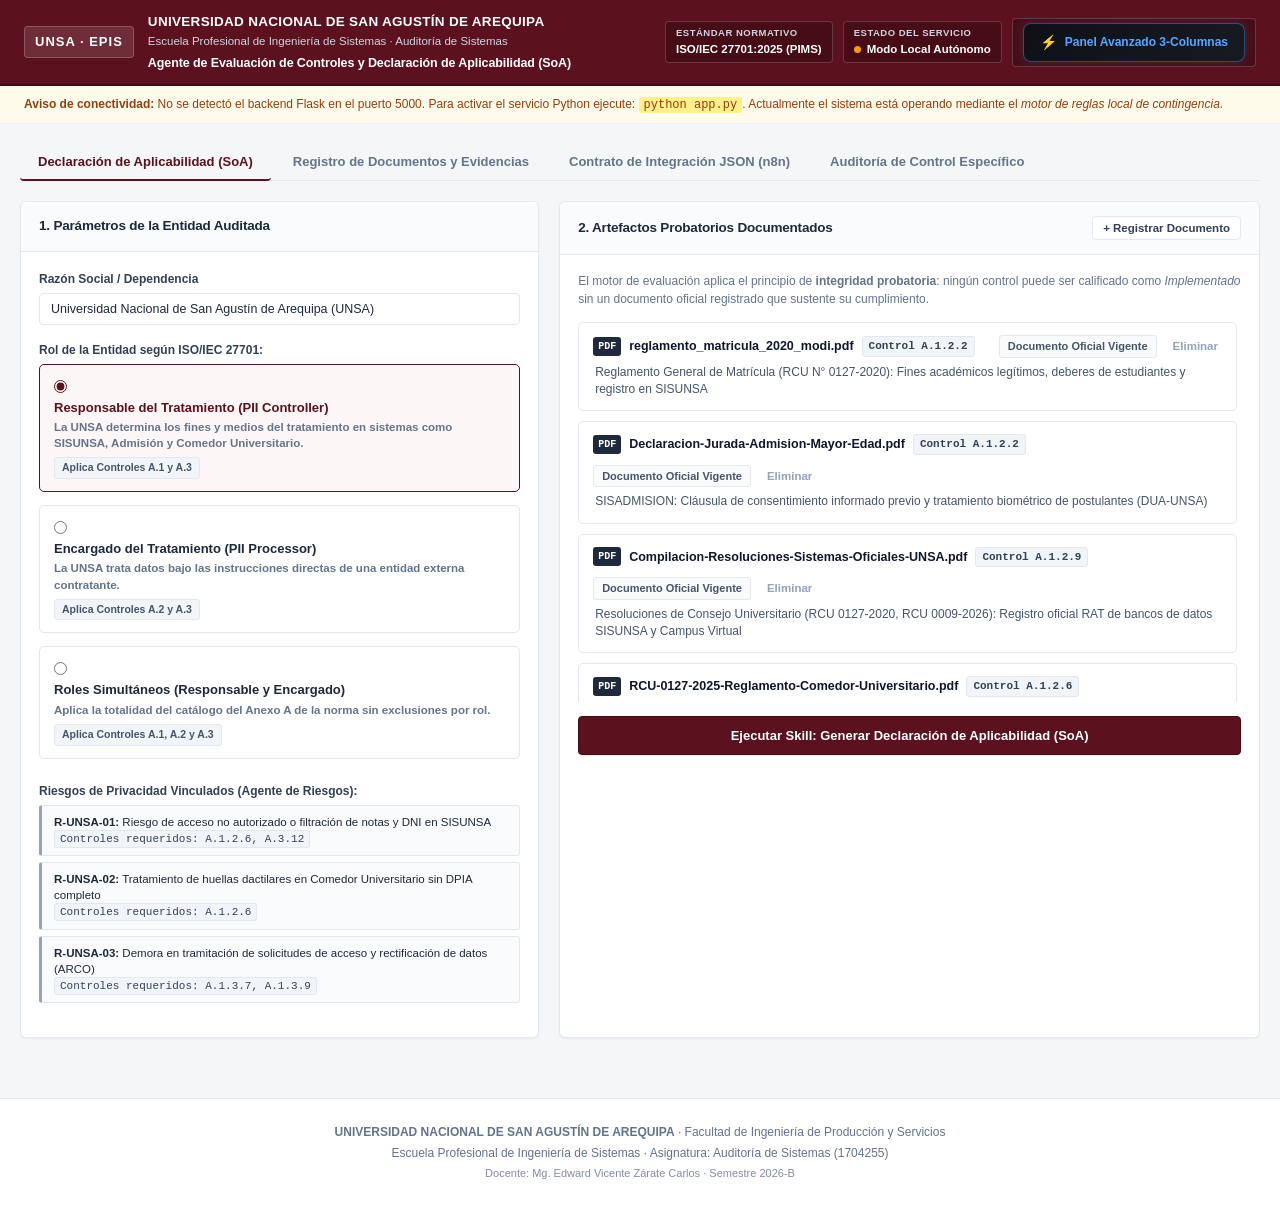
==== commit c8a2fc51: "Creacion de interfaz,skill,rag" ====
--- a/tif-pims-controles/static/index.html
+++ b/tif-pims-controles/static/index.html
@@ -3,198 +3,110 @@
 <head>
   <meta charset="UTF-8">
   <meta name="viewport" content="width=device-width, initial-scale=1.0">
-  <title>Sistema de Gestión de Privacidad (PIMS) - UNSA | Flujo de Auditoría ISO/IEC 27701</title>
-  <link rel="stylesheet" href="style.css">
+  <title>Sistema de Gestión de Privacidad (PIMS) - UNSA | Agente de Controles ISO/IEC 27701</title>
+  <link rel="stylesheet" href="style-legacy.css">
 </head>
 <body>
-
-  <!-- Barra Superior Institucional -->
+  <!-- Barra Superior Institucional y de Control -->
   <header class="header-gob">
     <div class="header-container">
       <div class="header-brand">
-        <div class="brand-badge">
-          <svg viewBox="0 0 24 24" fill="none" stroke="currentColor" stroke-width="2.5" stroke-linecap="round" stroke-linejoin="round">
-            <path d="M12 22s8-4 8-10V5l-8-3-8 3v7c0 6 8 10 8 10z"/>
-          </svg>
-          <span>UNSA · EPIS</span>
-        </div>
+        <div class="escudo-txt">UNSA · EPIS</div>
         <div class="titulos-gob">
-          <h1>Sistema de Gestión de Privacidad (PIMS)</h1>
-          <h2>
-            Universidad Nacional de San Agustín de Arequipa
-            <span class="system-component-title">Agente de Evaluación de Controles</span>
-          </h2>
-        </div>
-      </div>
-
+          <h1>UNIVERSIDAD NACIONAL DE SAN AGUSTÍN DE AREQUIPA</h1>
+          <h2>Escuela Profesional de Ingeniería de Sistemas · Auditoría de Sistemas</h2>
+          <div class="system-component-title">Agente de Evaluación de Controles y Declaración de Aplicabilidad (SoA)</div>
+        </div>
+      </div>
       <div class="header-meta">
         <div class="meta-pill-box">
-          <span class="meta-sub">Norma de referencia</span>
-          <span class="meta-main">ISO/IEC 27701:2025</span>
-        </div>
-
-        <div class="connection-status" id="connection-status" title="Estado de la conexión con el servidor">
-          <span class="status-dot" id="status-dot"></span>
-          <span id="status-text">Servidor conectado (:5000)</span>
-          <span class="info-help" data-tooltip="Indica si el servicio de auditoría en segundo plano está respondiendo.">?</span>
-        </div>
-
-        <button class="btn-help-trigger" id="btn-abrir-guia" type="button">
-          <svg width="14" height="14" viewBox="0 0 24 24" fill="none" stroke="currentColor" stroke-width="2.5">
-            <circle cx="12" cy="12" r="10"></circle>
-            <path d="M9.09 9a3 3 0 0 1 5.83 1c0 2-3 3-3 3"></path>
-            <line x1="12" y1="17" x2="12.01" y2="17"></line>
-          </svg>
-          <span>Guía del sistema</span>
-        </button>
+          <span class="meta-sub">ESTÁNDAR NORMATIVO</span>
+          <span class="meta-main">ISO/IEC 27701:2025 (PIMS)</span>
+        </div>
+        <div class="meta-pill-box">
+          <span class="meta-sub">ESTADO DEL SERVICIO</span>
+          <div class="connection-status" id="connection-status">
+            <span class="status-dot online" id="status-dot"></span>
+            <span id="status-text">Agente Conectado (API :5000)</span>
+          </div>
+        </div>
+        <!-- BOTÓN PANEL AVANZADO -->
+        <div class="meta-pill-box">
+          <a href="panel.html" class="btn-panel-avanzado">
+            <span class="btn-panel-icon">⚡</span>
+            Panel Avanzado 3-Columnas
+          </a>
+        </div>
       </div>
     </div>
   </header>
 
-  <!-- Banner de Notificación si el servidor local se apaga -->
+  <!-- Banner de Notificación del Sistema -->
   <div id="server-alert" class="server-notice" style="display: none;">
     <div class="notice-container">
-      <svg width="16" height="16" viewBox="0 0 24 24" fill="none" stroke="currentColor" stroke-width="2">
-        <circle cx="12" cy="12" r="10"></circle>
-        <line x1="12" y1="8" x2="12" y2="12"></line>
-        <line x1="12" y1="16" x2="12.01" y2="16"></line>
-      </svg>
-      <div>
-        <strong>Modo de contingencia autónomo:</strong> El backend no está activo en el puerto 5000. 
-        El sistema continuará evaluando controles y ejecutando el RAG mediante el motor interno de contingencia.
-      </div>
+      <strong>Aviso de conectividad:</strong> No se detectó el backend Flask en el puerto 5000.
+      Para activar el servicio Python ejecute: <code>python app.py</code>.
+      Actualmente el sistema está operando mediante el <em>motor de reglas local de contingencia</em>.
     </div>
   </div>
 
   <main class="main-wrapper">
-
-    <!-- STEPPER VISUAL DEL FLUJO DE TRABAJO (3 PASOS SECUENCIALES) -->
-    <nav class="workflow-stepper" aria-label="Pasos del proceso de auditoría">
-      <button class="step-card-nav active" id="btn-nav-step-1" data-step="step-1" type="button">
-        <div class="step-number-circle">1</div>
-        <div class="step-nav-content">
-          <div class="step-nav-title">
-            Entradas y Datos (Input)
-            <span class="info-help" data-tooltip="Paso 1: Define el alcance de la universidad, su rol y los documentos probatorios en PDF que sustentan cada control.">?</span>
-          </div>
-          <div class="step-nav-desc">Organización, rol institucional, riesgos y evidencias en PDF</div>
-        </div>
-      </button>
-
-      <button class="step-card-nav" id="btn-nav-step-2" data-step="step-2" type="button">
-        <div class="step-number-circle">2</div>
-        <div class="step-nav-content">
-          <div class="step-nav-title">
-            Uso de Skills del Agente
-            <span class="info-help" data-tooltip="Paso 2: Ejecuta las habilidades del Agente para evaluar controles, calcular el cumplimiento y detectar brechas.">?</span>
-          </div>
-          <div class="step-nav-desc">Generar SoA completa o auditar un control puntual</div>
-        </div>
-      </button>
-
-      <button class="step-card-nav" id="btn-nav-step-3" data-step="step-3" type="button">
-        <div class="step-number-circle">3</div>
-        <div class="step-nav-content">
-          <div class="step-nav-title">
-            RAG y Base Normativa
-            <span class="info-help" data-tooltip="Paso 3: Búsqueda semántica en reglamentos reales de la UNSA que fundamentan cada decisión sin inventar datos.">?</span>
-          </div>
-          <div class="step-nav-desc">Búsqueda semántica en directivas y resoluciones reales</div>
-        </div>
-      </button>
+    <!-- Pestañas de Navegación del Sistema -->
+    <nav class="nav-tabs" role="tablist">
+      <button class="nav-tab-item active" data-tab="tab-evaluacion">Declaración de Aplicabilidad (SoA)</button>
+      <button class="nav-tab-item" data-tab="tab-evidencias">Registro de Documentos y Evidencias</button>
+      <button class="nav-tab-item" data-tab="tab-contrato">Contrato de Integración JSON (n8n)</button>
+      <button class="nav-tab-item" data-tab="tab-verificacion">Auditoría de Control Específico</button>
     </nav>
 
-    <!-- ====================================================================
-         PASO 1: ENTRADAS Y DATOS (INPUT)
-         ==================================================================== -->
-    <section id="step-1" class="step-pane active">
-      <div class="step-intro-banner">
-        <div class="step-intro-content">
-          <h3>
-            Paso 1: Entradas y datos de la evaluación
-            <span class="info-help" data-tooltip="Este es el punto de partida. Aquí defines los datos que el Agente necesita para trabajar.">?</span>
-          </h3>
-          <p>
-            Configura el alcance de la UNSA, su rol frente a los datos personales, los riesgos detectados y los documentos probatorios en PDF que respaldan cada medida de seguridad. Puedes visualizar directamente cada PDF de referencia con el botón correspondiente.
-          </p>
-        </div>
-      </div>
-
+    <!-- PESTAÑA 1: EVALUACIÓN PRINCIPAL / GENERACIÓN DE LA SoA -->
+    <section id="tab-evaluacion" class="tab-pane active">
       <div class="layout-grid">
-        <!-- Columna Izquierda: Entidad, Rol y Riesgos -->
+        <!-- Panel de Parámetros de Auditoría -->
         <div class="panel">
           <div class="panel-header">
-            <h3>
-              <span class="panel-header-step">1.1</span>
-              Alcance y rol institucional
-              <span class="info-help" data-tooltip="Indica si la universidad fija la finalidad de los datos o si solo los procesa por mandato de terceros.">?</span>
-            </h3>
+            <h3>1. Parámetros de la Entidad Auditada</h3>
           </div>
           <div class="panel-body">
             <div class="field-group">
-              <div class="field-label-row">
-                <label for="input-org">
-                  Entidad evaluada
-                  <span class="info-help" data-tooltip="Organización pública sujeta al alcance de la auditoría de privacidad.">?</span>
-                </label>
-                <span class="sub-pill">Sede Central</span>
-              </div>
+              <label for="input-org">Razón Social / Dependencia</label>
               <input type="text" id="input-org" value="Universidad Nacional de San Agustín de Arequipa (UNSA)" class="form-control" readonly>
             </div>
 
             <div class="field-group">
-              <div class="field-label-row">
-                <label>
-                  Rol de la UNSA frente a los datos tratados:
-                  <span class="info-help" data-tooltip="La norma clasifica a las instituciones en Responsables (deciden qué hacer con los datos) o Encargadas (siguen órdenes externas). Esto determina qué controles normativos aplican.">?</span>
-                </label>
-              </div>
-
-              <!-- Selector de Roles -->
+              <label>Rol de la Entidad según ISO/IEC 27701:</label>
               <div class="role-options">
                 <label class="role-opt selected" id="opt-responsable">
                   <input type="radio" name="rol-eval" value="responsable" checked>
                   <div class="opt-desc">
-                    <div class="opt-desc-header">
-                      <strong>Responsable de los datos (PII Controller)</strong>
-                      <span class="sub-pill">Aplica Controles A.1 y A.3</span>
-                    </div>
+                    <strong>Responsable del Tratamiento (PII Controller)</strong>
                     <p>La UNSA determina los fines y medios del tratamiento en sistemas como SISUNSA, Admisión y Comedor Universitario.</p>
+                    <span class="sub-pill">Aplica Controles A.1 y A.3</span>
                   </div>
                 </label>
 
                 <label class="role-opt" id="opt-encargado">
                   <input type="radio" name="rol-eval" value="encargado">
                   <div class="opt-desc">
-                    <div class="opt-desc-header">
-                      <strong>Encargado del tratamiento (PII Processor)</strong>
-                      <span class="sub-pill">Aplica Controles A.2 y A.3</span>
-                    </div>
-                    <p>La UNSA procesa datos bajo instrucciones expresas de un tercero (ej. convenios de investigación con otras entidades).</p>
+                    <strong>Encargado del Tratamiento (PII Processor)</strong>
+                    <p>La UNSA trata datos bajo las instrucciones directas de una entidad externa contratante.</p>
+                    <span class="sub-pill">Aplica Controles A.2 y A.3</span>
                   </div>
                 </label>
 
                 <label class="role-opt" id="opt-ambos">
                   <input type="radio" name="rol-eval" value="ambos">
                   <div class="opt-desc">
-                    <div class="opt-desc-header">
-                      <strong>Ambos roles a la vez</strong>
-                      <span class="sub-pill">Catálogo Completo</span>
-                    </div>
-                    <p>Aplica la totalidad de controles del estándar ISO/IEC 27701 sin descartar ninguna sección.</p>
+                    <strong>Roles Simultáneos (Responsable y Encargado)</strong>
+                    <p>Aplica la totalidad del catálogo del Anexo A de la norma sin exclusiones por rol.</p>
+                    <span class="sub-pill">Aplica Controles A.1, A.2 y A.3</span>
                   </div>
                 </label>
               </div>
             </div>
 
-            <div class="field-group" style="margin-top: 16px;">
-              <div class="field-label-row">
-                <label>
-                  Riesgos de privacidad registrados:
-                  <span class="info-help" data-tooltip="Escenarios de riesgo detectados en la universidad que deben mitigarse mediante controles específicos.">?</span>
-                </label>
-                <span class="sub-pill">Agente de Riesgos</span>
-              </div>
+            <div class="field-group" style="margin-top: 18px;">
+              <label>Riesgos de Privacidad Vinculados (Agente de Riesgos):</label>
               <div id="contenedor-riesgos-resumen" class="risk-summary-box">
                 <!-- Se llena dinámicamente -->
               </div>
@@ -202,615 +114,259 @@
           </div>
         </div>
 
-        <!-- Columna Derecha: Documentos de Respaldo con Visualizador de PDF -->
+        <!-- Panel de Evidencias Disponibles -->
         <div class="panel">
           <div class="panel-header header-with-action">
-            <h3>
-              <span class="panel-header-step">1.2</span>
-              Documentos de respaldo y referencias en PDF
-              <span class="info-help" data-tooltip="Para que un control se considere cumplido debe existir un documento oficial vigente (resolución o reglamento) que lo acredite. Cada PDF puede ser visualizado directamente.">?</span>
-            </h3>
-            <button class="btn-sm" id="btn-abrir-modal-evidencia" type="button">
-              <svg width="12" height="12" viewBox="0 0 24 24" fill="none" stroke="currentColor" stroke-width="2.5">
-                <line x1="12" y1="5" x2="12" y2="19"></line>
-                <line x1="5" y1="12" x2="19" y2="12"></line>
-              </svg>
-              <span>Agregar documento</span>
-            </button>
+            <h3>2. Artefactos Probatorios Documentados</h3>
+            <button class="btn-sm" id="btn-abrir-modal-evidencia">+ Registrar Documento</button>
           </div>
           <div class="panel-body">
             <p class="section-help">
-              Cada documento listado acredita formalmente que la universidad ejecuta una medida de seguridad. Puedes hacer clic en <strong>Visualizar PDF</strong> en cualquiera de los documentos de referencia para inspeccionarlo en el visor integrado.
+              El motor de evaluación aplica el principio de <strong>integridad probatoria</strong>: ningún control puede ser calificado como <em>Implementado</em> sin un documento oficial registrado que sustente su cumplimiento.
             </p>
 
-            <div class="artifacts-header-bar">
-              <span class="artifacts-count-badge" id="lbl-total-evidencias">Archivos disponibles</span>
-              <span class="info-help" data-tooltip="Cantidad de documentos oficiales cargados en este momento.">?</span>
-            </div>
-
-            <!-- Lista de Evidencias con botón Ver PDF -->
             <div id="contenedor-artefactos" class="artifacts-stack">
-              <!-- Renderizado dinámico con botón Visualizar PDF -->
-            </div>
-
-            <!-- Formulario Desplegable para Agregar Evidencia -->
+              <!-- Renderizado dinámico -->
+            </div>
+
             <div id="form-registro-rapido" class="box-subform" style="display: none;">
-              <h4>Registrar nuevo documento probatorio</h4>
+              <h4>Nuevo Documento de Evidencia</h4>
               <div class="form-row">
                 <div class="form-col">
-                  <label>
-                    Control que respalda:
-                    <span class="info-help" data-tooltip="Selecciona qué medida de la norma sustenta este documento.">?</span>
-                  </label>
+                  <label>Control Asociado:</label>
                   <select id="sel-nuevo-control" class="form-control"></select>
                 </div>
                 <div class="form-col">
-                  <label>
-                    Grado de validez:
-                    <span class="info-help" data-tooltip="Elige 'Oficial vigente' si está aprobado formalmente, o 'Borrador' si está en trámite.">?</span>
-                  </label>
+                  <label>Calificación:</label>
                   <select id="sel-nuevo-estado" class="form-control">
-                    <option value="implementado">Oficial vigente (Aprobado)</option>
-                    <option value="parcial">Borrador o avance (En trámite)</option>
+                    <option value="implementado">Implementado (Vigente / Oficial)</option>
+                    <option value="parcial">Parcial (Borrador / Avance)</option>
                   </select>
                 </div>
               </div>
               <div class="field-group">
-                <label>
-                  Subir archivo PDF de referencia:
-                  <span class="info-help" data-tooltip="Selecciona un archivo PDF desde tu equipo para adjuntarlo y habilitar su botón de visualización.">?</span>
-                </label>
-                <input type="file" id="file-nuevo-pdf" accept=".pdf" class="form-control" style="cursor: pointer; padding: 7px 10px;">
+                <label>Nombre del Archivo / Documento:</label>
+                <input type="text" id="txt-nuevo-archivo" placeholder="ej. Resolucion-Rectoral-012-2026-UNSA.pdf" class="form-control">
               </div>
               <div class="field-group">
-                <label>
-                  Nombre del archivo o resolución en PDF:
-                  <span class="info-help" data-tooltip="Nombre formal con extensión .pdf. Se rellena solo al seleccionar un archivo o puedes elegir un reglamento oficial de la lista.">?</span>
-                </label>
-                <input type="text" id="txt-nuevo-archivo" placeholder="ej. RCU-0127-2025-Reglamento-Comedor-Universitario.pdf" class="form-control" list="lista-sugerencias-pdf">
-                <datalist id="lista-sugerencias-pdf">
-                  <option value="RCU-0127-2025-Reglamento-Comedor-Universitario.pdf">Reglamento de Comedor (RCU 0127-2025 - Biometría)</option>
-                  <option value="reglamento_matricula_2020_modi.pdf">Reglamento de Matrícula (RCU 0127-2020 - SISUNSA)</option>
-                  <option value="Declaracion-Jurada-Admision-Mayor-Edad.pdf">Declaración Jurada Admisión Mayor de Edad</option>
-                  <option value="Declaracion-Jurada-Admision-Menor-Edad.pdf">Declaración Jurada Admisión Menor de Edad</option>
-                  <option value="Compilacion-Resoluciones-Sistemas-Oficiales-UNSA.pdf">Compilación de Resoluciones Sistemas UNSA</option>
-                  <option value="TUPA-Procedimiento-Derechos-ARCO-UNSA.pdf">TUPA Procedimiento Derechos ARCO UNSA</option>
-                </datalist>
-              </div>
-              <div class="field-group">
-                <label>¿Qué acredita este documento?:</label>
-                <input type="text" id="txt-nueva-desc" placeholder="ej. Reglamento que fija el consentimiento de huellas dactilares y bases legítimas" class="form-control">
+                <label>Descripción / Detalle del Contenido:</label>
+                <input type="text" id="txt-nueva-desc" placeholder="ej. Aprobación de la política de seguridad" class="form-control">
               </div>
               <div class="form-buttons">
-                <button class="btn-primary-sm" id="btn-guardar-documento" type="button">Guardar documento</button>
-                <button class="btn-secondary-sm" id="btn-cancelar-documento" type="button">Cancelar</button>
-              </div>
-            </div>
-          </div>
-        </div>
-      </div>
-
-      <!-- Acordeón Plegable: Entrada Directa JSON / n8n (Opcional) -->
-      <div class="json-input-accordion">
-        <div class="json-input-header" id="btn-toggle-json-accordion">
-          <h4>
-            Entrada alternativa en formato JSON (Integración con n8n)
-            <span class="info-help" data-tooltip="Permite enviar las mismas entradas del Paso 1 mediante un bloque JSON estructurado o conectar flujos automáticos.">?</span>
-          </h4>
-          <span style="font-size: 11.5px; color: var(--red-primary); font-weight: 700;">Desplegar editor JSON</span>
-        </div>
-        <div class="json-input-body" id="json-accordion-body">
-          <div class="field-group">
-            <div class="field-label-row">
-              <label for="sel-preset-json">Escenario preconfigurado de prueba:</label>
-              <span class="sub-pill">4 Casos listos</span>
-            </div>
-            <select id="sel-preset-json" class="form-control" style="max-width: 480px;">
-              <option value="unsa_responsable">Caso 1: UNSA como Responsable (SISUNSA, Admisión, Comedor)</option>
-              <option value="unsa_encargado">Caso 2: UNSA como Encargada de tratamiento externo</option>
-              <option value="unsa_ambos">Caso 3: UNSA con ambos roles a la vez</option>
-              <option value="unsa_sin_evidencias">Caso 4: UNSA sin documentos de respaldo todavía</option>
-            </select>
-          </div>
-
-          <textarea id="txt-json-payload" class="code-box" rows="12" spellcheck="false"></textarea>
-
-          <div class="json-actions-bar">
-            <button class="btn-primary" id="btn-enviar-json" type="button">
-              <svg width="14" height="14" viewBox="0 0 24 24" fill="none" stroke="currentColor" stroke-width="2.5">
-                <polygon points="5 3 19 12 5 21 5 3"></polygon>
-              </svg>
-              Cargar y procesar este JSON
-            </button>
-            <button class="btn-secondary" id="btn-copiar-json-input" type="button">
-              <svg width="14" height="14" viewBox="0 0 24 24" fill="none" stroke="currentColor" stroke-width="2">
-                <rect x="9" y="9" width="13" height="13" rx="2" ry="2"></rect>
-                <path d="M5 15H4a2 2 0 0 1-2-2V4a2 2 0 0 1 2-2h9a2 2 0 0 1 2 2v1"></path>
-              </svg>
-              Copiar JSON al portapapeles
-            </button>
-          </div>
-        </div>
-      </div>
-
-      <!-- Pie de Navegación del Paso 1 -->
-      <div class="step-navigation-footer">
-        <div style="font-size: 12px; color: var(--text-muted);">
-          Los datos ingresados están listos para ser procesados por las habilidades del Agente.
-        </div>
-        <button class="btn-primary" id="btn-ir-paso-2" type="button">
-          <span>Continuar al Paso 2: Ejecutar Skills</span>
-          <svg width="14" height="14" viewBox="0 0 24 24" fill="none" stroke="currentColor" stroke-width="2.5">
-            <line x1="5" y1="12" x2="19" y2="12"></line>
-            <polyline points="12 5 19 12 12 19"></polyline>
-          </svg>
-        </button>
-      </div>
-    </section>
-
-    <!-- ====================================================================
-         PASO 2: USO DE SKILLS DEL AGENTE
-         ==================================================================== -->
-    <section id="step-2" class="step-pane">
-      <div class="step-intro-banner">
-        <div class="step-intro-content">
-          <h3>
-            Paso 2: Uso de Skills del Agente
-            <span class="info-help" data-tooltip="Una 'Skill' es una habilidad programada del Agente. Aplica las fórmulas y reglas normativas sobre tus entradas del Paso 1.">?</span>
-          </h3>
-          <p>
-            El Agente de Controles dispone de dos habilidades principales: generar la Declaración de Aplicabilidad (SoA) completa o auditar un control individual específico.
-          </p>
-        </div>
-      </div>
-
-      <!-- Selector de Skills -->
-      <div class="skills-selection-grid">
-        <div class="skill-card">
-          <div>
-            <span class="skill-card-badge">Skill Principal</span>
-            <h4>
-              1. Generar Declaración de Aplicabilidad (SoA)
-              <span class="info-help" data-tooltip="Evalúa todos los controles del catálogo ISO/IEC 27701, calcula el nivel de cumplimiento y genera el reporte formal.">?</span>
-            </h4>
-            <p>
-              Toma los datos del Paso 1, determina qué controles aplican según el rol institucional, verifica si tienen documentos probatorios y genera el dictamen completo con el porcentaje de madurez.
-            </p>
-          </div>
-          <button class="btn-primary-block" id="btn-generar-soa" type="button">
-            <svg width="15" height="15" viewBox="0 0 24 24" fill="none" stroke="currentColor" stroke-width="2.5">
-              <polygon points="13 2 3 14 12 14 11 22 21 10 12 10 13 2"></polygon>
-            </svg>
-            Ejecutar Skill: Generar SoA Completa
-          </button>
-        </div>
-
-        <div class="skill-card">
-          <div>
-            <span class="skill-card-badge">Skill Puntual</span>
-            <h4>
-              2. Auditar un Control Individual
-              <span class="info-help" data-tooltip="Permite examinar una sola regla de privacidad a profundidad para emitir una recomendación directa.">?</span>
-            </h4>
-            <p>
-              Selecciona una regla puntual para saber de inmediato si la UNSA la cumple o qué acción debe tomar el área asignada.
-            </p>
-            <div class="field-group" style="margin-top: 10px;">
-              <select id="sel-control-individual" class="form-control"></select>
-            </div>
-          </div>
-          <button class="btn-secondary" id="btn-auditar-individual" style="width: 100%; justify-content: center;" type="button">
-            <svg width="14" height="14" viewBox="0 0 24 24" fill="none" stroke="currentColor" stroke-width="2">
-              <circle cx="11" cy="11" r="8"></circle>
-              <line x1="21" y1="21" x2="16.65" y2="16.65"></line>
-            </svg>
-            Auditar Control Seleccionado
-          </button>
-        </div>
-      </div>
-
-      <!-- PANEL DE RESULTADOS DE LA SKILL -->
-      <section id="panel-resultados-soa" class="panel result-panel" style="display: none;">
-        <div class="panel-header header-with-action">
-          <div>
-            <span class="badge-tag ok" id="lbl-estado-resp">EVALUACIÓN COMPLETADA</span>
-            <h2 id="lbl-titulo-soa">Declaración de Aplicabilidad (SoA) - ISO/IEC 27701:2025</h2>
-            <p id="lbl-subtitulo-soa" class="result-sub"></p>
-          </div>
-          <div class="header-action-group">
-            <button class="btn-secondary" id="btn-descargar-json" type="button" title="Descargar reporte en formato JSON">
-              <svg width="14" height="14" viewBox="0 0 24 24" fill="none" stroke="currentColor" stroke-width="2">
-                <path d="M21 15v4a2 2 0 0 1-2 2H5a2 2 0 0 1-2-2v-4"></path>
-                <polyline points="7 10 12 15 17 10"></polyline>
-                <line x1="12" y1="15" x2="12" y2="3"></line>
-              </svg>
-              Descargar JSON
-            </button>
-            <button class="btn-secondary" id="btn-imprimir-reporte" type="button" title="Imprimir o guardar como PDF">
-              <svg width="14" height="14" viewBox="0 0 24 24" fill="none" stroke="currentColor" stroke-width="2">
-                <polyline points="6 9 6 2 18 2 18 9"></polyline>
-                <path d="M6 18H4a2 2 0 0 1-2-2v-5a2 2 0 0 1 2-2h16a2 2 0 0 1 2 2v5a2 2 0 0 1-2 2h-2"></path>
-                <rect x="6" y="14" width="12" height="8"></rect>
-              </svg>
-              Imprimir / PDF
-            </button>
-          </div>
-        </div>
-
-        <div class="panel-body">
-          <div class="compliance-progress-box">
-            <div class="compliance-progress-header">
-              <span class="compliance-title">
-                Nivel de cumplimiento frente a los controles que aplican a la UNSA
-                <span class="info-help" data-tooltip="Porcentaje de controles que ya cuentan con documentos probatorios oficiales vigentes.">?</span>
-              </span>
-              <span class="compliance-percentage" id="lbl-compliance-pct">0% Cumplido</span>
-            </div>
-            <div class="compliance-bar-container">
-              <div class="compliance-bar-seg seg-imp" id="bar-imp" style="width: 0%;" title="Implementados"></div>
-              <div class="compliance-bar-seg seg-par" id="bar-par" style="width: 0%;" title="Parciales"></div>
-              <div class="compliance-bar-seg seg-bre" id="bar-bre" style="width: 0%;" title="Brechas pendientes"></div>
-            </div>
-          </div>
-
-          <div class="metrics-row">
-            <div class="metric-box">
-              <span class="metric-val" id="num-evaluados">0</span>
-              <span class="metric-title">
-                Controles evaluados
-                <span class="info-help" data-tooltip="Total de controles de la norma analizados.">?</span>
-              </span>
-            </div>
-            <div class="metric-box">
-              <span class="metric-val text-red" id="num-aplican">0</span>
-              <span class="metric-title">
-                Aplican a la UNSA
-                <span class="info-help" data-tooltip="Controles exigidos según el rol institucional.">?</span>
-              </span>
-            </div>
-            <div class="metric-box">
-              <span class="metric-val text-red" id="num-implementados">0</span>
-              <span class="metric-title">
-                Cumplidos (Oficiales)
-                <span class="info-help" data-tooltip="Respaldados por reglamentos o resoluciones vigentes.">?</span>
-              </span>
-            </div>
-            <div class="metric-box">
-              <span class="metric-val text-red" id="num-parciales">0</span>
-              <span class="metric-title">
-                En trámite (Parciales)
-                <span class="info-help" data-tooltip="Controles con avance pero sin aprobación formal definitiva.">?</span>
-              </span>
-            </div>
-            <div class="metric-box">
-              <span class="metric-val text-red" id="num-brechas">0</span>
-              <span class="metric-title">
-                Brechas por resolver
-                <span class="info-help" data-tooltip="Controles obligatorios que aún no tienen sustento probatorio.">?</span>
-              </span>
-            </div>
-          </div>
-
-          <div class="governance-notice">
-            <div class="notice-col-icon">
-              <svg width="20" height="20" viewBox="0 0 24 24" fill="none" stroke="currentColor" stroke-width="2">
-                <path d="M12 22s8-4 8-10V5l-8-3-8 3v7c0 6 8 10 8 10z"/>
-              </svg>
-            </div>
-            <div class="notice-col-text">
-              <strong>Revisión humana obligatoria (Cláusulas 5.1 y 9.3 de ISO/IEC 27701):</strong>
-              <p>
-                Este informe es una propuesta técnica automatizada. Para tener valor vinculante en la gestión universitaria,
-                debe ser revisado y rubricado por el Oficial de Protección de Datos (DPO) o la Dirección de OTIC de la UNSA.
-              </p>
-            </div>
-          </div>
-
-          <div class="table-toolbar">
-            <div class="table-search-box">
-              <svg class="table-search-icon" viewBox="0 0 24 24" fill="none" stroke="currentColor" stroke-width="2">
-                <circle cx="11" cy="11" r="8"></circle>
-                <line x1="21" y1="21" x2="16.65" y2="16.65"></line>
-              </svg>
-              <input type="text" id="input-buscar-soa" class="table-search-input" placeholder="Buscar por código, nombre o área responsable...">
-            </div>
-
-            <div class="filter-pills">
-              <button class="filter-pill active" data-filter="todos" type="button">
-                Todos (<span id="txt-count-todos">0</span>)
+                <button class="btn-primary-sm" id="btn-guardar-documento">Guardar Documento</button>
+                <button class="btn-secondary-sm" id="btn-cancelar-documento">Cancelar</button>
+              </div>
+            </div>
+
+            <div class="execute-action-area">
+              <button class="btn-primary-block" id="btn-generar-soa">
+                Ejecutar Skill: Generar Declaración de Aplicabilidad (SoA)
               </button>
-              <button class="filter-pill" data-filter="brechas" type="button">
-                Brechas pendientes (<span id="txt-count-brechas">0</span>)
-              </button>
-              <button class="filter-pill" data-filter="implementados" type="button">
-                Cumplidos (<span id="txt-count-imp">0</span>)
-              </button>
-              <button class="filter-pill" data-filter="excluidos" type="button">
-                No aplican (<span id="txt-count-exc">0</span>)
-              </button>
-            </div>
-          </div>
-
-          <div class="table-responsive">
-            <table class="soa-official-table" id="tabla-soa-oficial">
-              <thead>
-                <tr>
-                  <th style="width: 85px;">
-                    Código
-                    <span class="info-help" data-tooltip="Identificador numérico según el Anexo A de la norma ISO/IEC 27701.">?</span>
-                  </th>
-                  <th style="width: 170px;">
-                    Nombre del control
-                    <span class="info-help" data-tooltip="Denominación de la medida de seguridad o privacidad exigida.">?</span>
-                  </th>
-                  <th style="width: 65px; text-align: center;">
-                    ¿Aplica?
-                    <span class="info-help" data-tooltip="Indica si la universidad está obligada a cumplirlo según su rol.">?</span>
-                  </th>
-                  <th>
-                    Justificación y riesgos
-                    <span class="info-help" data-tooltip="Motivo técnico de aplicabilidad vinculado a los riesgos del Paso 1.">?</span>
-                  </th>
-                  <th style="width: 130px;">
-                    Estado
-                    <span class="info-help" data-tooltip="Calificación obtenida con base en las evidencias documentadas.">?</span>
-                  </th>
-                  <th style="width: 200px;">
-                    Documento de sustento
-                    <span class="info-help" data-tooltip="Archivo o resolución de la UNSA que respalda el cumplimiento.">?</span>
-                  </th>
-                  <th style="width: 200px;">
-                    Directiva institucional (RAG)
-                    <span class="info-help" data-tooltip="Directiva interna que regula este control en la universidad.">?</span>
-                  </th>
-                  <th style="width: 120px;">
-                    Área a cargo
-                    <span class="info-help" data-tooltip="Unidad especializada responsable de mantener la evidencia vigente.">?</span>
-                  </th>
-                </tr>
-              </thead>
-              <tbody id="tbody-soa">
-                <!-- Filas renderizadas -->
-              </tbody>
-            </table>
-          </div>
-
-          <div class="gap-analysis-box" id="cuadro-brechas">
-            <div class="gap-header">
-              <h4>Tareas pendientes para subsanar brechas</h4>
-              <p>Controles que aplican a la universidad pero requieren regularizar o completar su evidencia documental:</p>
-            </div>
-            <div id="contenedor-items-brechas" class="gap-grid">
-              <!-- Brechas renderizadas -->
-            </div>
-          </div>
-        </div>
-      </section>
-
-      <!-- Pie de Navegación del Paso 2 -->
-      <div class="step-navigation-footer">
-        <button class="btn-secondary" id="btn-volver-paso-1" type="button">
-          <svg width="14" height="14" viewBox="0 0 24 24" fill="none" stroke="currentColor" stroke-width="2.5">
-            <line x1="19" y1="12" x2="5" y2="12"></line>
-            <polyline points="12 19 5 12 12 5"></polyline>
-          </svg>
-          <span>Modificar Entradas (Paso 1)</span>
-        </button>
-
-        <button class="btn-primary" id="btn-ir-paso-3" type="button">
-          <span>Ver cómo se fundamenta en el RAG (Paso 3)</span>
-          <svg width="14" height="14" viewBox="0 0 24 24" fill="none" stroke="currentColor" stroke-width="2.5">
-            <line x1="5" y1="12" x2="19" y2="12"></line>
-            <polyline points="12 5 19 12 12 19"></polyline>
-          </svg>
-        </button>
-      </div>
-    </section>
-
-    <!-- ====================================================================
-         PASO 3: RAG Y BASE DE CONOCIMIENTO
-         ==================================================================== -->
-    <section id="step-3" class="step-pane">
-      <div class="step-intro-banner">
-        <div class="step-intro-content">
-          <h3>
-            Paso 3: Búsqueda Semántica RAG (Retrieval-Augmented Generation)
-            <span class="info-help" data-tooltip="El Agente no inventa nada: consulta la base de reglamentos reales de la UNSA para fundamentar cada control.">?</span>
-          </h3>
-          <p>
-            RAG permite que el Agente entienda consultas en lenguaje natural, busque en los textos normativos de la universidad y cite con precisión qué reglamento o resolución sustenta cada control.
-          </p>
-        </div>
-      </div>
-
-      <div class="rag-explainer-grid">
-        <div class="rag-explainer-step">
-          <div class="rag-explainer-num">1</div>
-          <div class="rag-explainer-text">
-            <strong>Indexación de textos oficiales</strong>
-            <p>Las directivas de la UNSA y la norma ISO/IEC 27701 se dividen en fragmentos y se indexan semánticamente.</p>
-          </div>
-        </div>
-
-        <div class="rag-explainer-step">
-          <div class="rag-explainer-num">2</div>
-          <div class="rag-explainer-text">
-            <strong>Búsqueda por significado</strong>
-            <p>Al evaluar un control, el sistema no solo busca palabras exactas: comprende el concepto de privacidad buscado.</p>
-          </div>
-        </div>
-
-        <div class="rag-explainer-step">
-          <div class="rag-explainer-num">3</div>
-          <div class="rag-explainer-text">
-            <strong>Fundamentación sin inventar datos</strong>
-            <p>El resultado asocia el control con el artículo o directiva institucional exacta que lo regula en la universidad.</p>
-          </div>
-        </div>
-      </div>
-
-      <div class="rag-playground-panel">
-        <div class="rag-playground-header">
-          <h4>
-            Probador interactivo de consultas RAG
-            <span class="info-help" data-tooltip="Escribe cualquier consulta o haz clic en los ejemplos para ver cómo el RAG encuentra los fragmentos exactos en los documentos de la UNSA.">?</span>
-          </h4>
-          <p>
-            Escribe una consulta para que el Agente busque en los documentos de la universidad y muestre los fragmentos recuperados con su puntaje de similitud:
-          </p>
-        </div>
-
-        <div class="rag-search-bar">
-          <input type="text" id="txt-rag-query" class="rag-search-input" placeholder="Ejemplo: ¿Cómo se protegen las huellas dactilares en el Comedor Universitario?">
-          <button class="btn-primary" id="btn-ejecutar-rag" type="button">
-            <svg width="14" height="14" viewBox="0 0 24 24" fill="none" stroke="currentColor" stroke-width="2.5">
-              <circle cx="11" cy="11" r="8"></circle>
-              <line x1="21" y1="21" x2="16.65" y2="16.65"></line>
-            </svg>
-            Consultar base RAG
-          </button>
-        </div>
-
-        <div class="rag-suggestions-row">
-          <span>Consultas de ejemplo:</span>
-          <button class="rag-chip" data-query="comedor universitario huella dactilar biométrica" type="button">Huellas del comedor</button>
-          <button class="rag-chip" data-query="derechos ARCO procedimiento TUPA rectificación" type="button">Derechos ARCO</button>
-          <button class="rag-chip" data-query="consentimiento informado admisión matrícula estudiantes" type="button">Consentimiento de matrícula</button>
-          <button class="rag-chip" data-query="gestión de incidentes de seguridad y brechas" type="button">Incidentes de seguridad</button>
-        </div>
-
-        <div class="rag-output-box" id="rag-output-container">
-          <div style="color: var(--text-muted); font-size: 12.5px; text-align: center; padding: 20px 0;">
-            Escribe una consulta arriba o presiona un botón de ejemplo para probar la búsqueda semántica en los documentos reales de la UNSA.
-          </div>
-        </div>
-      </div>
-
+            </div>
+          </div>
+        </div>
+      </div>
+    </section>
+
+    <!-- PESTAÑA 2: REPOSITORIO DE DOCUMENTOS Y POLÍTICAS -->
+    <section id="tab-evidencias" class="tab-pane">
       <div class="panel">
         <div class="panel-header">
-          <h3>
-            Documentos oficiales indexados en la base de conocimiento
-            <span class="info-help" data-tooltip="Archivos reales de la UNSA que alimentan el RAG para fundamentar las auditorías.">?</span>
-          </h3>
+          <h3>Repositorio Documental Institucional (Base de Conocimiento RAG)</h3>
         </div>
         <div class="panel-body">
+          <p class="section-help">
+            Los siguientes documentos forman parte del repositorio local de la UNSA. El módulo de búsqueda semántica (FAISS) los indexa automáticamente para fundamentar el cumplimiento de cada control normativo.
+          </p>
+
           <div class="doc-inventory-list">
             <div class="doc-item-row">
               <div class="doc-col-main">
-                <h4>Directiva de Privacidad y Protección de Datos Personales (UNSA)</h4>
-                <p>Establece lineamientos para el tratamiento lícito de datos en SISUNSA, Comedor Universitario, Admisión y Campus Virtual.</p>
-                <span class="doc-meta">Archivo: knowledge/politicas/politica_privacidad_unsa.md</span>
+                <h4>Directiva DIR-OTIC-004-UNSA</h4>
+                <p>Directiva Institucional de Privacidad y Protección de Datos Personales de la Universidad Nacional de San Agustín de Arequipa.</p>
+                <span class="doc-meta">Ubicación: knowledge/politicas/politica_privacidad_unsa.md · Alcance: SISUNSA, Admisión, Comedor</span>
               </div>
               <div class="doc-col-status">
-                <span class="badge-status vigente">Indexado en la base</span>
+                <span class="badge-status vigente">Indexado FAISS</span>
               </div>
             </div>
 
             <div class="doc-item-row">
               <div class="doc-col-main">
                 <h4>Norma Técnica Internacional ISO/IEC 27701:2025</h4>
-                <p>Estructura general de gestión de privacidad, cláusulas 1 a 10 y catálogo de controles del Anexo A.</p>
-                <span class="doc-meta">Archivo: knowledge/normativa/resumen_27701.md</span>
+                <p>Estructura de gestión de privacidad de la información, cláusulas 1 a 10 y catálogo de controles del Anexo A.</p>
+                <span class="doc-meta">Ubicación: knowledge/normativa/resumen_27701.md · Estándar de Referencia</span>
               </div>
               <div class="doc-col-status">
-                <span class="badge-status vigente">Estándar oficial</span>
+                <span class="badge-status vigente">Indexado FAISS</span>
               </div>
             </div>
 
             <div class="doc-item-row">
               <div class="doc-col-main">
-                <h4>Compendio de Resoluciones Rectorales y TUPA (UNSA)</h4>
-                <p>Resoluciones RCU 0127-2020 (Matrícula), RCU 0127-2025 (Comedor y biometría) y procedimiento oficial de derechos ARCO.</p>
-                <span class="doc-meta">Archivo: knowledge/normativa/normativa_institucional_unsa.md</span>
+                <h4>Catálogo Maestro de Controles de Privacidad</h4>
+                <p>Definición canónica de controles, denominaciones normativas y asignación de agentes responsables.</p>
+                <span class="doc-meta">Ubicación: knowledge/catalogo_controles.json · 10 Controles Base</span>
               </div>
               <div class="doc-col-status">
-                <span class="badge-status vigente">Resoluciones oficiales</span>
-              </div>
-            </div>
-          </div>
-        </div>
-      </div>
-
-      <div class="step-navigation-footer">
-        <button class="btn-secondary" id="btn-volver-paso-2" type="button">
-          <svg width="14" height="14" viewBox="0 0 24 24" fill="none" stroke="currentColor" stroke-width="2.5">
-            <line x1="19" y1="12" x2="5" y2="12"></line>
-            <polyline points="12 19 5 12 12 5"></polyline>
-          </svg>
-          <span>Volver a las Skills (Paso 2)</span>
-        </button>
-
-        <button class="btn-primary" id="btn-reiniciar-flujo" type="button">
-          <span>Nueva evaluación desde el Paso 1</span>
-          <svg width="14" height="14" viewBox="0 0 24 24" fill="none" stroke="currentColor" stroke-width="2.5">
-            <polyline points="23 4 23 10 17 10"></polyline>
-            <path d="M20.49 15a9 9 0 1 1-2.12-9.36L23 10"></path>
-          </svg>
-        </button>
+                <span class="badge-status vigente">Catálogo Oficial</span>
+              </div>
+            </div>
+          </div>
+        </div>
+      </div>
+    </section>
+
+    <!-- PESTAÑA 3: CONTRATO JSON / N8N -->
+    <section id="tab-contrato" class="tab-pane">
+      <div class="panel">
+        <div class="panel-header">
+          <h3>Contrato de Datos JSON (Protocolo de Interoperabilidad para n8n)</h3>
+        </div>
+        <div class="panel-body">
+          <p class="section-help">
+            Estructura tipada enviada a través de peticiones HTTP POST hacia el Agente de Controles desde el bus de integración o la plataforma <strong>n8n</strong>.
+          </p>
+
+          <div class="field-group">
+            <label for="sel-preset-json">Escenario Preconfigurado:</label>
+            <select id="sel-preset-json" class="form-control" style="max-width: 450px;">
+              <option value="unsa_responsable">Caso Principal: UNSA como Responsable (SISUNSA y Comedor)</option>
+              <option value="unsa_encargado">Caso Secundario: UNSA como Encargado de Tratamiento</option>
+              <option value="unsa_ambos">Caso Exhaustivo: UNSA con Ambos Roles Simultáneos</option>
+              <option value="unsa_sin_evidencias">Auditoría Cero: UNSA sin Documentación Presentada</option>
+            </select>
+          </div>
+
+          <textarea id="txt-json-payload" class="code-box" rows="15" spellcheck="false"></textarea>
+
+          <div class="form-buttons" style="margin-top: 14px;">
+            <button class="btn-primary" id="btn-enviar-json">Procesar Contrato JSON</button>
+          </div>
+        </div>
+      </div>
+    </section>
+
+    <!-- PESTAÑA 4: AUDITORÍA PUNTUAL -->
+    <section id="tab-verificacion" class="tab-pane">
+      <div class="panel">
+        <div class="panel-header">
+          <h3>Skill: verificar-controles (Auditoría Individual de Control)</h3>
+        </div>
+        <div class="panel-body">
+          <p class="section-help">
+            Permite inspeccionar el cumplimiento de un control específico y genera una recomendación prescriptiva dirigida al agente responsable.
+          </p>
+
+          <div class="field-group" style="max-width: 500px;">
+            <label for="sel-control-individual">Seleccione el Control a Auditar:</label>
+            <select id="sel-control-individual" class="form-control"></select>
+          </div>
+
+          <div class="form-buttons">
+            <button class="btn-primary" id="btn-auditar-individual">Auditar Control Seleccionado</button>
+          </div>
+        </div>
+      </div>
+    </section>
+
+    <!-- DASHBOARD DE RESULTADOS: DECLARACIÓN DE APLICABILIDAD -->
+    <section id="panel-resultados-soa" class="panel result-panel" style="display: none;">
+      <div class="panel-header header-with-action">
+        <div>
+          <span class="badge-tag ok" id="lbl-estado-resp">ESTADO: OK</span>
+          <h2 id="lbl-titulo-soa">Declaración de Aplicabilidad (SoA) - ISO/IEC 27701:2025</h2>
+          <p id="lbl-subtitulo-soa" class="result-sub"></p>
+        </div>
+        <div class="header-action-group">
+          <button class="btn-secondary" id="btn-descargar-json">Exportar JSON</button>
+          <button class="btn-secondary" id="btn-imprimir-reporte">Imprimir SoA</button>
+        </div>
+      </div>
+
+      <div class="panel-body">
+        <!-- Indicadores Métricos Oficiales -->
+        <div class="metrics-row">
+          <div class="metric-box">
+            <span class="metric-val" id="num-evaluados">0</span>
+            <span class="metric-title">Controles Evaluados</span>
+          </div>
+          <div class="metric-box">
+            <span class="metric-val text-navy" id="num-aplican">0</span>
+            <span class="metric-title">Aplican a la UNSA</span>
+          </div>
+          <div class="metric-box">
+            <span class="metric-val text-green" id="num-implementados">0</span>
+            <span class="metric-title">Implementados</span>
+          </div>
+          <div class="metric-box">
+            <span class="metric-val text-amber" id="num-parciales">0</span>
+            <span class="metric-title">Parciales</span>
+          </div>
+          <div class="metric-box">
+            <span class="metric-val text-red" id="num-brechas">0</span>
+            <span class="metric-title">Brechas Detectadas</span>
+          </div>
+        </div>
+
+        <!-- Alerta de Gobernanza -->
+        <div class="governance-notice">
+          <div class="notice-col-icon">
+            <svg width="24" height="24" viewBox="0 0 24 24" fill="none" stroke="#854d0e" stroke-width="2">
+              <path d="M12 9v2m0 4h.01m-6.938 4h13.856c1.54 0 2.502-1.667 1.732-3L13.732 4c-.77-1.333-2.694-1.333-3.464 0L3.34 16c-.77 1.333.192 3 1.732 3z"/>
+            </svg>
+          </div>
+          <div class="notice-col-text">
+            <strong>Supervisión Humana Obligatoria (Cláusula 5.1 e ISO/IEC 27701 Cl. 9.3):</strong>
+            <p>El presente documento constituye una <em>propuesta técnica preliminar</em> emitida por el Agente de Controles. Para adquirir validez vinculante debe ser revisado y rubricado por el Oficial de Protección de Datos (DPO) o el Director de la OTIC.</p>
+          </div>
+        </div>
+
+        <!-- Filtros de Navegación de la SoA -->
+        <div class="filters-row">
+          <span class="filters-label">Filtrar registros:</span>
+          <div class="filter-pills">
+            <button class="filter-pill active" data-filter="todos">Todos (<span id="txt-count-todos">0</span>)</button>
+            <button class="filter-pill" data-filter="brechas">Brechas / No Implementados (<span id="txt-count-brechas">0</span>)</button>
+            <button class="filter-pill" data-filter="implementados">Implementados (<span id="txt-count-imp">0</span>)</button>
+            <button class="filter-pill" data-filter="excluidos">Excluidos (<span id="txt-count-exc">0</span>)</button>
+          </div>
+        </div>
+
+        <!-- Tabla Formal de la Declaración de Aplicabilidad -->
+        <div class="table-responsive">
+          <table class="soa-official-table" id="tabla-soa-oficial">
+            <thead>
+              <tr>
+                <th style="width: 80px;">Control</th>
+                <th style="width: 170px;">Denominación Normativa</th>
+                <th style="width: 75px;">Aplica</th>
+                <th>Justificación Técnica / Riesgos</th>
+                <th style="width: 125px;">Estado</th>
+                <th style="width: 190px;">Evidencia Documental</th>
+                <th style="width: 220px;">Directiva UNSA (RAG)</th>
+                <th style="width: 130px;">Agente Resp.</th>
+              </tr>
+            </thead>
+            <tbody id="tbody-soa">
+              <!-- Filas renderizadas -->
+            </tbody>
+          </table>
+        </div>
+
+        <!-- Cuadro Prescriptivo de Brechas -->
+        <div class="gap-analysis-box" id="cuadro-brechas">
+          <div class="gap-header">
+            <h4>Plan de Subsanación de Brechas Identificadas</h4>
+            <p>Se listan los controles que aplican a la universidad pero carecen de implementación completa:</p>
+          </div>
+          <div id="contenedor-items-brechas" class="gap-grid">
+            <!-- Brechas renderizadas -->
+          </div>
+        </div>
       </div>
     </section>
   </main>
-
-  <!-- MODAL VISOR INTEGRADO DE DOCUMENTOS PDF -->
-  <div id="modal-visor-pdf" class="modal-overlay" style="display: none;">
-    <div class="modal-card modal-pdf-card">
-      <div class="modal-header">
-        <div class="modal-pdf-title-group">
-          <span class="file-ext-tag">PDF</span>
-          <h3 id="lbl-visor-pdf-titulo">Documento de Referencia Oficial</h3>
-        </div>
-        <div style="display: flex; gap: 8px; align-items: center;">
-          <a id="btn-abrir-pdf-tab" href="#" target="_blank" class="btn-sm" rel="noopener noreferrer">
-            <svg width="12" height="12" viewBox="0 0 24 24" fill="none" stroke="currentColor" stroke-width="2">
-              <path d="M18 13v6a2 2 0 0 1-2 2H5a2 2 0 0 1-2-2V8a2 2 0 0 1 2-2h6"></path>
-              <polyline points="15 3 21 3 21 9"></polyline>
-              <line x1="10" y1="14" x2="21" y2="3"></line>
-            </svg>
-            Abrir en pestaña nueva
-          </a>
-          <button class="btn-close-modal" id="btn-cerrar-visor-pdf" type="button">&times;</button>
-        </div>
-      </div>
-      <div class="modal-body modal-pdf-body">
-        <iframe id="iframe-visor-pdf" src="" class="pdf-iframe" title="Visor de Documento PDF"></iframe>
-      </div>
-    </div>
-  </div>
-
-  <!-- Modal de Guía Rápida -->
-  <div id="modal-guia" class="modal-overlay" style="display: none;">
-    <div class="modal-card">
-      <div class="modal-header">
-        <h3>Guía del Sistema: Flujo en 3 Pasos</h3>
-        <button class="btn-close-modal" id="btn-cerrar-guia" type="button">&times;</button>
-      </div>
-      <div class="modal-body">
-        <div class="guide-step-item">
-          <div class="guide-step-num">1</div>
-          <div class="guide-step-content">
-            <strong>Paso 1: Entradas (Input)</strong>
-            <p>Configura los datos que el Agente necesita: el rol de la universidad (Responsable o Encargado), los riesgos detectados y los documentos probatorios en PDF que acreditan el cumplimiento. Puedes abrir y leer cada PDF con el botón <em>Visualizar PDF</em>.</p>
-          </div>
-        </div>
-
-        <div class="guide-step-item">
-          <div class="guide-step-num">2</div>
-          <div class="guide-step-content">
-            <strong>Paso 2: Skills del Agente</strong>
-            <p>Ejecuta la habilidad de generar la Declaración de Aplicabilidad (SoA) o audita un control individual. El sistema aplica las reglas de la norma ISO/IEC 27701 y genera el reporte formal con las tareas pendientes.</p>
-          </div>
-        </div>
-
-        <div class="guide-step-item">
-          <div class="guide-step-num">3</div>
-          <div class="guide-step-content">
-            <strong>Paso 3: RAG y Base Normativa</strong>
-            <p>Comprueba cómo el sistema busca en los reglamentos reales de la universidad mediante búsqueda semántica (RAG) para fundamentar cada control con directivas oficiales sin inventar datos.</p>
-          </div>
-        </div>
-      </div>
-    </div>
-  </div>
 
   <!-- Pie de Página Institucional -->
   <footer class="footer-gob">
@@ -821,6 +377,6 @@
     </div>
   </footer>
 
-  <script src="app.js"></script>
+  <script src="app-legacy.js"></script>
 </body>
 </html>
--- a/tif-pims-controles/static/style-legacy.css
+++ b/tif-pims-controles/static/style-legacy.css
@@ -0,0 +1,1044 @@
+/* ==========================================================================
+   SISTEMA DE GESTI├ôN DE PRIVACIDAD (PIMS) - ISO/IEC 27701:2025
+   Universidad Nacional de San Agust├¡n de Arequipa (UNSA)
+   Dise├▒o: Auditor├¡a Formal / Enterprise Monocrom├ítico de Alta Legibilidad
+   ========================================================================== */
+
+:root {
+  --brand-primary: #5c111e;
+  --brand-primary-dark: #430c15;
+  --brand-surface: #ffffff;
+  
+  --slate-900: #0f172a;
+  --slate-800: #1e293b;
+  --slate-700: #334155;
+  --slate-600: #475569;
+  --slate-500: #64748b;
+  --slate-400: #94a3b8;
+  --slate-200: #e2e8f0;
+  --slate-100: #f1f5f9;
+  --slate-50:  #f8fafc;
+
+  --border-subtle: 1px solid #e2e8f0;
+  --shadow-sm: 0 1px 2px 0 rgba(0, 0, 0, 0.05);
+}
+
+/* Reset */
+* {
+  box-sizing: border-box;
+  margin: 0;
+  padding: 0;
+}
+
+body {
+  font-family: -apple-system, BlinkMacSystemFont, "Segoe UI", Roboto, "Helvetica Neue", Arial, sans-serif;
+  background-color: #f4f6f8;
+  color: var(--slate-800);
+  line-height: 1.5;
+  font-size: 13px;
+  -webkit-font-smoothing: antialiased;
+}
+
+/* 1. Header Superior Institucional */
+.header-gob {
+  background-color: var(--brand-primary);
+  color: #ffffff;
+  border-bottom: 2px solid var(--brand-primary-dark);
+  padding: 12px 24px;
+}
+
+.header-container {
+  max-width: 1280px;
+  margin: 0 auto;
+  display: flex;
+  justify-content: space-between;
+  align-items: center;
+  flex-wrap: wrap;
+  gap: 16px;
+}
+
+.header-brand {
+  display: flex;
+  align-items: center;
+  gap: 14px;
+}
+
+.escudo-txt {
+  font-size: 13px;
+  font-weight: 800;
+  letter-spacing: 1px;
+  background: rgba(255, 255, 255, 0.12);
+  color: #ffffff;
+  padding: 5px 10px;
+  border-radius: 4px;
+  border: 1px solid rgba(255, 255, 255, 0.2);
+}
+
+.titulos-gob h1 {
+  font-size: 13.5px;
+  font-weight: 700;
+  letter-spacing: 0.3px;
+}
+
+.titulos-gob h2 {
+  font-size: 11.5px;
+  font-weight: 400;
+  color: #cbd5e1;
+  margin-top: 1px;
+}
+
+.system-component-title {
+  font-size: 12.5px;
+  font-weight: 700;
+  color: #ffffff;
+  margin-top: 3px;
+  letter-spacing: -0.1px;
+}
+
+.header-meta {
+  display: flex;
+  align-items: center;
+  gap: 10px;
+}
+
+.meta-pill-box {
+  display: flex;
+  flex-direction: column;
+  background: rgba(0, 0, 0, 0.22);
+  border: 1px solid rgba(255, 255, 255, 0.18);
+  padding: 4px 10px;
+  border-radius: 4px;
+}
+
+.meta-sub {
+  font-size: 9.5px;
+  font-weight: 700;
+  color: #cbd5e1;
+  letter-spacing: 0.5px;
+  text-transform: uppercase;
+}
+
+.meta-main {
+  font-size: 11.5px;
+  font-weight: 700;
+  color: #ffffff;
+}
+
+.connection-status {
+  display: flex;
+  align-items: center;
+  gap: 6px;
+  font-size: 11.5px;
+  font-weight: 600;
+  color: #ffffff;
+}
+
+.status-dot {
+  width: 7px;
+  height: 7px;
+  border-radius: 50%;
+  background-color: #cbd5e1;
+}
+
+.status-dot.online {
+  background-color: #22c55e;
+}
+
+.status-dot.offline {
+  background-color: #f59e0b;
+}
+
+/* 2. Banner de Aviso */
+.server-notice {
+  background-color: #fffbeb;
+  border-bottom: 1px solid #fef3c7;
+  color: #92400e;
+  padding: 9px 24px;
+  font-size: 12px;
+}
+
+.notice-container {
+  max-width: 1280px;
+  margin: 0 auto;
+}
+
+.notice-container code {
+  background: #fef08a;
+  padding: 1px 5px;
+  border-radius: 3px;
+  font-family: monospace;
+}
+
+/* 3. Contenedor Principal */
+.main-wrapper {
+  max-width: 1280px;
+  margin: 20px auto;
+  padding: 0 20px;
+}
+
+/* 4. Navegaci├│n por Pesta├▒as */
+.nav-tabs {
+  display: flex;
+  gap: 4px;
+  border-bottom: 1px solid var(--slate-200);
+  margin-bottom: 20px;
+}
+
+.nav-tab-item {
+  background: none;
+  border: none;
+  border-bottom: 2px solid transparent;
+  padding: 10px 18px;
+  font-size: 13px;
+  font-weight: 600;
+  color: var(--slate-500);
+  cursor: pointer;
+  margin-bottom: -1px;
+  transition: all 0.15s ease;
+}
+
+.nav-tab-item:hover {
+  color: var(--slate-800);
+}
+
+.nav-tab-item.active {
+  color: var(--brand-primary);
+  border-bottom-color: var(--brand-primary);
+  font-weight: 700;
+}
+
+.tab-pane {
+  display: none;
+}
+
+.tab-pane.active {
+  display: block;
+}
+
+/* 5. Layout Grid */
+.layout-grid {
+  display: grid;
+  grid-template-columns: 1fr 1.35fr;
+  gap: 20px;
+}
+
+@media (max-width: 990px) {
+  .layout-grid {
+    grid-template-columns: 1fr;
+  }
+}
+
+/* 6. Paneles */
+.panel {
+  background: var(--brand-surface);
+  border: var(--border-subtle);
+  border-radius: 6px;
+  box-shadow: var(--shadow-sm);
+  margin-bottom: 20px;
+  overflow: hidden;
+}
+
+.panel-header {
+  padding: 14px 18px;
+  border-bottom: var(--border-subtle);
+  background-color: #fafbfc;
+}
+
+.panel-header h3 {
+  font-size: 13.5px;
+  font-weight: 700;
+  color: var(--slate-800);
+  letter-spacing: -0.2px;
+}
+
+.header-with-action {
+  display: flex;
+  justify-content: space-between;
+  align-items: center;
+}
+
+.panel-body {
+  padding: 18px;
+}
+
+.section-help {
+  font-size: 12px;
+  color: var(--slate-500);
+  margin-bottom: 14px;
+  line-height: 1.45;
+}
+
+/* 7. Formularios y Controles */
+.field-group {
+  margin-bottom: 16px;
+}
+
+.field-group label {
+  display: block;
+  font-size: 12px;
+  font-weight: 600;
+  color: var(--slate-700);
+  margin-bottom: 5px;
+}
+
+.form-control {
+  width: 100%;
+  padding: 8px 11px;
+  border: 1px solid var(--slate-200);
+  border-radius: 4px;
+  font-size: 12.5px;
+  color: var(--slate-800);
+  background-color: #ffffff;
+  transition: border-color 0.15s;
+}
+
+.form-control:focus {
+  outline: none;
+  border-color: var(--brand-primary);
+  box-shadow: 0 0 0 3px rgba(92, 17, 30, 0.08);
+}
+
+/* Selector de Roles */
+.role-options {
+  display: flex;
+  flex-direction: column;
+  gap: 8px;
+}
+
+.role-opt {
+  display: flex;
+  align-items: flex-start;
+  gap: 12px;
+  padding: 12px 14px;
+  border: 1px solid var(--slate-200);
+  border-radius: 5px;
+  cursor: pointer;
+  background: #ffffff;
+  transition: all 0.15s ease;
+}
+
+.role-opt:hover {
+  border-color: var(--slate-400);
+  background-color: var(--slate-50);
+}
+
+.role-opt.selected {
+  border-color: var(--brand-primary);
+  background-color: #fdf6f7;
+}
+
+.role-opt input[type="radio"] {
+  margin-top: 3px;
+  accent-color: var(--brand-primary);
+}
+
+.opt-desc strong {
+  display: block;
+  font-size: 13px;
+  color: var(--slate-800);
+  margin-bottom: 2px;
+}
+
+.role-opt.selected .opt-desc strong {
+  color: var(--brand-primary);
+}
+
+.opt-desc p {
+  font-size: 11.5px;
+  color: var(--slate-500);
+  margin-bottom: 6px;
+  line-height: 1.4;
+}
+
+.sub-pill {
+  font-size: 10.5px;
+  font-weight: 600;
+  background: var(--slate-100);
+  color: var(--slate-600);
+  padding: 2px 7px;
+  border-radius: 3px;
+  display: inline-block;
+  border: 1px solid var(--slate-200);
+}
+
+/* Resumen de Riesgos */
+.risk-summary-box {
+  display: flex;
+  flex-direction: column;
+  gap: 6px;
+}
+
+.risk-summary-item {
+  background: #fafbfc;
+  border: 1px solid var(--slate-200);
+  border-left: 3px solid var(--slate-400);
+  padding: 8px 12px;
+  border-radius: 3px;
+  font-size: 11.5px;
+  line-height: 1.4;
+}
+
+.risk-summary-item strong {
+  color: var(--slate-800);
+}
+
+/* ==========================================================================
+   NUEVO DISE├æO ESPACIOSO DE ARTEFACTOS PROBATORIOS
+   ========================================================================== */
+
+.artifacts-stack {
+  display: flex;
+  flex-direction: column;
+  gap: 10px;
+  margin-bottom: 14px;
+  max-height: 380px;
+  overflow-y: auto;
+  padding-right: 4px;
+}
+
+.artifact-card {
+  background: #ffffff;
+  border: 1px solid var(--slate-200);
+  border-radius: 5px;
+  padding: 12px 14px;
+  transition: border-color 0.15s ease;
+}
+
+.artifact-card:hover {
+  border-color: var(--slate-400);
+}
+
+.artifact-header-row {
+  display: flex;
+  justify-content: space-between;
+  align-items: center;
+  flex-wrap: wrap;
+  gap: 10px;
+  margin-bottom: 6px;
+}
+
+.artifact-title-group {
+  display: flex;
+  align-items: center;
+  gap: 8px;
+  flex-wrap: wrap;
+}
+
+.file-ext-tag {
+  font-size: 10px;
+  font-weight: 700;
+  background: var(--slate-800);
+  color: #ffffff;
+  padding: 2px 5px;
+  border-radius: 3px;
+  font-family: ui-monospace, SFMono-Regular, Menlo, Monaco, Consolas, monospace;
+}
+
+.artifact-filename {
+  font-size: 12.5px;
+  font-weight: 700;
+  color: var(--slate-900);
+}
+
+.artifact-control-badge {
+  font-size: 11px;
+  font-family: ui-monospace, SFMono-Regular, Menlo, Monaco, Consolas, monospace;
+  font-weight: 600;
+  background: var(--slate-100);
+  color: var(--slate-700);
+  border: 1px solid var(--slate-200);
+  padding: 1px 6px;
+  border-radius: 3px;
+}
+
+.artifact-actions-group {
+  display: flex;
+  align-items: center;
+  gap: 12px;
+}
+
+.artifact-status-pill {
+  font-size: 11px;
+  font-weight: 600;
+  color: var(--slate-600);
+  background: var(--slate-50);
+  border: 1px solid var(--slate-200);
+  padding: 2px 8px;
+  border-radius: 3px;
+}
+
+.btn-del-artifact {
+  background: none;
+  border: none;
+  color: var(--slate-400);
+  font-size: 11.5px;
+  font-weight: 600;
+  cursor: pointer;
+  padding: 2px 4px;
+}
+
+.btn-del-artifact:hover {
+  color: var(--slate-800);
+  text-decoration: underline;
+}
+
+.artifact-description-text {
+  font-size: 12px;
+  color: var(--slate-600);
+  line-height: 1.45;
+  padding-left: 2px;
+}
+
+.empty-artifacts {
+  padding: 20px;
+  text-align: center;
+  color: var(--slate-500);
+  background: var(--slate-50);
+  border: 1px dashed var(--slate-200);
+  border-radius: 4px;
+  font-size: 12px;
+}
+
+/* Subformulario de Evidencias */
+.box-subform {
+  background: var(--slate-50);
+  border: 1px solid var(--slate-200);
+  border-radius: 5px;
+  padding: 14px;
+  margin-top: 14px;
+}
+
+.box-subform h4 {
+  font-size: 12.5px;
+  font-weight: 700;
+  color: var(--slate-800);
+  margin-bottom: 10px;
+}
+
+.form-row {
+  display: flex;
+  gap: 12px;
+  margin-bottom: 10px;
+}
+
+.form-col {
+  flex: 1;
+}
+
+.form-col label {
+  display: block;
+  font-size: 11.5px;
+  font-weight: 600;
+  margin-bottom: 3px;
+  color: var(--slate-700);
+}
+
+.form-buttons {
+  display: flex;
+  gap: 8px;
+}
+
+/* Botones */
+button {
+  font-family: inherit;
+  font-size: 12.5px;
+  font-weight: 600;
+  border-radius: 4px;
+  cursor: pointer;
+  transition: all 0.15s ease;
+}
+
+.btn-primary-block {
+  width: 100%;
+  padding: 11px 16px;
+  background: var(--brand-primary);
+  color: #ffffff;
+  border: 1px solid var(--brand-primary-dark);
+  font-size: 13px;
+  box-shadow: 0 1px 2px rgba(0,0,0,0.06);
+}
+
+.btn-primary-block:hover {
+  background: var(--brand-primary-dark);
+}
+
+.btn-primary {
+  padding: 8px 16px;
+  background: var(--brand-primary);
+  color: #ffffff;
+  border: 1px solid var(--brand-primary-dark);
+}
+
+.btn-primary:hover {
+  background: var(--brand-primary-dark);
+}
+
+.btn-primary-sm {
+  padding: 6px 12px;
+  background: var(--brand-primary);
+  color: #ffffff;
+  border: none;
+  font-size: 12px;
+}
+
+.btn-secondary {
+  padding: 7px 14px;
+  background: #ffffff;
+  border: 1px solid var(--slate-200);
+  color: var(--slate-700);
+}
+
+.btn-secondary:hover {
+  background: var(--slate-50);
+  border-color: var(--slate-400);
+}
+
+.btn-secondary-sm {
+  padding: 6px 12px;
+  background: #ffffff;
+  border: 1px solid var(--slate-200);
+  color: var(--slate-700);
+  font-size: 12px;
+}
+
+.btn-sm {
+  padding: 5px 10px;
+  background: #ffffff;
+  border: 1px solid var(--slate-200);
+  color: var(--slate-700);
+  font-size: 11.5px;
+}
+
+.btn-sm:hover {
+  border-color: var(--slate-400);
+}
+
+/* Editor de C├│digo */
+.code-box {
+  width: 100%;
+  padding: 12px;
+  background: #0f172a;
+  color: #38bdf8;
+  font-family: ui-monospace, SFMono-Regular, Menlo, Monaco, Consolas, monospace;
+  font-size: 12px;
+  border-radius: 4px;
+  border: 1px solid #1e293b;
+  line-height: 1.45;
+}
+
+/* Repositorio RAG */
+.doc-inventory-list {
+  display: flex;
+  flex-direction: column;
+  gap: 10px;
+}
+
+.doc-item-row {
+  border: 1px solid var(--slate-200);
+  padding: 14px;
+  border-radius: 4px;
+  background: #ffffff;
+  display: flex;
+  justify-content: space-between;
+  align-items: center;
+}
+
+.doc-col-main h4 {
+  font-size: 13px;
+  color: var(--slate-800);
+  margin-bottom: 2px;
+}
+
+.doc-col-main p {
+  font-size: 12px;
+  color: var(--slate-500);
+}
+
+.doc-meta {
+  font-family: monospace;
+  font-size: 11px;
+  color: var(--slate-600);
+  background: var(--slate-100);
+  padding: 2px 7px;
+  border-radius: 3px;
+  display: inline-block;
+  margin-top: 4px;
+}
+
+.badge-status.vigente {
+  font-size: 11px;
+  font-weight: 600;
+  background: var(--slate-100);
+  color: var(--slate-700);
+  border: 1px solid var(--slate-200);
+  padding: 4px 8px;
+  border-radius: 3px;
+}
+
+/* ==========================================================================
+   8. DASHBOARD DE RESULTADOS (SoA) - ALTA LEGIBILIDAD MONOCROM├üTICA
+   ========================================================================== */
+
+.result-panel {
+  border-top: 3px solid var(--slate-800);
+}
+
+.result-sub {
+  font-size: 12.5px;
+  color: var(--slate-500);
+  margin-top: 3px;
+}
+
+.header-action-group {
+  display: flex;
+  gap: 8px;
+}
+
+.badge-tag.ok {
+  display: inline-block;
+  padding: 3px 8px;
+  border-radius: 3px;
+  font-size: 11px;
+  font-weight: 700;
+  letter-spacing: 0.4px;
+  background: var(--slate-100);
+  color: var(--slate-800);
+  border: 1px solid var(--slate-200);
+  margin-bottom: 4px;
+}
+
+/* M├®tricas Ejecutivas */
+.metrics-row {
+  display: grid;
+  grid-template-columns: repeat(auto-fit, minmax(150px, 1fr));
+  gap: 12px;
+  margin-bottom: 18px;
+}
+
+.metric-box {
+  background: #ffffff;
+  border: 1px solid var(--slate-200);
+  border-radius: 5px;
+  padding: 14px 12px;
+  text-align: center;
+  box-shadow: var(--shadow-sm);
+}
+
+.metric-val {
+  font-size: 24px;
+  font-weight: 800;
+  color: var(--slate-900);
+  display: block;
+  line-height: 1;
+  margin-bottom: 4px;
+}
+
+.metric-title {
+  font-size: 11px;
+  font-weight: 600;
+  color: var(--slate-500);
+  text-transform: uppercase;
+  letter-spacing: 0.3px;
+}
+
+/* Alerta de Gobernanza DPO */
+.governance-notice {
+  background-color: #fafbfc;
+  border: 1px solid var(--slate-200);
+  border-left: 3px solid var(--slate-700);
+  padding: 12px 16px;
+  display: flex;
+  gap: 14px;
+  align-items: flex-start;
+  margin-bottom: 18px;
+  font-size: 12px;
+  color: var(--slate-700);
+  border-radius: 4px;
+}
+
+.notice-col-icon svg {
+  margin-top: 1px;
+}
+
+.notice-col-text strong {
+  display: block;
+  font-size: 12.5px;
+  color: var(--slate-900);
+  margin-bottom: 2px;
+}
+
+.notice-col-text p {
+  line-height: 1.45;
+}
+
+/* Filtros de la Tabla */
+.filters-row {
+  display: flex;
+  align-items: center;
+  gap: 12px;
+  margin-bottom: 12px;
+  flex-wrap: wrap;
+}
+
+.filters-label {
+  font-size: 12px;
+  font-weight: 600;
+  color: var(--slate-600);
+}
+
+.filter-pills {
+  display: flex;
+  gap: 6px;
+}
+
+.filter-pill {
+  background: #ffffff;
+  border: 1px solid var(--slate-200);
+  padding: 4px 10px;
+  border-radius: 4px;
+  font-size: 11.5px;
+  color: var(--slate-600);
+  cursor: pointer;
+}
+
+.filter-pill:hover {
+  background: var(--slate-50);
+}
+
+.filter-pill.active {
+  background: var(--slate-800);
+  border-color: var(--slate-800);
+  color: #ffffff;
+  font-weight: 600;
+}
+
+/* Tabla SoA Principal */
+.table-responsive {
+  overflow-x: auto;
+  margin-bottom: 22px;
+  border: 1px solid var(--slate-200);
+  border-radius: 5px;
+}
+
+.soa-official-table {
+  width: 100%;
+  border-collapse: collapse;
+  font-size: 12px;
+  background: #ffffff;
+}
+
+.soa-official-table th, .soa-official-table td {
+  border-bottom: 1px solid var(--slate-200);
+  border-right: 1px solid var(--slate-200);
+  padding: 10px 12px;
+  text-align: left;
+  vertical-align: top;
+}
+
+.soa-official-table th:last-child, .soa-official-table td:last-child {
+  border-right: none;
+}
+
+.soa-official-table th {
+  background: #f8fafc;
+  color: var(--slate-700);
+  font-weight: 700;
+  font-size: 11px;
+  letter-spacing: 0.2px;
+  border-bottom: 2px solid var(--slate-200);
+}
+
+.soa-official-table tr:hover {
+  background-color: #fafbfc;
+}
+
+/* C├│digo del Control */
+.control-code {
+  font-family: ui-monospace, SFMono-Regular, Menlo, Monaco, Consolas, monospace;
+  font-weight: 700;
+  color: var(--slate-900);
+  background: var(--slate-100);
+  padding: 2px 5px;
+  border-radius: 3px;
+  border: 1px solid var(--slate-200);
+  font-size: 11.5px;
+}
+
+/* ==========================================================================
+   ESTADOS DE AUDITOR├ìA: FORMAL, MONOCROM├üTICO Y SOBRIO (SIN VERDE/ROJO/AMARILLO)
+   ========================================================================== */
+
+.audit-status-label {
+  display: inline-block;
+  padding: 3px 8px;
+  border-radius: 3px;
+  font-size: 11px;
+  font-weight: 600;
+  white-space: nowrap;
+}
+
+.audit-tag-conforme {
+  color: var(--slate-900);
+  background: #ffffff;
+  border: 1px solid var(--slate-400);
+  font-weight: 700;
+}
+
+.audit-tag-proceso {
+  color: var(--slate-600);
+  background: var(--slate-50);
+  border: 1px solid var(--slate-200);
+  font-style: italic;
+}
+
+.audit-tag-pendiente {
+  color: var(--slate-900);
+  background: var(--slate-100);
+  border: 1px solid var(--slate-300);
+  font-weight: 600;
+}
+
+.audit-tag-excluido {
+  color: var(--slate-400);
+  background: #ffffff;
+  border: 1px dashed var(--slate-200);
+}
+
+/* Directivas y Agentes */
+.directiva-box {
+  font-size: 11.5px;
+  color: var(--slate-700);
+  background: var(--slate-50);
+  border: 1px solid var(--slate-200);
+  padding: 4px 7px;
+  border-radius: 3px;
+  line-height: 1.4;
+}
+
+.agent-tag {
+  font-size: 11px;
+  font-family: ui-monospace, SFMono-Regular, Menlo, Monaco, Consolas, monospace;
+  color: var(--slate-700);
+  background: var(--slate-100);
+  border: 1px solid var(--slate-200);
+  padding: 2px 5px;
+  border-radius: 3px;
+  white-space: nowrap;
+}
+
+.doc-line-item {
+  font-size: 11.5px;
+  color: var(--slate-700);
+  margin-bottom: 3px;
+}
+
+.text-muted-subtle {
+  color: var(--slate-400);
+  font-size: 11.5px;
+}
+
+/* Plan de Brechas */
+.gap-analysis-box {
+  background: #ffffff;
+  border: 1px solid var(--slate-200);
+  border-left: 3px solid var(--slate-700);
+  border-radius: 5px;
+  padding: 16px;
+}
+
+.gap-header h4 {
+  font-size: 13.5px;
+  font-weight: 700;
+  color: var(--slate-900);
+  margin-bottom: 3px;
+}
+
+.gap-header p {
+  font-size: 12px;
+  color: var(--slate-600);
+  margin-bottom: 12px;
+}
+
+.gap-grid {
+  display: grid;
+  grid-template-columns: repeat(auto-fit, minmax(280px, 1fr));
+  gap: 10px;
+}
+
+.gap-card {
+  background: #fafbfc;
+  border: 1px solid var(--slate-200);
+  padding: 10px 12px;
+  border-radius: 4px;
+  font-size: 11.5px;
+}
+
+.gap-card strong {
+  color: var(--slate-800);
+  display: block;
+  margin-bottom: 2px;
+}
+
+.gap-card .assigned {
+  margin-top: 5px;
+  color: var(--slate-500);
+}
+
+.gap-card .assigned span {
+  font-weight: 600;
+  color: var(--slate-800);
+}
+
+/* 9. Footer */
+.footer-gob {
+  background: #ffffff;
+  border-top: 1px solid var(--slate-200);
+  padding: 24px 20px;
+  text-align: center;
+  font-size: 12px;
+  color: var(--slate-500);
+  margin-top: 40px;
+}
+
+.footer-gob p {
+  margin-bottom: 3px;
+}
+
+.footer-sub {
+  font-size: 11px;
+  opacity: 0.8;
+}
+
+/* ── Botón Panel Avanzado ── */
+.btn-panel-avanzado {
+  display: inline-flex;
+  align-items: center;
+  gap: 8px;
+  background: linear-gradient(135deg, #0d1117, #161b22);
+  color: #58a6ff;
+  border: 1px solid rgba(88, 166, 255, 0.4);
+  border-radius: 8px;
+  padding: 8px 16px;
+  font-size: 12px;
+  font-weight: 600;
+  text-decoration: none;
+  cursor: pointer;
+  transition: all 0.2s ease;
+  white-space: nowrap;
+  box-shadow: 0 0 12px rgba(88, 166, 255, 0.15);
+}
+.btn-panel-avanzado:hover {
+  background: linear-gradient(135deg, #161b22, #1c2128);
+  border-color: rgba(88, 166, 255, 0.8);
+  color: #79b8ff;
+  box-shadow: 0 0 20px rgba(88, 166, 255, 0.3);
+  transform: translateY(-1px);
+}
+.btn-panel-icon {
+  font-size: 14px;
+  animation: pulse-icon 2s infinite;
+}
+@keyframes pulse-icon {
+  0%, 100% { opacity: 1; }
+  50% { opacity: 0.6; }
+}
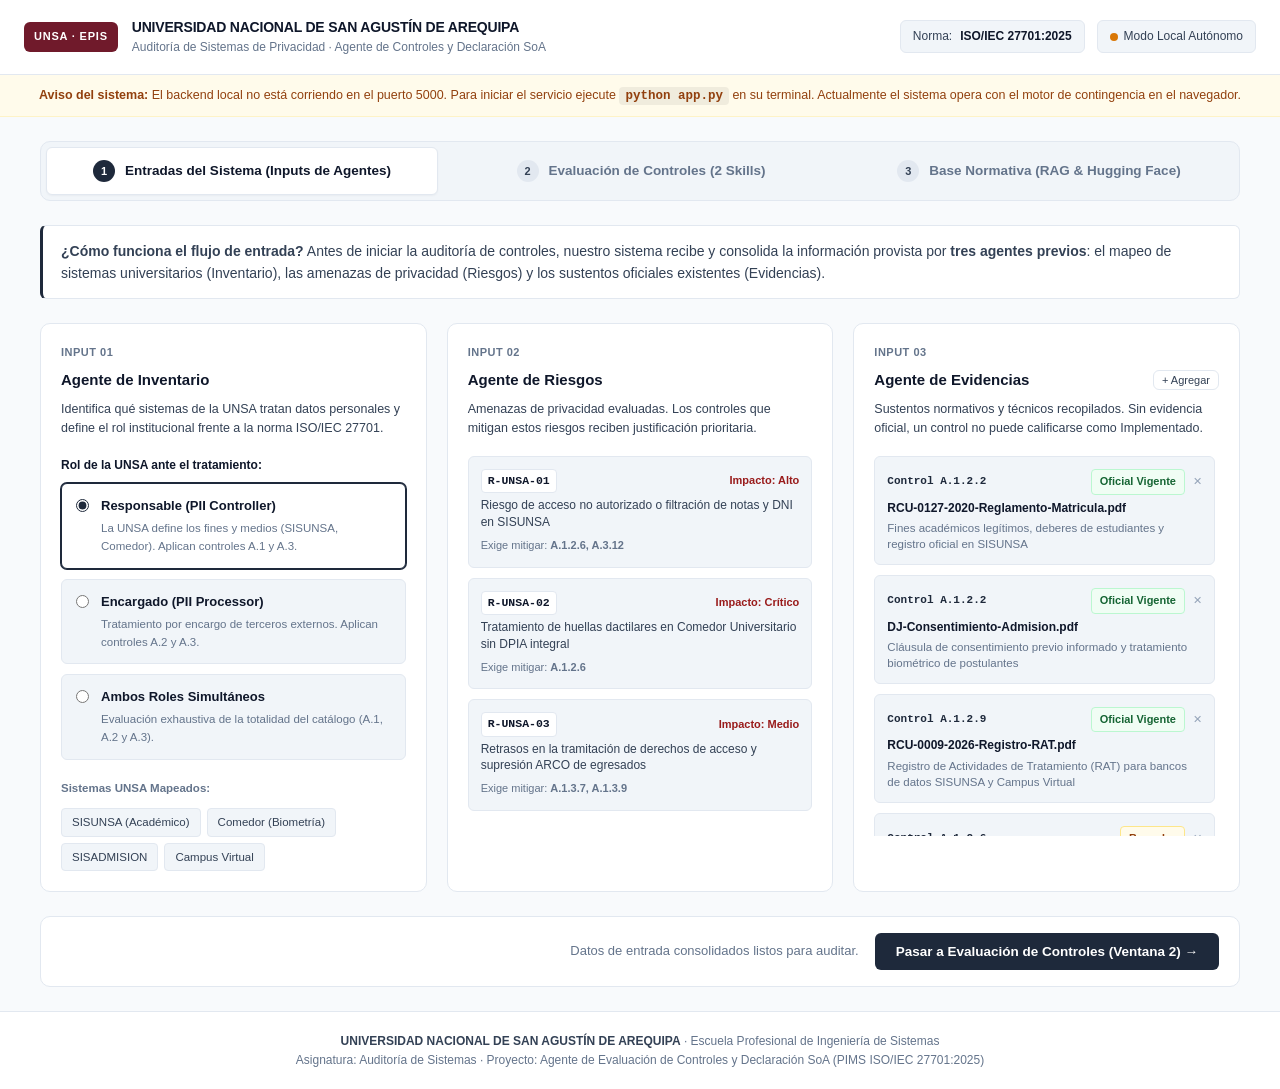
==== commit 928cbae9: "pruebita" ====
--- a/tif-pims-controles/static/index.html
+++ b/tif-pims-controles/static/index.html
@@ -3,213 +3,395 @@
 <head>
   <meta charset="UTF-8">
   <meta name="viewport" content="width=device-width, initial-scale=1.0">
-  <title>Sistema de Gestión de Privacidad (PIMS) - UNSA | Agente de Controles ISO/IEC 27701</title>
-  <link rel="stylesheet" href="style-legacy.css">
+  <title>Sistema de Auditoría de Privacidad (PIMS) - UNSA | ISO/IEC 27701:2025</title>
+  <link rel="stylesheet" href="style.css">
 </head>
 <body>
-  <!-- Barra Superior Institucional y de Control -->
-  <header class="header-gob">
-    <div class="header-container">
-      <div class="header-brand">
-        <div class="escudo-txt">UNSA · EPIS</div>
-        <div class="titulos-gob">
+
+  <!-- Header Superior Institucional -->
+  <header class="site-header">
+    <div class="header-inner">
+      <div class="brand-block">
+        <div class="brand-badge">UNSA · EPIS</div>
+        <div class="brand-text">
           <h1>UNIVERSIDAD NACIONAL DE SAN AGUSTÍN DE AREQUIPA</h1>
-          <h2>Escuela Profesional de Ingeniería de Sistemas · Auditoría de Sistemas</h2>
-          <div class="system-component-title">Agente de Evaluación de Controles y Declaración de Aplicabilidad (SoA)</div>
-        </div>
-      </div>
-      <div class="header-meta">
-        <div class="meta-pill-box">
-          <span class="meta-sub">ESTÁNDAR NORMATIVO</span>
-          <span class="meta-main">ISO/IEC 27701:2025 (PIMS)</span>
-        </div>
-        <div class="meta-pill-box">
-          <span class="meta-sub">ESTADO DEL SERVICIO</span>
-          <div class="connection-status" id="connection-status">
-            <span class="status-dot online" id="status-dot"></span>
-            <span id="status-text">Agente Conectado (API :5000)</span>
-          </div>
-        </div>
-        <!-- BOTÓN PANEL AVANZADO -->
-        <div class="meta-pill-box">
-          <a href="panel.html" class="btn-panel-avanzado">
-            <span class="btn-panel-icon">⚡</span>
-            Panel Avanzado 3-Columnas
-          </a>
+          <h2>Auditoría de Sistemas de Privacidad · Agente de Controles y Declaración SoA</h2>
+        </div>
+      </div>
+      <div class="header-status-group">
+        <div class="badge-meta">
+          <span>Norma:</span>
+          <strong>ISO/IEC 27701:2025</strong>
+        </div>
+        <div class="status-indicator">
+          <span class="status-dot online" id="status-dot"></span>
+          <span id="status-text">Agente Conectado (:5000)</span>
         </div>
       </div>
     </div>
   </header>
 
-  <!-- Banner de Notificación del Sistema -->
-  <div id="server-alert" class="server-notice" style="display: none;">
-    <div class="notice-container">
-      <strong>Aviso de conectividad:</strong> No se detectó el backend Flask en el puerto 5000.
-      Para activar el servicio Python ejecute: <code>python app.py</code>.
-      Actualmente el sistema está operando mediante el <em>motor de reglas local de contingencia</em>.
-    </div>
+  <!-- Banner de contingencia si el servidor Flask está detenido -->
+  <div id="server-alert" class="server-banner" style="display: none;">
+    <strong>Aviso del sistema:</strong> El backend local no está corriendo en el puerto 5000. 
+    Para iniciar el servicio ejecute <code>python app.py</code> en su terminal. 
+    Actualmente el sistema opera con el motor de contingencia en el navegador.
   </div>
 
-  <main class="main-wrapper">
-    <!-- Pestañas de Navegación del Sistema -->
-    <nav class="nav-tabs" role="tablist">
-      <button class="nav-tab-item active" data-tab="tab-evaluacion">Declaración de Aplicabilidad (SoA)</button>
-      <button class="nav-tab-item" data-tab="tab-evidencias">Registro de Documentos y Evidencias</button>
-      <button class="nav-tab-item" data-tab="tab-contrato">Contrato de Integración JSON (n8n)</button>
-      <button class="nav-tab-item" data-tab="tab-verificacion">Auditoría de Control Específico</button>
+  <main class="main-container">
+
+    <!-- Navegación de 3 Ventanas -->
+    <nav class="tabs-navigation" role="tablist">
+      <button class="tab-trigger active" data-tab="tab-inputs">
+        <span class="tab-step">1</span>
+        <span>Entradas del Sistema (Inputs de Agentes)</span>
+      </button>
+      <button class="tab-trigger" data-tab="tab-skills">
+        <span class="tab-step">2</span>
+        <span>Evaluación de Controles (2 Skills)</span>
+      </button>
+      <button class="tab-trigger" data-tab="tab-rag">
+        <span class="tab-step">3</span>
+        <span>Base Normativa (RAG & Hugging Face)</span>
+      </button>
     </nav>
 
-    <!-- PESTAÑA 1: EVALUACIÓN PRINCIPAL / GENERACIÓN DE LA SoA -->
-    <section id="tab-evaluacion" class="tab-pane active">
-      <div class="layout-grid">
-        <!-- Panel de Parámetros de Auditoría -->
-        <div class="panel">
-          <div class="panel-header">
-            <h3>1. Parámetros de la Entidad Auditada</h3>
-          </div>
-          <div class="panel-body">
-            <div class="field-group">
-              <label for="input-org">Razón Social / Dependencia</label>
-              <input type="text" id="input-org" value="Universidad Nacional de San Agustín de Arequipa (UNSA)" class="form-control" readonly>
-            </div>
-
-            <div class="field-group">
-              <label>Rol de la Entidad según ISO/IEC 27701:</label>
-              <div class="role-options">
-                <label class="role-opt selected" id="opt-responsable">
-                  <input type="radio" name="rol-eval" value="responsable" checked>
-                  <div class="opt-desc">
-                    <strong>Responsable del Tratamiento (PII Controller)</strong>
-                    <p>La UNSA determina los fines y medios del tratamiento en sistemas como SISUNSA, Admisión y Comedor Universitario.</p>
-                    <span class="sub-pill">Aplica Controles A.1 y A.3</span>
-                  </div>
-                </label>
-
-                <label class="role-opt" id="opt-encargado">
-                  <input type="radio" name="rol-eval" value="encargado">
-                  <div class="opt-desc">
-                    <strong>Encargado del Tratamiento (PII Processor)</strong>
-                    <p>La UNSA trata datos bajo las instrucciones directas de una entidad externa contratante.</p>
-                    <span class="sub-pill">Aplica Controles A.2 y A.3</span>
-                  </div>
-                </label>
-
-                <label class="role-opt" id="opt-ambos">
-                  <input type="radio" name="rol-eval" value="ambos">
-                  <div class="opt-desc">
-                    <strong>Roles Simultáneos (Responsable y Encargado)</strong>
-                    <p>Aplica la totalidad del catálogo del Anexo A de la norma sin exclusiones por rol.</p>
-                    <span class="sub-pill">Aplica Controles A.1, A.2 y A.3</span>
-                  </div>
-                </label>
-              </div>
-            </div>
-
-            <div class="field-group" style="margin-top: 18px;">
-              <label>Riesgos de Privacidad Vinculados (Agente de Riesgos):</label>
-              <div id="contenedor-riesgos-resumen" class="risk-summary-box">
+    <!-- ====================================================================
+         VENTANA 1: ENTRADAS DEL SISTEMA (INPUTS DE LOS 3 AGENTES)
+         ==================================================================== -->
+    <section id="tab-inputs" class="tab-view active">
+      <div class="intro-lead">
+        <strong>¿Cómo funciona el flujo de entrada?</strong> Antes de iniciar la auditoría de controles, nuestro sistema recibe y consolida la información provista por <strong>tres agentes previos</strong>: el mapeo de sistemas universitarios (Inventario), las amenazas de privacidad (Riesgos) y los sustentos oficiales existentes (Evidencias).
+      </div>
+
+      <div class="grid-inputs-3">
+        <!-- Input 1: Agente de Inventario -->
+        <div class="input-agent-card">
+          <div class="input-agent-badge">Input 01</div>
+          <h3 class="input-agent-title">Agente de Inventario</h3>
+          <p class="input-agent-desc">
+            Identifica qué sistemas de la UNSA tratan datos personales y define el rol institucional frente a la norma ISO/IEC 27701.
+          </p>
+
+          <label style="font-size: 12px; font-weight: 600; color: var(--ink); margin-bottom: 8px; display: block;">
+            Rol de la UNSA ante el tratamiento:
+          </label>
+          <div class="role-clean-group">
+            <label class="role-clean-option selected" id="opt-responsable">
+              <input type="radio" name="rol-eval" value="responsable" checked>
+              <div>
+                <div class="role-clean-title">Responsable (PII Controller)</div>
+                <div class="role-clean-detail">La UNSA define los fines y medios (SISUNSA, Comedor). Aplican controles A.1 y A.3.</div>
+              </div>
+            </label>
+
+            <label class="role-clean-option" id="opt-encargado">
+              <input type="radio" name="rol-eval" value="encargado">
+              <div>
+                <div class="role-clean-title">Encargado (PII Processor)</div>
+                <div class="role-clean-detail">Tratamiento por encargo de terceros externos. Aplican controles A.2 y A.3.</div>
+              </div>
+            </label>
+
+            <label class="role-clean-option" id="opt-ambos">
+              <input type="radio" name="rol-eval" value="ambos">
+              <div>
+                <div class="role-clean-title">Ambos Roles Simultáneos</div>
+                <div class="role-clean-detail">Evaluación exhaustiva de la totalidad del catálogo (A.1, A.2 y A.3).</div>
+              </div>
+            </label>
+          </div>
+
+          <div style="margin-top: 16px;">
+            <span style="font-size: 11.5px; font-weight: 600; color: var(--ink-subtle);">Sistemas UNSA Mapeados:</span>
+            <div class="tags-list-clean">
+              <span class="tag-clean">SISUNSA (Académico)</span>
+              <span class="tag-clean">Comedor (Biometría)</span>
+              <span class="tag-clean">SISADMISION</span>
+              <span class="tag-clean">Campus Virtual</span>
+            </div>
+          </div>
+        </div>
+
+        <!-- Input 2: Agente de Riesgos -->
+        <div class="input-agent-card">
+          <div class="input-agent-badge">Input 02</div>
+          <h3 class="input-agent-title">Agente de Riesgos</h3>
+          <p class="input-agent-desc">
+            Amenazas de privacidad evaluadas. Los controles que mitigan estos riesgos reciben justificación prioritaria.
+          </p>
+
+          <div id="contenedor-riesgos-resumen" class="risk-items-stack">
+            <!-- Renderizado dinámico de los riesgos UNSA -->
+          </div>
+        </div>
+
+        <!-- Input 3: Agente de Evidencias -->
+        <div class="input-agent-card">
+          <div class="input-agent-badge">Input 03</div>
+          <div style="display: flex; justify-content: space-between; align-items: center; margin-bottom: 8px;">
+            <h3 class="input-agent-title" style="margin-bottom: 0;">Agente de Evidencias</h3>
+            <button class="btn-secondary-clean" id="btn-abrir-modal-evidencia" style="padding: 3px 8px; font-size: 11px;">+ Agregar</button>
+          </div>
+          <p class="input-agent-desc">
+            Sustentos normativos y técnicos recopilados. Sin evidencia oficial, un control no puede calificarse como Implementado.
+          </p>
+
+          <div id="contenedor-artefactos" class="evidence-clean-stack">
+            <!-- Renderizado dinámico de artefactos probatorios -->
+          </div>
+
+          <!-- Formulario rápido desplegable para registrar evidencia -->
+          <div id="form-registro-rapido" style="display: none; background: #ffffff; border: 1px solid var(--border); padding: 14px; border-radius: var(--radius-sm); margin-top: 10px;">
+            <div style="font-size: 12px; font-weight: 700; margin-bottom: 8px; color: var(--ink);">Nueva Evidencia Documental:</div>
+            <div style="margin-bottom: 8px;">
+              <select id="sel-nuevo-control" class="form-select-clean" style="width: 100%; min-width: unset; font-size: 12px; padding: 6px;"></select>
+            </div>
+            <div style="margin-bottom: 8px;">
+              <select id="sel-nuevo-estado" class="form-select-clean" style="width: 100%; min-width: unset; font-size: 12px; padding: 6px;">
+                <option value="implementado">Implementado (Vigente / Oficial)</option>
+                <option value="parcial">Parcial (Borrador / Avance)</option>
+              </select>
+            </div>
+            <div style="margin-bottom: 8px;">
+              <input type="text" id="txt-nuevo-archivo" placeholder="Nombre de archivo (ej. Resolucion-001.pdf)" style="width: 100%; padding: 6px 10px; font-size: 12px; border: 1px solid var(--border); border-radius: 4px;">
+            </div>
+            <div style="margin-bottom: 10px;">
+              <input type="text" id="txt-nueva-desc" placeholder="Descripción breve de la evidencia" style="width: 100%; padding: 6px 10px; font-size: 12px; border: 1px solid var(--border); border-radius: 4px;">
+            </div>
+            <div style="display: flex; gap: 6px;">
+              <button class="btn-primary-clean" id="btn-guardar-documento" style="padding: 5px 10px; font-size: 11px;">Guardar</button>
+              <button class="btn-secondary-clean" id="btn-cancelar-documento" style="padding: 5px 10px; font-size: 11px;">Cancelar</button>
+            </div>
+          </div>
+        </div>
+      </div>
+
+      <!-- Barra de Transición -->
+      <div class="next-step-bar">
+        <span>Datos de entrada consolidados listos para auditar.</span>
+        <button class="btn-primary-clean" id="btn-ir-skills">
+          Pasar a Evaluación de Controles (Ventana 2) →
+        </button>
+      </div>
+    </section>
+
+    <!-- ====================================================================
+         VENTANA 2: EVALUACIÓN CON LAS 2 SKILLS
+         ==================================================================== -->
+    <section id="tab-skills" class="tab-view">
+      
+      <!-- SKILL 1: Declaración de Aplicabilidad (SoA) -->
+      <div class="card-clean skill-card-section">
+        <div class="card-header-clean">
+          <div>
+            <div class="skill-header-meta">
+              <span class="skill-tag">Skill 01</span>
+              <h2 class="skill-name">Declaración de Aplicabilidad (SoA Integral)</h2>
+            </div>
+            <p>Evalúa los 10 controles normativos ISO/IEC 27701:2025 contra el rol, riesgos y evidencias de la UNSA.</p>
+          </div>
+          <button class="btn-primary-clean" id="btn-generar-soa">
+            ▶ Ejecutar Skill: Generar SoA
+          </button>
+        </div>
+
+        <div class="card-body-clean" id="panel-resultados-soa" style="display: none;">
+          <!-- Indicadores Métricos Principales -->
+          <div class="kpi-row-clean">
+            <div class="kpi-box-clean">
+              <span class="kpi-num" id="num-evaluados">0</span>
+              <span class="kpi-label">Evaluados</span>
+            </div>
+            <div class="kpi-box-clean">
+              <span class="kpi-num" id="num-aplican">0</span>
+              <span class="kpi-label">Aplican a UNSA</span>
+            </div>
+            <div class="kpi-box-clean">
+              <span class="kpi-num kpi-imp" id="num-implementados">0</span>
+              <span class="kpi-label">Implementados</span>
+            </div>
+            <div class="kpi-box-clean">
+              <span class="kpi-num kpi-parc" id="num-parciales">0</span>
+              <span class="kpi-label">Parciales</span>
+            </div>
+            <div class="kpi-box-clean">
+              <span class="kpi-num kpi-gap" id="num-brechas">0</span>
+              <span class="kpi-label">Brechas Críticas</span>
+            </div>
+          </div>
+
+          <!-- Cuadro de Brechas Prescriptivas -->
+          <div class="brechas-card-clean" id="cuadro-brechas">
+            <h4>Plan de Remediación de Brechas Identificadas</h4>
+            <p>Controles que aplican a la universidad pero carecen de implementación total. Se asigna automáticamente al agente responsable:</p>
+            <div id="contenedor-items-brechas" class="brechas-list-clean"></div>
+          </div>
+
+          <!-- Barra de Filtros y Acciones -->
+          <div class="table-toolbar-clean">
+            <div class="filter-pills-clean">
+              <button class="filter-pill-clean active" data-filter="todos">Todos (<span id="txt-count-todos">0</span>)</button>
+              <button class="filter-pill-clean" data-filter="brechas">Brechas (<span id="txt-count-brechas">0</span>)</button>
+              <button class="filter-pill-clean" data-filter="implementados">Implementados (<span id="txt-count-imp">0</span>)</button>
+              <button class="filter-pill-clean" data-filter="excluidos">Excluidos (<span id="txt-count-exc">0</span>)</button>
+            </div>
+            <div style="display: flex; gap: 8px;">
+              <button class="btn-secondary-clean" id="btn-descargar-json">Exportar JSON</button>
+              <button class="btn-secondary-clean" id="btn-imprimir-reporte">Imprimir SoA</button>
+            </div>
+          </div>
+
+          <!-- Tabla Formal SoA -->
+          <div class="table-wrapper-clean">
+            <table class="soa-table-clean" id="tabla-soa-oficial">
+              <thead>
+                <tr>
+                  <th style="width: 85px;">Control</th>
+                  <th style="width: 170px;">Denominación</th>
+                  <th style="width: 70px;">Aplica</th>
+                  <th>Justificación Técnica / Riesgos</th>
+                  <th style="width: 120px;">Estado</th>
+                  <th style="width: 180px;">Evidencia Oficial</th>
+                  <th style="width: 200px;">Directiva UNSA (RAG)</th>
+                  <th style="width: 130px;">Responsable</th>
+                </tr>
+              </thead>
+              <tbody id="tbody-soa">
                 <!-- Se llena dinámicamente -->
-              </div>
-            </div>
-          </div>
-        </div>
-
-        <!-- Panel de Evidencias Disponibles -->
-        <div class="panel">
-          <div class="panel-header header-with-action">
-            <h3>2. Artefactos Probatorios Documentados</h3>
-            <button class="btn-sm" id="btn-abrir-modal-evidencia">+ Registrar Documento</button>
-          </div>
-          <div class="panel-body">
-            <p class="section-help">
-              El motor de evaluación aplica el principio de <strong>integridad probatoria</strong>: ningún control puede ser calificado como <em>Implementado</em> sin un documento oficial registrado que sustente su cumplimiento.
-            </p>
-
-            <div id="contenedor-artefactos" class="artifacts-stack">
-              <!-- Renderizado dinámico -->
-            </div>
-
-            <div id="form-registro-rapido" class="box-subform" style="display: none;">
-              <h4>Nuevo Documento de Evidencia</h4>
-              <div class="form-row">
-                <div class="form-col">
-                  <label>Control Asociado:</label>
-                  <select id="sel-nuevo-control" class="form-control"></select>
-                </div>
-                <div class="form-col">
-                  <label>Calificación:</label>
-                  <select id="sel-nuevo-estado" class="form-control">
-                    <option value="implementado">Implementado (Vigente / Oficial)</option>
-                    <option value="parcial">Parcial (Borrador / Avance)</option>
-                  </select>
-                </div>
-              </div>
-              <div class="field-group">
-                <label>Nombre del Archivo / Documento:</label>
-                <input type="text" id="txt-nuevo-archivo" placeholder="ej. Resolucion-Rectoral-012-2026-UNSA.pdf" class="form-control">
-              </div>
-              <div class="field-group">
-                <label>Descripción / Detalle del Contenido:</label>
-                <input type="text" id="txt-nueva-desc" placeholder="ej. Aprobación de la política de seguridad" class="form-control">
-              </div>
-              <div class="form-buttons">
-                <button class="btn-primary-sm" id="btn-guardar-documento">Guardar Documento</button>
-                <button class="btn-secondary-sm" id="btn-cancelar-documento">Cancelar</button>
-              </div>
-            </div>
-
-            <div class="execute-action-area">
-              <button class="btn-primary-block" id="btn-generar-soa">
-                Ejecutar Skill: Generar Declaración de Aplicabilidad (SoA)
-              </button>
-            </div>
+              </tbody>
+            </table>
+          </div>
+
+          <!-- Nota de Supervisión Humana -->
+          <div class="human-review-clean">
+            <svg width="20" height="20" viewBox="0 0 24 24" fill="none" stroke="#64748b" stroke-width="2">
+              <circle cx="12" cy="12" r="10"></circle>
+              <line x1="12" y1="8" x2="12" y2="12"></line>
+              <line x1="12" y1="16" x2="12.01" y2="16"></line>
+            </svg>
+            <div>
+              <strong>Supervisión Humana Obligatoria (Gobernanza ISO/IEC 27701 Cl. 9.3):</strong>
+              Este reporte es una propuesta técnica automatizada. Para surtir efectos legales en la UNSA, debe ser revisado y firmado por el Oficial de Protección de Datos (DPO) o el Director de la OTIC.
+            </div>
+          </div>
+        </div>
+      </div>
+
+      <!-- SKILL 2: Verificación de un Control Individual -->
+      <div class="card-clean skill-card-section">
+        <div class="card-header-clean">
+          <div>
+            <div class="skill-header-meta">
+              <span class="skill-tag">Skill 02</span>
+              <h2 class="skill-name">Verificación Quirúrgica de un Control</h2>
+            </div>
+            <p>Inspecciona un control específico en aislamiento y emite una recomendación técnica prescriptiva.</p>
+          </div>
+        </div>
+
+        <div class="card-body-clean">
+          <div class="single-audit-box">
+            <div>
+              <label style="font-size: 12.5px; font-weight: 600; display: block; margin-bottom: 6px;">Seleccione el control a auditar:</label>
+              <select id="sel-control-individual" class="form-select-clean"></select>
+            </div>
+            <button class="btn-primary-clean" id="btn-auditar-individual">
+              Auditar Control Seleccionado
+            </button>
+          </div>
+
+          <div id="resultado-control-individual" style="display: none;" class="single-result-card">
+            <!-- Se llena al auditar -->
           </div>
         </div>
       </div>
     </section>
 
-    <!-- PESTAÑA 2: REPOSITORIO DE DOCUMENTOS Y POLÍTICAS -->
-    <section id="tab-evidencias" class="tab-pane">
-      <div class="panel">
-        <div class="panel-header">
-          <h3>Repositorio Documental Institucional (Base de Conocimiento RAG)</h3>
-        </div>
-        <div class="panel-body">
-          <p class="section-help">
-            Los siguientes documentos forman parte del repositorio local de la UNSA. El módulo de búsqueda semántica (FAISS) los indexa automáticamente para fundamentar el cumplimiento de cada control normativo.
-          </p>
-
-          <div class="doc-inventory-list">
-            <div class="doc-item-row">
-              <div class="doc-col-main">
-                <h4>Directiva DIR-OTIC-004-UNSA</h4>
-                <p>Directiva Institucional de Privacidad y Protección de Datos Personales de la Universidad Nacional de San Agustín de Arequipa.</p>
-                <span class="doc-meta">Ubicación: knowledge/politicas/politica_privacidad_unsa.md · Alcance: SISUNSA, Admisión, Comedor</span>
-              </div>
-              <div class="doc-col-status">
-                <span class="badge-status vigente">Indexado FAISS</span>
-              </div>
-            </div>
-
-            <div class="doc-item-row">
-              <div class="doc-col-main">
-                <h4>Norma Técnica Internacional ISO/IEC 27701:2025</h4>
-                <p>Estructura de gestión de privacidad de la información, cláusulas 1 a 10 y catálogo de controles del Anexo A.</p>
-                <span class="doc-meta">Ubicación: knowledge/normativa/resumen_27701.md · Estándar de Referencia</span>
-              </div>
-              <div class="doc-col-status">
-                <span class="badge-status vigente">Indexado FAISS</span>
-              </div>
-            </div>
-
-            <div class="doc-item-row">
-              <div class="doc-col-main">
-                <h4>Catálogo Maestro de Controles de Privacidad</h4>
-                <p>Definición canónica de controles, denominaciones normativas y asignación de agentes responsables.</p>
-                <span class="doc-meta">Ubicación: knowledge/catalogo_controles.json · 10 Controles Base</span>
-              </div>
-              <div class="doc-col-status">
-                <span class="badge-status vigente">Catálogo Oficial</span>
+    <!-- ====================================================================
+         VENTANA 3: BASE NORMATIVA (RAG & HUGGING FACE)
+         ==================================================================== -->
+    <section id="tab-rag" class="tab-view">
+
+      <!-- Apartado Especial: Modelo de IA de Hugging Face -->
+      <div class="hf-banner-clean">
+        <div class="hf-banner-top">
+          <span class="hf-tag">Hugging Face Embeddings</span>
+          <span class="hf-model-name">sentence-transformers/paraphrase-multilingual-MiniLM-L12-v2</span>
+        </div>
+        <p class="hf-banner-desc">
+          Para fundamentar las respuestas conceptuales y vincular las directivas institucionales de la UNSA, el sistema utiliza un modelo de representaciones semánticas densas alojado en <strong>Hugging Face</strong>.
+        </p>
+
+        <div class="hf-features-grid">
+          <div class="hf-feature-box">
+            <div class="hf-feature-title">Vectores de 384 Dimensiones</div>
+            <div class="hf-feature-text">Transforma párrafos normativos en coordenadas semánticas optimizadas para español técnico y legal.</div>
+          </div>
+          <div class="hf-feature-box">
+            <div class="hf-feature-title">Motor Vectorial FAISS Local</div>
+            <div class="hf-feature-text">Búsqueda por producto interno unitario (similitud coseno) que calcula coincidencias en menos de 5 milisegundos.</div>
+          </div>
+          <div class="hf-feature-box">
+            <div class="hf-feature-title">100% Privado y Desconectado</div>
+            <div class="hf-feature-text">Soberanía de datos absoluta: ningún documento ni consulta institucional viaja a servidores externos o APIs comerciales.</div>
+          </div>
+        </div>
+      </div>
+
+      <!-- Buscador Semántico RAG -->
+      <div class="card-clean">
+        <div class="card-header-clean">
+          <div>
+            <h3>Buscador Normativo Semántico (RAG en Lenguaje Natural)</h3>
+            <p>Escriba cualquier pregunta o tema en lenguaje común; el modelo recuperará el artículo o directiva exacta correspondiente.</p>
+          </div>
+        </div>
+
+        <div class="card-body-clean">
+          <div class="rag-search-box">
+            <input type="text" id="txt-rag-query" class="rag-input-clean" placeholder="Escriba su consulta (ej. '¿Qué exige la norma para el comedor universitario y huellas dactilares?')...">
+            <button class="btn-primary-clean" id="btn-rag-buscar">
+              🔍 Buscar en Repositorio
+            </button>
+          </div>
+
+          <div class="rag-chips-row">
+            <span class="rag-chips-label">Consultas frecuentes:</span>
+            <button class="rag-chip" data-query="comedor universitario huellas dactilares biometria comensales">Comedor y Biometría</button>
+            <button class="rag-chip" data-query="consentimiento informado estudiantes postulantes SISADMISION">Consentimiento Informado</button>
+            <button class="rag-chip" data-query="ejercicio de derechos ARCO acceso rectificacion odp@unsa.edu.pe">Derechos ARCO</button>
+            <button class="rag-chip" data-query="gestion de incidentes de seguridad brechas CSIRT">Gestión de Incidentes</button>
+            <button class="rag-chip" data-query="contratos con terceros Google Workspace proveedores DPA">Terceros y Proveedores</button>
+          </div>
+
+          <!-- Contenedor de Resultados RAG -->
+          <div id="contenedor-rag-resultados" class="rag-results-stack">
+            <div style="text-align: center; color: var(--ink-subtle); padding: 30px 10px; font-size: 13px;">
+              Haga una consulta o seleccione una de las sugerencias superiores para explorar la base normativa institucional.
+            </div>
+          </div>
+
+          <!-- Documentos Indexados en la Base de Conocimiento -->
+          <div style="margin-top: 32px; border-top: 1px solid var(--border); padding-top: 20px;">
+            <div style="font-size: 13px; font-weight: 700; color: var(--ink); margin-bottom: 4px;">
+              Documentos Indexados en el Repositorio Local:
+            </div>
+            <div class="repo-grid-clean">
+              <div class="repo-card">
+                <div class="repo-card-title">Directiva DIR-OTIC-004-UNSA</div>
+                <div class="repo-card-desc">Política Integral de Privacidad y Protección de Datos Personales para la comunidad agustina.</div>
+                <div class="repo-card-path">knowledge/politicas/politica_privacidad_unsa.md</div>
+              </div>
+              <div class="repo-card">
+                <div class="repo-card-title">Norma Técnica ISO/IEC 27701:2025</div>
+                <div class="repo-card-desc">Estándar internacional de gestión de privacidad (PIMS), cláusulas 1 a 10 y Anexo A.</div>
+                <div class="repo-card-path">knowledge/normativa/resumen_27701.md</div>
+              </div>
+              <div class="repo-card">
+                <div class="repo-card-title">Catálogo Oficial de Controles</div>
+                <div class="repo-card-desc">Definiciones canónicas de controles de privacidad y asignación de agentes responsables.</div>
+                <div class="repo-card-path">knowledge/catalogo_controles.json</div>
               </div>
             </div>
           </div>
@@ -217,166 +399,16 @@
       </div>
     </section>
 
-    <!-- PESTAÑA 3: CONTRATO JSON / N8N -->
-    <section id="tab-contrato" class="tab-pane">
-      <div class="panel">
-        <div class="panel-header">
-          <h3>Contrato de Datos JSON (Protocolo de Interoperabilidad para n8n)</h3>
-        </div>
-        <div class="panel-body">
-          <p class="section-help">
-            Estructura tipada enviada a través de peticiones HTTP POST hacia el Agente de Controles desde el bus de integración o la plataforma <strong>n8n</strong>.
-          </p>
-
-          <div class="field-group">
-            <label for="sel-preset-json">Escenario Preconfigurado:</label>
-            <select id="sel-preset-json" class="form-control" style="max-width: 450px;">
-              <option value="unsa_responsable">Caso Principal: UNSA como Responsable (SISUNSA y Comedor)</option>
-              <option value="unsa_encargado">Caso Secundario: UNSA como Encargado de Tratamiento</option>
-              <option value="unsa_ambos">Caso Exhaustivo: UNSA con Ambos Roles Simultáneos</option>
-              <option value="unsa_sin_evidencias">Auditoría Cero: UNSA sin Documentación Presentada</option>
-            </select>
-          </div>
-
-          <textarea id="txt-json-payload" class="code-box" rows="15" spellcheck="false"></textarea>
-
-          <div class="form-buttons" style="margin-top: 14px;">
-            <button class="btn-primary" id="btn-enviar-json">Procesar Contrato JSON</button>
-          </div>
-        </div>
-      </div>
-    </section>
-
-    <!-- PESTAÑA 4: AUDITORÍA PUNTUAL -->
-    <section id="tab-verificacion" class="tab-pane">
-      <div class="panel">
-        <div class="panel-header">
-          <h3>Skill: verificar-controles (Auditoría Individual de Control)</h3>
-        </div>
-        <div class="panel-body">
-          <p class="section-help">
-            Permite inspeccionar el cumplimiento de un control específico y genera una recomendación prescriptiva dirigida al agente responsable.
-          </p>
-
-          <div class="field-group" style="max-width: 500px;">
-            <label for="sel-control-individual">Seleccione el Control a Auditar:</label>
-            <select id="sel-control-individual" class="form-control"></select>
-          </div>
-
-          <div class="form-buttons">
-            <button class="btn-primary" id="btn-auditar-individual">Auditar Control Seleccionado</button>
-          </div>
-        </div>
-      </div>
-    </section>
-
-    <!-- DASHBOARD DE RESULTADOS: DECLARACIÓN DE APLICABILIDAD -->
-    <section id="panel-resultados-soa" class="panel result-panel" style="display: none;">
-      <div class="panel-header header-with-action">
-        <div>
-          <span class="badge-tag ok" id="lbl-estado-resp">ESTADO: OK</span>
-          <h2 id="lbl-titulo-soa">Declaración de Aplicabilidad (SoA) - ISO/IEC 27701:2025</h2>
-          <p id="lbl-subtitulo-soa" class="result-sub"></p>
-        </div>
-        <div class="header-action-group">
-          <button class="btn-secondary" id="btn-descargar-json">Exportar JSON</button>
-          <button class="btn-secondary" id="btn-imprimir-reporte">Imprimir SoA</button>
-        </div>
-      </div>
-
-      <div class="panel-body">
-        <!-- Indicadores Métricos Oficiales -->
-        <div class="metrics-row">
-          <div class="metric-box">
-            <span class="metric-val" id="num-evaluados">0</span>
-            <span class="metric-title">Controles Evaluados</span>
-          </div>
-          <div class="metric-box">
-            <span class="metric-val text-navy" id="num-aplican">0</span>
-            <span class="metric-title">Aplican a la UNSA</span>
-          </div>
-          <div class="metric-box">
-            <span class="metric-val text-green" id="num-implementados">0</span>
-            <span class="metric-title">Implementados</span>
-          </div>
-          <div class="metric-box">
-            <span class="metric-val text-amber" id="num-parciales">0</span>
-            <span class="metric-title">Parciales</span>
-          </div>
-          <div class="metric-box">
-            <span class="metric-val text-red" id="num-brechas">0</span>
-            <span class="metric-title">Brechas Detectadas</span>
-          </div>
-        </div>
-
-        <!-- Alerta de Gobernanza -->
-        <div class="governance-notice">
-          <div class="notice-col-icon">
-            <svg width="24" height="24" viewBox="0 0 24 24" fill="none" stroke="#854d0e" stroke-width="2">
-              <path d="M12 9v2m0 4h.01m-6.938 4h13.856c1.54 0 2.502-1.667 1.732-3L13.732 4c-.77-1.333-2.694-1.333-3.464 0L3.34 16c-.77 1.333.192 3 1.732 3z"/>
-            </svg>
-          </div>
-          <div class="notice-col-text">
-            <strong>Supervisión Humana Obligatoria (Cláusula 5.1 e ISO/IEC 27701 Cl. 9.3):</strong>
-            <p>El presente documento constituye una <em>propuesta técnica preliminar</em> emitida por el Agente de Controles. Para adquirir validez vinculante debe ser revisado y rubricado por el Oficial de Protección de Datos (DPO) o el Director de la OTIC.</p>
-          </div>
-        </div>
-
-        <!-- Filtros de Navegación de la SoA -->
-        <div class="filters-row">
-          <span class="filters-label">Filtrar registros:</span>
-          <div class="filter-pills">
-            <button class="filter-pill active" data-filter="todos">Todos (<span id="txt-count-todos">0</span>)</button>
-            <button class="filter-pill" data-filter="brechas">Brechas / No Implementados (<span id="txt-count-brechas">0</span>)</button>
-            <button class="filter-pill" data-filter="implementados">Implementados (<span id="txt-count-imp">0</span>)</button>
-            <button class="filter-pill" data-filter="excluidos">Excluidos (<span id="txt-count-exc">0</span>)</button>
-          </div>
-        </div>
-
-        <!-- Tabla Formal de la Declaración de Aplicabilidad -->
-        <div class="table-responsive">
-          <table class="soa-official-table" id="tabla-soa-oficial">
-            <thead>
-              <tr>
-                <th style="width: 80px;">Control</th>
-                <th style="width: 170px;">Denominación Normativa</th>
-                <th style="width: 75px;">Aplica</th>
-                <th>Justificación Técnica / Riesgos</th>
-                <th style="width: 125px;">Estado</th>
-                <th style="width: 190px;">Evidencia Documental</th>
-                <th style="width: 220px;">Directiva UNSA (RAG)</th>
-                <th style="width: 130px;">Agente Resp.</th>
-              </tr>
-            </thead>
-            <tbody id="tbody-soa">
-              <!-- Filas renderizadas -->
-            </tbody>
-          </table>
-        </div>
-
-        <!-- Cuadro Prescriptivo de Brechas -->
-        <div class="gap-analysis-box" id="cuadro-brechas">
-          <div class="gap-header">
-            <h4>Plan de Subsanación de Brechas Identificadas</h4>
-            <p>Se listan los controles que aplican a la universidad pero carecen de implementación completa:</p>
-          </div>
-          <div id="contenedor-items-brechas" class="gap-grid">
-            <!-- Brechas renderizadas -->
-          </div>
-        </div>
-      </div>
-    </section>
   </main>
 
-  <!-- Pie de Página Institucional -->
-  <footer class="footer-gob">
-    <div class="footer-container">
-      <p><strong>UNIVERSIDAD NACIONAL DE SAN AGUSTÍN DE AREQUIPA</strong> · Facultad de Ingeniería de Producción y Servicios</p>
-      <p>Escuela Profesional de Ingeniería de Sistemas · Asignatura: Auditoría de Sistemas (1704255)</p>
-      <p class="footer-sub">Docente: Mg. Edward Vicente Zárate Carlos · Semestre 2026-B</p>
+  <!-- Footer Institucional -->
+  <footer class="site-footer">
+    <div class="footer-inner">
+      <p><strong>UNIVERSIDAD NACIONAL DE SAN AGUSTÍN DE AREQUIPA</strong> · Escuela Profesional de Ingeniería de Sistemas</p>
+      <p>Asignatura: Auditoría de Sistemas · Proyecto: Agente de Evaluación de Controles y Declaración SoA (PIMS ISO/IEC 27701:2025)</p>
     </div>
   </footer>
 
-  <script src="app-legacy.js"></script>
+  <script src="app.js"></script>
 </body>
 </html>
--- a/tif-pims-controles/static/style.css
+++ b/tif-pims-controles/static/style.css
@@ -0,0 +1,1205 @@
+/* ==========================================================================
+   SISTEMA DE GESTIÓN DE PRIVACIDAD (PIMS) - ISO/IEC 27701:2025
+   Universidad Nacional de San Agustín de Arequipa (UNSA)
+   Tema: Minimalista Ejecutivo / Tonos Plomo y Slate Claro (Inspirado en Microx)
+   ========================================================================== */
+
+:root {
+  /* Paleta Base Plomo / Slate Neutro Claro */
+  --bg: #f8fafc;
+  --surface: #ffffff;
+  --surface-subtle: #f1f5f9;
+  --surface-elevated: #ffffff;
+  
+  --ink: #0f172a;           /* Slate profundo */
+  --ink-muted: #334155;     /* Slate medio */
+  --ink-subtle: #64748b;    /* Slate suave */
+  --ink-light: #94a3b8;     /* Slate claro */
+  
+  --border: #e2e8f0;        /* Borde plomo suave */
+  --border-strong: #cbd5e1; /* Borde plomo acentuado */
+  
+  /* Acentos Institucionales Sobrios */
+  --primary: #1e293b;       /* Plomo grafito / slate corporativo */
+  --primary-hover: #0f172a;
+  --accent-unsa: #701a2b;   /* Granate agustino sutil y formal */
+  --accent-blue: #2563eb;   /* Azul funcional */
+
+  /* Estados Normativos Sobrios */
+  --status-imp-bg: #f0fdf4;
+  --status-imp-border: #bbf7d0;
+  --status-imp-text: #166534;
+  
+  --status-parc-bg: #fffbeb;
+  --status-parc-border: #fde68a;
+  --status-parc-text: #92400e;
+  
+  --status-gap-bg: #fef2f2;
+  --status-gap-border: #fecaca;
+  --status-gap-text: #991b1b;
+  
+  --status-exc-bg: #f8fafc;
+  --status-exc-border: #e2e8f0;
+  --status-exc-text: #64748b;
+
+  /* Tipografías y Geometría */
+  --font-sans: -apple-system, BlinkMacSystemFont, "Segoe UI", Roboto, "Helvetica Neue", Arial, sans-serif;
+  --font-mono: ui-monospace, SFMono-Regular, "SF Mono", Menlo, Consolas, monospace;
+  
+  --radius-sm: 6px;
+  --radius-md: 10px;
+  --radius-lg: 14px;
+  
+  --shadow-sm: 0 1px 2px rgba(15, 23, 42, 0.04);
+  --shadow-card: 0 1px 3px rgba(15, 23, 42, 0.05), 0 6px 16px -2px rgba(15, 23, 42, 0.03);
+  --shadow-elevated: 0 4px 6px -1px rgba(15, 23, 42, 0.05), 0 12px 24px -4px rgba(15, 23, 42, 0.06);
+}
+
+/* Reset Global */
+*, *::before, *::after {
+  box-sizing: border-box;
+  margin: 0;
+  padding: 0;
+}
+
+body {
+  background-color: var(--bg);
+  color: var(--ink);
+  font-family: var(--font-sans);
+  font-size: 14px;
+  line-height: 1.6;
+  -webkit-font-smoothing: antialiased;
+  min-height: 100vh;
+  display: flex;
+  flex-direction: column;
+}
+
+/* ==========================================================================
+   Header Institucional Sobrio
+   ========================================================================== */
+.site-header {
+  background-color: #ffffff;
+  border-bottom: 1px solid var(--border);
+  padding: 16px 24px;
+  position: sticky;
+  top: 0;
+  z-index: 50;
+}
+
+.header-inner {
+  max-width: 1240px;
+  margin: 0 auto;
+  display: flex;
+  justify-content: space-between;
+  align-items: center;
+  flex-wrap: wrap;
+  gap: 16px;
+}
+
+.brand-block {
+  display: flex;
+  align-items: center;
+  gap: 14px;
+}
+
+.brand-badge {
+  background: var(--accent-unsa);
+  color: #ffffff;
+  font-size: 11px;
+  font-weight: 700;
+  letter-spacing: 0.8px;
+  padding: 6px 10px;
+  border-radius: var(--radius-sm);
+  text-transform: uppercase;
+}
+
+.brand-text h1 {
+  font-size: 14px;
+  font-weight: 700;
+  color: var(--ink);
+  letter-spacing: -0.2px;
+}
+
+.brand-text h2 {
+  font-size: 12px;
+  font-weight: 400;
+  color: var(--ink-subtle);
+}
+
+.header-status-group {
+  display: flex;
+  align-items: center;
+  gap: 12px;
+}
+
+.badge-meta {
+  display: inline-flex;
+  align-items: center;
+  gap: 8px;
+  background: var(--surface-subtle);
+  border: 1px solid var(--border);
+  padding: 6px 12px;
+  border-radius: var(--radius-sm);
+  font-size: 12px;
+  color: var(--ink-muted);
+}
+
+.badge-meta strong {
+  color: var(--ink);
+}
+
+.status-indicator {
+  display: inline-flex;
+  align-items: center;
+  gap: 6px;
+  font-size: 12px;
+  font-weight: 500;
+  color: var(--ink-muted);
+  background: var(--surface-subtle);
+  border: 1px solid var(--border);
+  padding: 6px 12px;
+  border-radius: var(--radius-sm);
+}
+
+.status-dot {
+  width: 8px;
+  height: 8px;
+  border-radius: 50%;
+  background-color: #cbd5e1;
+}
+
+.status-dot.online {
+  background-color: #16a34a;
+  box-shadow: 0 0 0 2px rgba(22, 163, 74, 0.2);
+}
+
+.status-dot.offline {
+  background-color: #d97706;
+}
+
+/* Notificación de Modo Autónomo */
+.server-banner {
+  background: #fffbeb;
+  border-bottom: 1px solid #fef3c7;
+  padding: 10px 24px;
+  font-size: 12.5px;
+  color: #92400e;
+  text-align: center;
+}
+
+.server-banner code {
+  background: rgba(0,0,0,0.06);
+  padding: 2px 6px;
+  border-radius: 4px;
+  font-family: var(--font-mono);
+  font-weight: 600;
+}
+
+/* ==========================================================================
+   Contenedor Principal y Pestañas Minimalistas
+   ========================================================================== */
+.main-container {
+  max-width: 1240px;
+  width: 100%;
+  margin: 24px auto;
+  padding: 0 20px;
+  flex: 1;
+}
+
+/* Barra de 3 Ventanas */
+.tabs-navigation {
+  display: flex;
+  gap: 8px;
+  background: var(--surface-subtle);
+  border: 1px solid var(--border);
+  padding: 5px;
+  border-radius: var(--radius-md);
+  margin-bottom: 24px;
+}
+
+.tab-trigger {
+  flex: 1;
+  display: flex;
+  align-items: center;
+  justify-content: center;
+  gap: 10px;
+  padding: 12px 18px;
+  border-radius: var(--radius-sm);
+  border: none;
+  background: transparent;
+  color: var(--ink-subtle);
+  font-size: 13.5px;
+  font-weight: 600;
+  cursor: pointer;
+  transition: all 0.2s ease;
+}
+
+.tab-trigger:hover {
+  color: var(--ink);
+  background: rgba(255, 255, 255, 0.5);
+}
+
+.tab-trigger.active {
+  background: #ffffff;
+  color: var(--ink);
+  box-shadow: var(--shadow-sm);
+  border: 1px solid var(--border);
+}
+
+.tab-step {
+  display: inline-flex;
+  align-items: center;
+  justify-content: center;
+  width: 22px;
+  height: 22px;
+  border-radius: 50%;
+  background: var(--border);
+  color: var(--ink-muted);
+  font-size: 11px;
+  font-weight: 700;
+}
+
+.tab-trigger.active .tab-step {
+  background: var(--primary);
+  color: #ffffff;
+}
+
+/* Paneles de Contenido */
+.tab-view {
+  display: none;
+  animation: fadeIn 0.25s ease;
+}
+
+.tab-view.active {
+  display: block;
+}
+
+@keyframes fadeIn {
+  from { opacity: 0; transform: translateY(4px); }
+  to { opacity: 1; transform: translateY(0); }
+}
+
+/* ==========================================================================
+   Diseño de Tarjetas Plomo / Slate Limpias
+   ========================================================================== */
+.card-clean {
+  background: var(--surface);
+  border: 1px solid var(--border);
+  border-radius: var(--radius-lg);
+  box-shadow: var(--shadow-card);
+  overflow: hidden;
+  margin-bottom: 24px;
+}
+
+.card-header-clean {
+  padding: 18px 24px;
+  border-bottom: 1px solid var(--border);
+  background: #ffffff;
+  display: flex;
+  justify-content: space-between;
+  align-items: center;
+}
+
+.card-header-clean h3 {
+  font-size: 15px;
+  font-weight: 700;
+  color: var(--ink);
+  letter-spacing: -0.2px;
+}
+
+.card-header-clean p {
+  font-size: 12.5px;
+  color: var(--ink-subtle);
+  margin-top: 2px;
+}
+
+.card-body-clean {
+  padding: 24px;
+}
+
+/* ==========================================================================
+   VENTANA 1: INPUTS DE LOS 3 AGENTES
+   ========================================================================== */
+.intro-lead {
+  font-size: 14px;
+  color: var(--ink-muted);
+  background: #ffffff;
+  border: 1px solid var(--border);
+  border-left: 3px solid var(--primary);
+  padding: 14px 18px;
+  border-radius: var(--radius-sm);
+  margin-bottom: 24px;
+}
+
+.grid-inputs-3 {
+  display: grid;
+  grid-template-columns: repeat(3, 1fr);
+  gap: 20px;
+  margin-bottom: 24px;
+}
+
+@media (max-width: 980px) {
+  .grid-inputs-3 {
+    grid-template-columns: 1fr;
+  }
+}
+
+.input-agent-card {
+  background: #ffffff;
+  border: 1px solid var(--border);
+  border-radius: var(--radius-md);
+  padding: 20px;
+  display: flex;
+  flex-direction: column;
+  transition: border-color 0.2s ease, box-shadow 0.2s ease;
+}
+
+.input-agent-card:hover {
+  border-color: var(--border-strong);
+  box-shadow: var(--shadow-sm);
+}
+
+.input-agent-badge {
+  font-size: 11px;
+  font-weight: 700;
+  text-transform: uppercase;
+  letter-spacing: 0.5px;
+  color: var(--ink-subtle);
+  margin-bottom: 6px;
+}
+
+.input-agent-title {
+  font-size: 15px;
+  font-weight: 700;
+  color: var(--ink);
+  margin-bottom: 8px;
+}
+
+.input-agent-desc {
+  font-size: 12.5px;
+  color: var(--ink-muted);
+  line-height: 1.5;
+  margin-bottom: 16px;
+  min-height: 40px;
+}
+
+/* Opciones de Rol Institucional */
+.role-clean-group {
+  display: flex;
+  flex-direction: column;
+  gap: 10px;
+}
+
+.role-clean-option {
+  display: flex;
+  align-items: flex-start;
+  gap: 12px;
+  padding: 12px 14px;
+  border: 1px solid var(--border);
+  border-radius: var(--radius-sm);
+  cursor: pointer;
+  background: var(--surface-subtle);
+  transition: all 0.2s ease;
+}
+
+.role-clean-option:hover {
+  background: #ffffff;
+  border-color: var(--border-strong);
+}
+
+.role-clean-option.selected {
+  background: #ffffff;
+  border-color: var(--primary);
+  box-shadow: 0 0 0 1px var(--primary);
+}
+
+.role-clean-option input[type="radio"] {
+  margin-top: 3px;
+  accent-color: var(--primary);
+}
+
+.role-clean-title {
+  font-size: 13px;
+  font-weight: 600;
+  color: var(--ink);
+}
+
+.role-clean-detail {
+  font-size: 11.5px;
+  color: var(--ink-subtle);
+  margin-top: 2px;
+}
+
+/* Lista de Tags de Sistemas */
+.tags-list-clean {
+  display: flex;
+  flex-wrap: wrap;
+  gap: 6px;
+  margin-top: 10px;
+}
+
+.tag-clean {
+  font-size: 11.5px;
+  background: var(--surface-subtle);
+  border: 1px solid var(--border);
+  padding: 4px 10px;
+  border-radius: 4px;
+  color: var(--ink-muted);
+  font-weight: 500;
+}
+
+/* Tarjetas de Riesgos de la UNSA */
+.risk-items-stack {
+  display: flex;
+  flex-direction: column;
+  gap: 10px;
+}
+
+.risk-item-row {
+  background: var(--surface-subtle);
+  border: 1px solid var(--border);
+  border-radius: var(--radius-sm);
+  padding: 12px;
+}
+
+.risk-item-top {
+  display: flex;
+  justify-content: space-between;
+  align-items: center;
+  margin-bottom: 4px;
+}
+
+.risk-code {
+  font-family: var(--font-mono);
+  font-size: 11.5px;
+  font-weight: 700;
+  color: var(--ink);
+  background: #ffffff;
+  padding: 2px 6px;
+  border-radius: 4px;
+  border: 1px solid var(--border);
+}
+
+.risk-impact-tag {
+  font-size: 11px;
+  font-weight: 600;
+  color: #991b1b;
+}
+
+.risk-item-desc {
+  font-size: 12px;
+  color: var(--ink-muted);
+  line-height: 1.4;
+}
+
+.risk-ctrls-link {
+  font-size: 11px;
+  color: var(--ink-subtle);
+  margin-top: 6px;
+}
+
+/* Pila de Evidencias de la UNSA */
+.evidence-clean-stack {
+  display: flex;
+  flex-direction: column;
+  gap: 10px;
+  max-height: 380px;
+  overflow-y: auto;
+  padding-right: 4px;
+}
+
+.evidence-clean-item {
+  background: var(--surface-subtle);
+  border: 1px solid var(--border);
+  border-radius: var(--radius-sm);
+  padding: 12px;
+}
+
+.evidence-top {
+  display: flex;
+  justify-content: space-between;
+  align-items: center;
+  margin-bottom: 4px;
+}
+
+.evidence-ctrl-badge {
+  font-family: var(--font-mono);
+  font-size: 11px;
+  font-weight: 700;
+  color: var(--primary);
+}
+
+.evidence-file {
+  font-size: 12px;
+  font-weight: 600;
+  color: var(--ink);
+}
+
+.evidence-desc {
+  font-size: 11.5px;
+  color: var(--ink-subtle);
+  line-height: 1.4;
+  margin-top: 2px;
+}
+
+/* Botón CTA entre ventanas */
+.next-step-bar {
+  display: flex;
+  justify-content: flex-end;
+  align-items: center;
+  gap: 16px;
+  background: #ffffff;
+  border: 1px solid var(--border);
+  border-radius: var(--radius-md);
+  padding: 16px 20px;
+}
+
+.next-step-bar span {
+  font-size: 13px;
+  color: var(--ink-subtle);
+}
+
+/* ==========================================================================
+   VENTANA 2: EVALUACIÓN CON LAS 2 SKILLS
+   ========================================================================== */
+.skill-card-section {
+  margin-bottom: 28px;
+}
+
+.skill-header-meta {
+  display: flex;
+  align-items: center;
+  gap: 8px;
+  margin-bottom: 6px;
+}
+
+.skill-tag {
+  font-size: 11px;
+  font-weight: 700;
+  text-transform: uppercase;
+  background: var(--primary);
+  color: #ffffff;
+  padding: 2px 8px;
+  border-radius: 4px;
+}
+
+.skill-name {
+  font-size: 18px;
+  font-weight: 700;
+  color: var(--ink);
+  letter-spacing: -0.3px;
+}
+
+.skill-explainer {
+  font-size: 13.5px;
+  color: var(--ink-muted);
+  margin-bottom: 20px;
+}
+
+/* Botones Primarios y Secundarios */
+.btn-primary-clean {
+  background-color: var(--primary);
+  color: #ffffff;
+  font-size: 13.5px;
+  font-weight: 600;
+  padding: 10px 20px;
+  border-radius: var(--radius-sm);
+  border: 1px solid transparent;
+  cursor: pointer;
+  display: inline-flex;
+  align-items: center;
+  gap: 8px;
+  transition: all 0.2s ease;
+}
+
+.btn-primary-clean:hover {
+  background-color: var(--primary-hover);
+  box-shadow: var(--shadow-sm);
+}
+
+.btn-secondary-clean {
+  background-color: #ffffff;
+  color: var(--ink-muted);
+  font-size: 13px;
+  font-weight: 500;
+  padding: 8px 16px;
+  border-radius: var(--radius-sm);
+  border: 1px solid var(--border);
+  cursor: pointer;
+  display: inline-flex;
+  align-items: center;
+  gap: 6px;
+  transition: all 0.2s ease;
+}
+
+.btn-secondary-clean:hover {
+  background-color: var(--surface-subtle);
+  color: var(--ink);
+}
+
+/* KPIs / Métricas */
+.kpi-row-clean {
+  display: grid;
+  grid-template-columns: repeat(5, 1fr);
+  gap: 14px;
+  margin-bottom: 24px;
+}
+
+@media (max-width: 900px) {
+  .kpi-row-clean {
+    grid-template-columns: repeat(2, 1fr);
+  }
+}
+
+.kpi-box-clean {
+  background: #ffffff;
+  border: 1px solid var(--border);
+  border-radius: var(--radius-md);
+  padding: 16px;
+  text-align: center;
+}
+
+.kpi-num {
+  display: block;
+  font-size: 26px;
+  font-weight: 700;
+  color: var(--ink);
+  letter-spacing: -0.5px;
+  line-height: 1.2;
+}
+
+.kpi-label {
+  font-size: 11.5px;
+  font-weight: 600;
+  color: var(--ink-subtle);
+  margin-top: 4px;
+  text-transform: uppercase;
+  letter-spacing: 0.3px;
+}
+
+.kpi-num.kpi-imp { color: #15803d; }
+.kpi-num.kpi-parc { color: #b45309; }
+.kpi-num.kpi-gap { color: #b91c1c; }
+
+/* Filtros de Tabla */
+.table-toolbar-clean {
+  display: flex;
+  justify-content: space-between;
+  align-items: center;
+  flex-wrap: wrap;
+  gap: 12px;
+  margin-bottom: 16px;
+  padding-bottom: 12px;
+  border-bottom: 1px solid var(--border);
+}
+
+.filter-pills-clean {
+  display: flex;
+  gap: 6px;
+}
+
+.filter-pill-clean {
+  background: #ffffff;
+  border: 1px solid var(--border);
+  color: var(--ink-muted);
+  font-size: 12px;
+  font-weight: 500;
+  padding: 6px 14px;
+  border-radius: 20px;
+  cursor: pointer;
+  transition: all 0.2s ease;
+}
+
+.filter-pill-clean:hover {
+  border-color: var(--border-strong);
+}
+
+.filter-pill-clean.active {
+  background: var(--primary);
+  color: #ffffff;
+  border-color: var(--primary);
+}
+
+/* Tabla Formal SoA */
+.table-wrapper-clean {
+  border: 1px solid var(--border);
+  border-radius: var(--radius-md);
+  overflow-x: auto;
+  background: #ffffff;
+  margin-bottom: 24px;
+}
+
+.soa-table-clean {
+  width: 100%;
+  border-collapse: collapse;
+  text-align: left;
+  font-size: 12.5px;
+}
+
+.soa-table-clean th {
+  background: var(--surface-subtle);
+  color: var(--ink-muted);
+  font-weight: 600;
+  padding: 12px 14px;
+  border-bottom: 1px solid var(--border);
+  white-space: nowrap;
+}
+
+.soa-table-clean td {
+  padding: 12px 14px;
+  border-bottom: 1px solid var(--border);
+  color: var(--ink);
+  vertical-align: top;
+}
+
+.soa-table-clean tr:last-child td {
+  border-bottom: none;
+}
+
+.soa-table-clean tr:hover td {
+  background: rgba(248, 250, 252, 0.7);
+}
+
+.code-ctrl {
+  font-family: var(--font-mono);
+  font-weight: 700;
+  color: var(--primary);
+  white-space: nowrap;
+}
+
+/* Badges de Estado */
+.badge-status-clean {
+  display: inline-block;
+  font-size: 11px;
+  font-weight: 600;
+  padding: 3px 8px;
+  border-radius: 4px;
+  white-space: nowrap;
+  border: 1px solid transparent;
+}
+
+.badge-status-clean.imp {
+  background: var(--status-imp-bg);
+  border-color: var(--status-imp-border);
+  color: var(--status-imp-text);
+}
+
+.badge-status-clean.parc {
+  background: var(--status-parc-bg);
+  border-color: var(--status-parc-border);
+  color: var(--status-parc-text);
+}
+
+.badge-status-clean.gap {
+  background: var(--status-gap-bg);
+  border-color: var(--status-gap-border);
+  color: var(--status-gap-text);
+}
+
+.badge-status-clean.exc {
+  background: var(--status-exc-bg);
+  border-color: var(--status-exc-border);
+  color: var(--status-exc-text);
+}
+
+/* Tarjetas de Brechas Críticas */
+.brechas-card-clean {
+  background: #ffffff;
+  border: 1px solid #fee2e2;
+  border-left: 4px solid #ef4444;
+  border-radius: var(--radius-md);
+  padding: 18px 20px;
+  margin-bottom: 24px;
+}
+
+.brechas-card-clean h4 {
+  font-size: 14px;
+  font-weight: 700;
+  color: #991b1b;
+  margin-bottom: 6px;
+}
+
+.brechas-card-clean p {
+  font-size: 12.5px;
+  color: #7f1d1d;
+  margin-bottom: 12px;
+}
+
+.brechas-list-clean {
+  display: grid;
+  grid-template-columns: repeat(auto-fill, minmax(280px, 1fr));
+  gap: 10px;
+}
+
+.brecha-item-pill {
+  background: #fef2f2;
+  border: 1px solid #fecaca;
+  padding: 10px 14px;
+  border-radius: var(--radius-sm);
+  font-size: 12px;
+}
+
+.brecha-ctrl {
+  font-family: var(--font-mono);
+  font-weight: 700;
+  color: #991b1b;
+}
+
+.brecha-target {
+  font-size: 11px;
+  color: var(--ink-subtle);
+  margin-top: 4px;
+}
+
+/* Supervisión Humana */
+.human-review-clean {
+  background: var(--surface-subtle);
+  border: 1px solid var(--border);
+  border-radius: var(--radius-md);
+  padding: 14px 18px;
+  display: flex;
+  align-items: center;
+  gap: 14px;
+  font-size: 12.5px;
+  color: var(--ink-muted);
+}
+
+/* Skill 2: Verificación Individual */
+.single-audit-box {
+  background: var(--surface-subtle);
+  border: 1px solid var(--border);
+  border-radius: var(--radius-md);
+  padding: 20px;
+  display: flex;
+  gap: 16px;
+  align-items: flex-end;
+  flex-wrap: wrap;
+}
+
+.form-select-clean {
+  background: #ffffff;
+  border: 1px solid var(--border);
+  padding: 10px 14px;
+  border-radius: var(--radius-sm);
+  font-size: 13px;
+  color: var(--ink);
+  min-width: 380px;
+  max-width: 100%;
+}
+
+.single-result-card {
+  margin-top: 18px;
+  background: #ffffff;
+  border: 1px solid var(--border);
+  border-radius: var(--radius-md);
+  padding: 18px;
+  box-shadow: var(--shadow-sm);
+}
+
+/* ==========================================================================
+   VENTANA 3: RAG & HUGGING FACE
+   ========================================================================== */
+.hf-banner-clean {
+  background: linear-gradient(135deg, #ffffff 0%, #f8fafc 100%);
+  border: 1px solid var(--border);
+  border-left: 4px solid var(--primary);
+  border-radius: var(--radius-md);
+  padding: 20px 24px;
+  margin-bottom: 24px;
+}
+
+.hf-banner-top {
+  display: flex;
+  align-items: center;
+  gap: 10px;
+  margin-bottom: 8px;
+}
+
+.hf-tag {
+  background: #f1f5f9;
+  border: 1px solid #cbd5e1;
+  color: var(--ink);
+  font-family: var(--font-mono);
+  font-size: 11px;
+  font-weight: 700;
+  padding: 3px 8px;
+  border-radius: 4px;
+}
+
+.hf-model-name {
+  font-family: var(--font-mono);
+  font-size: 13.5px;
+  font-weight: 700;
+  color: var(--ink);
+}
+
+.hf-banner-desc {
+  font-size: 13px;
+  color: var(--ink-muted);
+  line-height: 1.5;
+  margin-bottom: 12px;
+}
+
+.hf-features-grid {
+  display: grid;
+  grid-template-columns: repeat(3, 1fr);
+  gap: 12px;
+  margin-top: 14px;
+}
+
+@media (max-width: 800px) {
+  .hf-features-grid {
+    grid-template-columns: 1fr;
+  }
+}
+
+.hf-feature-box {
+  background: #ffffff;
+  border: 1px solid var(--border);
+  border-radius: var(--radius-sm);
+  padding: 10px 14px;
+  font-size: 12px;
+}
+
+.hf-feature-title {
+  font-weight: 700;
+  color: var(--ink);
+  margin-bottom: 2px;
+}
+
+.hf-feature-text {
+  color: var(--ink-subtle);
+  font-size: 11.5px;
+}
+
+/* Buscador RAG */
+.rag-search-box {
+  display: flex;
+  gap: 10px;
+  margin-bottom: 14px;
+}
+
+.rag-input-clean {
+  flex: 1;
+  background: #ffffff;
+  border: 1px solid var(--border);
+  padding: 12px 18px;
+  border-radius: var(--radius-md);
+  font-size: 14px;
+  color: var(--ink);
+  outline: none;
+  transition: border-color 0.2s ease, box-shadow 0.2s ease;
+}
+
+.rag-input-clean:focus {
+  border-color: var(--primary);
+  box-shadow: 0 0 0 2px rgba(30, 41, 59, 0.1);
+}
+
+.rag-chips-row {
+  display: flex;
+  align-items: center;
+  flex-wrap: wrap;
+  gap: 6px;
+  margin-bottom: 24px;
+}
+
+.rag-chips-label {
+  font-size: 12px;
+  color: var(--ink-subtle);
+  font-weight: 500;
+}
+
+.rag-chip {
+  background: #ffffff;
+  border: 1px solid var(--border);
+  padding: 4px 10px;
+  border-radius: 16px;
+  font-size: 11.5px;
+  color: var(--ink-muted);
+  cursor: pointer;
+  transition: all 0.2s ease;
+}
+
+.rag-chip:hover {
+  background: var(--surface-subtle);
+  color: var(--ink);
+  border-color: var(--border-strong);
+}
+
+/* Tarjeta de Respuesta Directa RAG */
+.rag-answer-box {
+  background: #ffffff;
+  border: 1px solid var(--border-strong);
+  border-left: 4px solid var(--primary);
+  border-radius: var(--radius-md);
+  padding: 20px 24px;
+  margin-bottom: 24px;
+  box-shadow: var(--shadow-card);
+  animation: fadeIn 0.25s ease;
+}
+
+.rag-answer-header {
+  display: flex;
+  justify-content: space-between;
+  align-items: center;
+  margin-bottom: 12px;
+  padding-bottom: 10px;
+  border-bottom: 1px solid var(--border);
+  flex-wrap: wrap;
+  gap: 8px;
+}
+
+.rag-answer-title {
+  font-size: 14px;
+  font-weight: 700;
+  color: var(--ink);
+  display: flex;
+  align-items: center;
+  gap: 8px;
+}
+
+.rag-answer-badge {
+  font-size: 11px;
+  font-weight: 600;
+  background: var(--surface-subtle);
+  color: var(--ink-muted);
+  border: 1px solid var(--border);
+  padding: 3px 8px;
+  border-radius: 4px;
+}
+
+.rag-answer-body {
+  font-size: 13.5px;
+  color: var(--ink);
+  line-height: 1.7;
+  white-space: pre-wrap;
+}
+
+.rag-sources-divider {
+  font-size: 12px;
+  font-weight: 700;
+  text-transform: uppercase;
+  letter-spacing: 0.5px;
+  color: var(--ink-subtle);
+  margin: 20px 0 12px 0;
+  display: flex;
+  align-items: center;
+  gap: 8px;
+}
+
+/* Resultados RAG */
+.rag-results-stack {
+  display: flex;
+  flex-direction: column;
+  gap: 14px;
+}
+
+.rag-hit-card {
+  background: #ffffff;
+  border: 1px solid var(--border);
+  border-radius: var(--radius-md);
+  padding: 16px 20px;
+  box-shadow: var(--shadow-sm);
+  transition: border-color 0.2s ease;
+}
+
+.rag-hit-card:hover {
+  border-color: var(--border-strong);
+}
+
+.rag-hit-header {
+  display: flex;
+  justify-content: space-between;
+  align-items: center;
+  margin-bottom: 8px;
+  flex-wrap: wrap;
+  gap: 8px;
+}
+
+.rag-hit-source {
+  font-size: 13px;
+  font-weight: 700;
+  color: var(--ink);
+}
+
+.rag-hit-score-badge {
+  font-size: 11px;
+  font-weight: 600;
+  background: #ecfdf5;
+  color: #065f46;
+  border: 1px solid #a7f3d0;
+  padding: 2px 8px;
+  border-radius: 12px;
+}
+
+.rag-hit-text {
+  font-size: 13px;
+  color: var(--ink-muted);
+  line-height: 1.6;
+  white-space: pre-wrap;
+}
+
+/* Documentos del Repositorio */
+.repo-grid-clean {
+  display: grid;
+  grid-template-columns: repeat(3, 1fr);
+  gap: 14px;
+  margin-top: 14px;
+}
+
+@media (max-width: 900px) {
+  .repo-grid-clean {
+    grid-template-columns: 1fr;
+  }
+}
+
+.repo-card {
+  background: #ffffff;
+  border: 1px solid var(--border);
+  border-radius: var(--radius-sm);
+  padding: 14px;
+}
+
+.repo-card-title {
+  font-size: 13px;
+  font-weight: 700;
+  color: var(--ink);
+  margin-bottom: 4px;
+}
+
+.repo-card-desc {
+  font-size: 11.5px;
+  color: var(--ink-subtle);
+  line-height: 1.4;
+}
+
+.repo-card-path {
+  font-family: var(--font-mono);
+  font-size: 10.5px;
+  color: var(--ink-light);
+  margin-top: 8px;
+}
+
+/* ==========================================================================
+   Footer Sobrio
+   ========================================================================== */
+.site-footer {
+  margin-top: auto;
+  background: #ffffff;
+  border-top: 1px solid var(--border);
+  padding: 20px 24px;
+  text-align: center;
+}
+
+.footer-inner {
+  max-width: 1240px;
+  margin: 0 auto;
+  font-size: 12px;
+  color: var(--ink-subtle);
+  line-height: 1.6;
+}
+
+.footer-inner strong {
+  color: var(--ink-muted);
+}
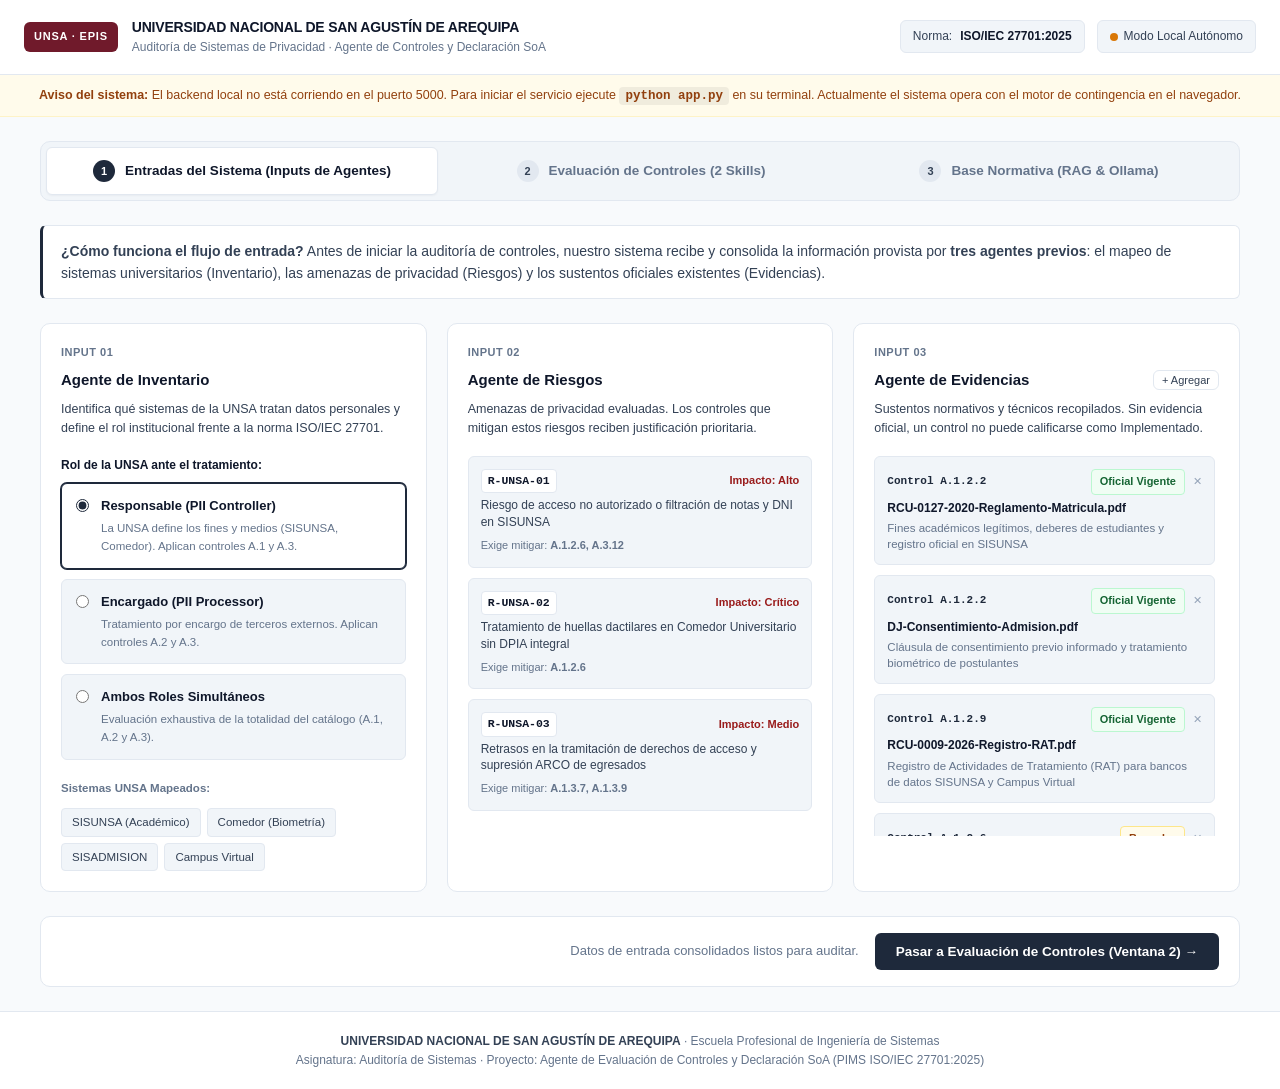
==== commit a28b3cd9: "refactor(rag): reemplazar Hugging Face por Ollama local (all-minilm para embeddings y qwen2.5:0.5b p" ====
--- a/tif-pims-controles/static/index.html
+++ b/tif-pims-controles/static/index.html
@@ -52,7 +52,7 @@
       </button>
       <button class="tab-trigger" data-tab="tab-rag">
         <span class="tab-step">3</span>
-        <span>Base Normativa (RAG & Hugging Face)</span>
+        <span>Base Normativa (RAG & Ollama)</span>
       </button>
     </nav>
 
@@ -309,18 +309,18 @@
     </section>
 
     <!-- ====================================================================
-         VENTANA 3: BASE NORMATIVA (RAG & HUGGING FACE)
+         VENTANA 3: BASE NORMATIVA (RAG & OLLAMA)
          ==================================================================== -->
     <section id="tab-rag" class="tab-view">
 
-      <!-- Apartado Especial: Modelo de IA de Hugging Face -->
+      <!-- Apartado Especial: Modelos de IA Local de Ollama -->
       <div class="hf-banner-clean">
         <div class="hf-banner-top">
-          <span class="hf-tag">Hugging Face Embeddings</span>
-          <span class="hf-model-name">sentence-transformers/paraphrase-multilingual-MiniLM-L12-v2</span>
+          <span class="hf-tag">Ollama Local AI</span>
+          <span class="hf-model-name">ollama: qwen2.5:0.5b (Generación) + all-minilm (Embeddings)</span>
         </div>
         <p class="hf-banner-desc">
-          Para fundamentar las respuestas conceptuales y vincular las directivas institucionales de la UNSA, el sistema utiliza un modelo de representaciones semánticas densas alojado en <strong>Hugging Face</strong>.
+          Para fundamentar las respuestas conceptuales y vincular las directivas institucionales de la UNSA, el sistema utiliza el motor local de <strong>Ollama</strong> con embeddings semánticos y generación de lenguaje natural.
         </p>
 
         <div class="hf-features-grid">
--- a/tif-pims-controles/static/style.css
+++ b/tif-pims-controles/static/style.css
@@ -897,7 +897,7 @@
 }
 
 /* ==========================================================================
-   VENTANA 3: RAG & HUGGING FACE
+   VENTANA 3: RAG & OLLAMA
    ========================================================================== */
 .hf-banner-clean {
   background: linear-gradient(135deg, #ffffff 0%, #f8fafc 100%);
